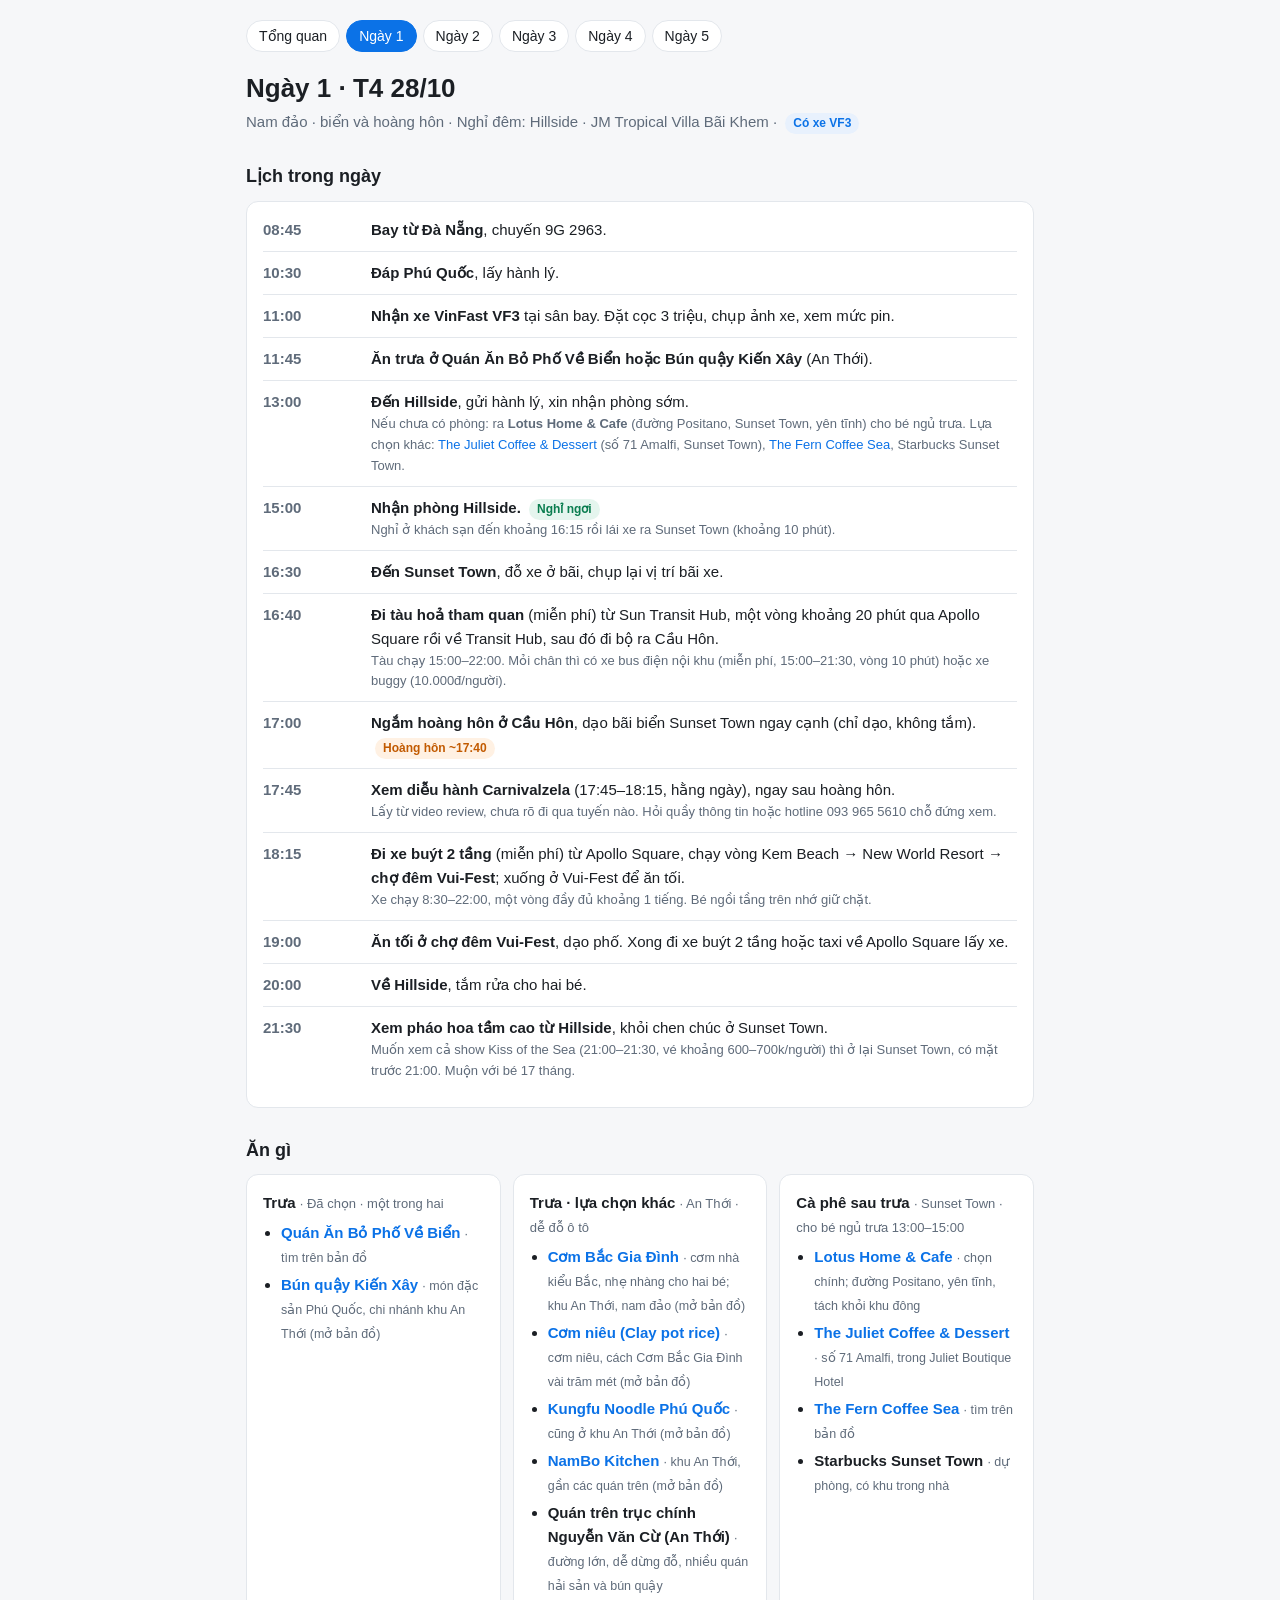
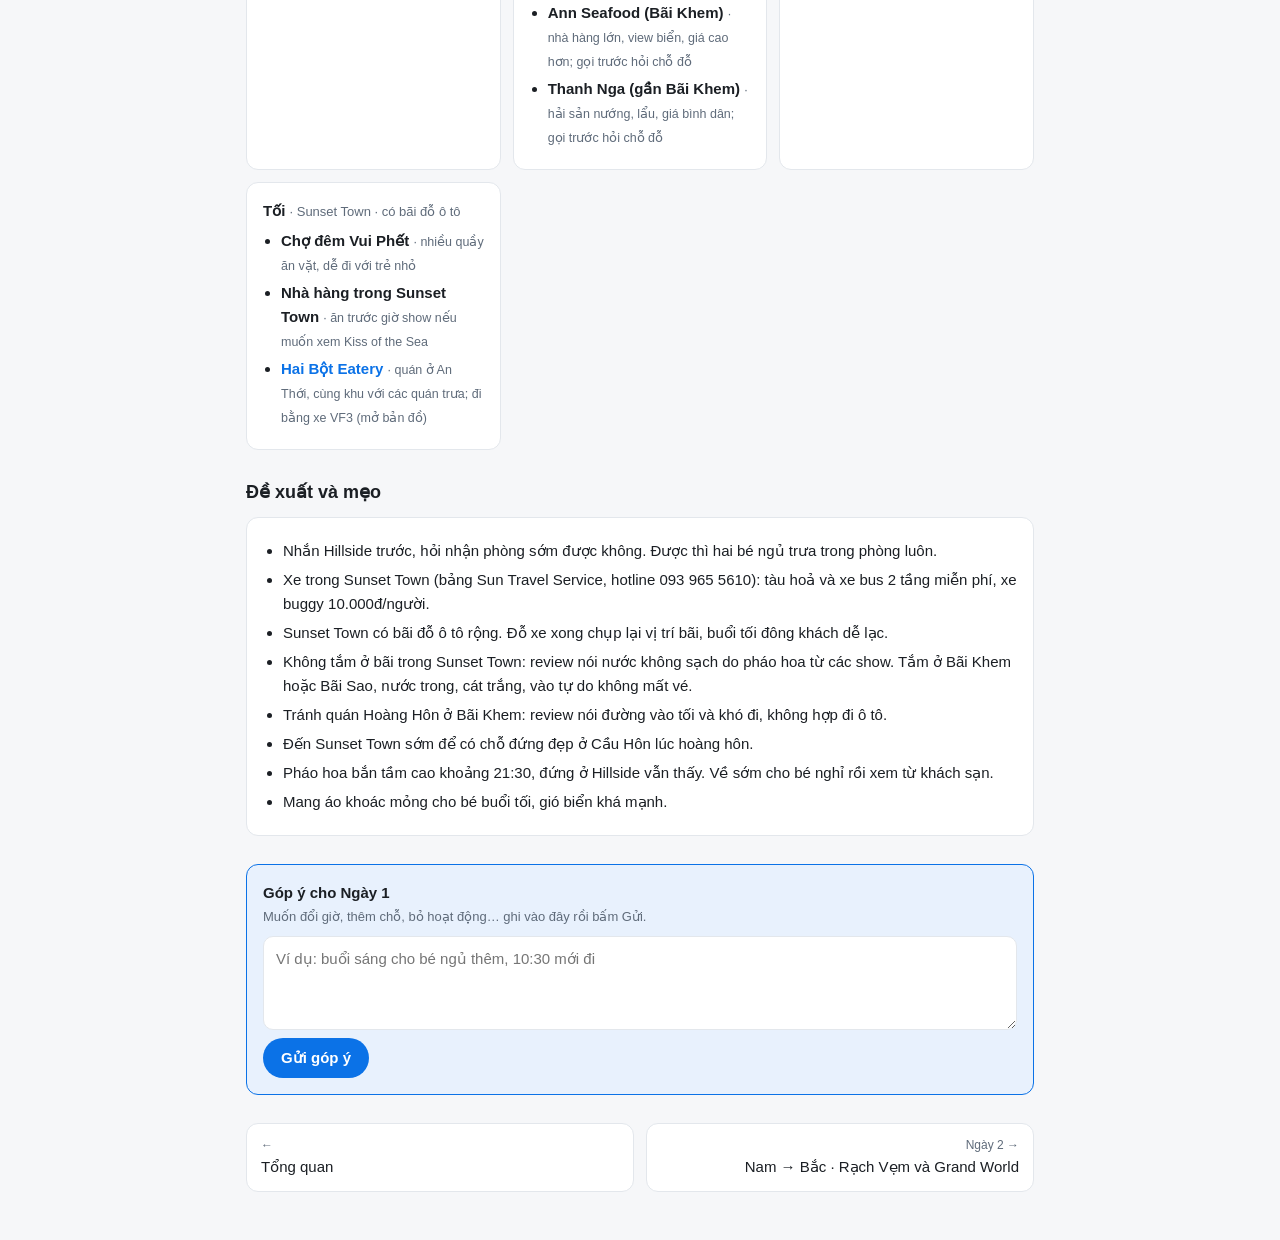
==== ngay-1.html @ 9574d49e "Day 1: cafe card in food section Co-Authored-By: Claude Opus 5.5 (1M context) <noreply@anthropic.com" ====
<!doctype html>
<html lang="vi">
<head>
<meta charset="utf-8">
<meta name="viewport" content="width=device-width, initial-scale=1">
<title>Ngày 1 · Phú Quốc</title>
<meta name="description" content="Bay đến, nhận xe, nghỉ ở Bãi Khem, chiều ngắm hoàng hôn ở Sunset Town.">
<link rel="stylesheet" href="style.css?v=8dbf9ffe">
</head>
<body>
<div class="wrap">
<nav class="top"><a href="index.html">Tổng quan</a><a href="ngay-1.html" class=on>Ngày 1</a><a href="ngay-2.html">Ngày 2</a><a href="ngay-3.html">Ngày 3</a><a href="ngay-4.html">Ngày 4</a><a href="ngay-5.html">Ngày 5</a></nav>
<h1>Ngày 1 · T4 28/10</h1>
<p class="sub">Nam đảo · biển và hoàng hôn · Nghỉ đêm: Hillside · JM Tropical Villa Bãi Khem · <span class='tag car'>Có xe VF3</span></p>
<h2>Lịch trong ngày</h2>
<div class="card"><div class="slot"><div class="t">08:45</div><div class="w"><b>Bay từ Đà Nẵng</b>, chuyến 9G 2963.</div></div><div class="slot"><div class="t">10:30</div><div class="w"><b>Đáp Phú Quốc</b>, lấy hành lý.</div></div><div class="slot"><div class="t">11:00</div><div class="w"><b>Nhận xe VinFast VF3</b> tại sân bay. Đặt cọc 3 triệu, chụp ảnh xe, xem mức pin.</div></div><div class="slot"><div class="t">11:45</div><div class="w"><b>Ăn trưa ở Quán Ăn Bỏ Phố Về Biển hoặc Bún quậy Kiến Xây</b> (An Thới).</div></div><div class="slot"><div class="t">13:00</div><div class="w"><b>Đến Hillside</b>, gửi hành lý, xin nhận phòng sớm.<small>Nếu chưa có phòng: ra <b>Lotus Home &amp; Cafe</b> (đường Positano, Sunset Town, yên tĩnh) cho bé ngủ trưa. Lựa chọn khác: <a href='https://www.google.com/maps/search/?api=1&amp;query=The+Juliet+Coffee+%26+Dessert+AMA71+Sunset+Town' target='_blank' rel='noopener'>The Juliet Coffee &amp; Dessert</a> (số 71 Amalfi, Sunset Town), <a href='https://www.google.com/maps/search/?api=1&amp;query=The+Fern+Coffee+Sea+Ph%C3%BA+Qu%E1%BB%91c' target='_blank' rel='noopener'>The Fern Coffee Sea</a>, Starbucks Sunset Town.</small></div></div><div class="slot"><div class="t">15:00</div><div class="w"><b>Nhận phòng Hillside.</b> <span class='tag nap'>Nghỉ ngơi</span><small>Nghỉ ở khách sạn đến khoảng 16:15 rồi lái xe ra Sunset Town (khoảng 10 phút).</small></div></div><div class="slot"><div class="t">16:30</div><div class="w"><b>Đến Sunset Town</b>, đỗ xe ở bãi, chụp lại vị trí bãi xe.</div></div><div class="slot"><div class="t">16:40</div><div class="w"><b>Đi tàu hoả tham quan</b> (miễn phí) từ Sun Transit Hub, một vòng khoảng 20 phút qua Apollo Square rồi về Transit Hub, sau đó đi bộ ra Cầu Hôn.<small>Tàu chạy 15:00–22:00. Mỏi chân thì có xe bus điện nội khu (miễn phí, 15:00–21:30, vòng 10 phút) hoặc xe buggy (10.000đ/người).</small></div></div><div class="slot"><div class="t">17:00</div><div class="w"><b>Ngắm hoàng hôn ở Cầu Hôn</b>, dạo bãi biển Sunset Town ngay cạnh (chỉ dạo, không tắm). <span class='tag sun'>Hoàng hôn ~17:40</span></div></div><div class="slot"><div class="t">17:45</div><div class="w"><b>Xem diễu hành Carnivalzela</b> (17:45–18:15, hằng ngày), ngay sau hoàng hôn.<small>Lấy từ video review, chưa rõ đi qua tuyến nào. Hỏi quầy thông tin hoặc hotline 093 965 5610 chỗ đứng xem.</small></div></div><div class="slot"><div class="t">18:15</div><div class="w"><b>Đi xe buýt 2 tầng</b> (miễn phí) từ Apollo Square, chạy vòng Kem Beach → New World Resort → <b>chợ đêm Vui-Fest</b>; xuống ở Vui-Fest để ăn tối.<small>Xe chạy 8:30–22:00, một vòng đầy đủ khoảng 1 tiếng. Bé ngồi tầng trên nhớ giữ chặt.</small></div></div><div class="slot"><div class="t">19:00</div><div class="w"><b>Ăn tối ở chợ đêm Vui-Fest</b>, dạo phố. Xong đi xe buýt 2 tầng hoặc taxi về Apollo Square lấy xe.</div></div><div class="slot"><div class="t">20:00</div><div class="w"><b>Về Hillside</b>, tắm rửa cho hai bé.</div></div><div class="slot"><div class="t">21:30</div><div class="w"><b>Xem pháo hoa tầm cao từ Hillside</b>, khỏi chen chúc ở Sunset Town.<small>Muốn xem cả show Kiss of the Sea (21:00–21:30, vé khoảng 600–700k/người) thì ở lại Sunset Town, có mặt trước 21:00. Muộn với bé 17 tháng.</small></div></div></div>
<h2>Ăn gì</h2>
<div class="meals"><div class="card meal"><h3>Trưa <span>· Đã chọn · một trong hai</span></h3><ul><li><b><a href='https://www.google.com/maps/search/?api=1&amp;query=Qu%C3%A1n+%C4%82n+B%E1%BB%8F+Ph%E1%BB%91+V%E1%BB%81+Bi%E1%BB%83n+Ph%C3%BA+Qu%E1%BB%91c' target='_blank' rel='noopener'>Quán Ăn Bỏ Phố Về Biển</a></b> <small>· tìm trên bản đồ</small></li><li><b><a href='https://maps.app.goo.gl/Ng8efXv4CW9m3H7o6' target='_blank' rel='noopener'>Bún quậy Kiến Xây</a></b> <small>· món đặc sản Phú Quốc, chi nhánh khu An Thới (mở bản đồ)</small></li></ul></div><div class="card meal"><h3>Trưa · lựa chọn khác <span>· An Thới · dễ đỗ ô tô</span></h3><ul><li><b><a href='https://maps.app.goo.gl/1zwdyYmBEm6e3S5f6' target='_blank' rel='noopener'>Cơm Bắc Gia Đình</a></b> <small>· cơm nhà kiểu Bắc, nhẹ nhàng cho hai bé; khu An Thới, nam đảo (mở bản đồ)</small></li><li><b><a href='https://maps.app.goo.gl/kV4WAbjmfqNqQGxQA' target='_blank' rel='noopener'>Cơm niêu (Clay pot rice)</a></b> <small>· cơm niêu, cách Cơm Bắc Gia Đình vài trăm mét (mở bản đồ)</small></li><li><b><a href='https://maps.app.goo.gl/efYAxPKB99qxAbF56' target='_blank' rel='noopener'>Kungfu Noodle Phú Quốc</a></b> <small>· cũng ở khu An Thới (mở bản đồ)</small></li><li><b><a href='https://maps.app.goo.gl/aZNqsTA1RMJu4oRG9' target='_blank' rel='noopener'>NamBo Kitchen</a></b> <small>· khu An Thới, gần các quán trên (mở bản đồ)</small></li><li><b>Quán trên trục chính Nguyễn Văn Cừ (An Thới)</b> <small>· đường lớn, dễ dừng đỗ, nhiều quán hải sản và bún quậy</small></li><li><b>Ann Seafood (Bãi Khem)</b> <small>· nhà hàng lớn, view biển, giá cao hơn; gọi trước hỏi chỗ đỗ</small></li><li><b>Thanh Nga (gần Bãi Khem)</b> <small>· hải sản nướng, lẩu, giá bình dân; gọi trước hỏi chỗ đỗ</small></li></ul></div><div class="card meal"><h3>Cà phê sau trưa <span>· Sunset Town · cho bé ngủ trưa 13:00–15:00</span></h3><ul><li><b><a href='https://www.google.com/maps/search/?api=1&amp;query=Lotus+Home+%26+Cafe+Sunset+Town+Ph%C3%BA+Qu%E1%BB%91c' target='_blank' rel='noopener'>Lotus Home &amp; Cafe</a></b> <small>· chọn chính; đường Positano, yên tĩnh, tách khỏi khu đông</small></li><li><b><a href='https://www.google.com/maps/search/?api=1&amp;query=The+Juliet+Coffee+%26+Dessert+AMA71+Sunset+Town' target='_blank' rel='noopener'>The Juliet Coffee &amp; Dessert</a></b> <small>· số 71 Amalfi, trong Juliet Boutique Hotel</small></li><li><b><a href='https://www.google.com/maps/search/?api=1&amp;query=The+Fern+Coffee+Sea+Ph%C3%BA+Qu%E1%BB%91c' target='_blank' rel='noopener'>The Fern Coffee Sea</a></b> <small>· tìm trên bản đồ</small></li><li><b>Starbucks Sunset Town</b> <small>· dự phòng, có khu trong nhà</small></li></ul></div><div class="card meal"><h3>Tối <span>· Sunset Town · có bãi đỗ ô tô</span></h3><ul><li><b>Chợ đêm Vui Phết</b> <small>· nhiều quầy ăn vặt, dễ đi với trẻ nhỏ</small></li><li><b>Nhà hàng trong Sunset Town</b> <small>· ăn trước giờ show nếu muốn xem Kiss of the Sea</small></li><li><b><a href='https://maps.app.goo.gl/dbBrHdAQYMnk5LtC8' target='_blank' rel='noopener'>Hai Bột Eatery</a></b> <small>· quán ở An Thới, cùng khu với các quán trưa; đi bằng xe VF3 (mở bản đồ)</small></li></ul></div></div>
<h2>Đề xuất và mẹo</h2>
<div class="card"><ul class="tips"><li>Nhắn Hillside trước, hỏi nhận phòng sớm được không. Được thì hai bé ngủ trưa trong phòng luôn.</li><li>Xe trong Sunset Town (bảng Sun Travel Service, hotline 093 965 5610): tàu hoả và xe bus 2 tầng miễn phí, xe buggy 10.000đ/người.</li><li>Sunset Town có bãi đỗ ô tô rộng. Đỗ xe xong chụp lại vị trí bãi, buổi tối đông khách dễ lạc.</li><li>Không tắm ở bãi trong Sunset Town: review nói nước không sạch do pháo hoa từ các show. Tắm ở Bãi Khem hoặc Bãi Sao, nước trong, cát trắng, vào tự do không mất vé.</li><li>Tránh quán Hoàng Hôn ở Bãi Khem: review nói đường vào tối và khó đi, không hợp đi ô tô.</li><li>Đến Sunset Town sớm để có chỗ đứng đẹp ở Cầu Hôn lúc hoàng hôn.</li><li>Pháo hoa bắn tầm cao khoảng 21:30, đứng ở Hillside vẫn thấy. Về sớm cho bé nghỉ rồi xem từ khách sạn.</li><li>Mang áo khoác mỏng cho bé buổi tối, gió biển khá mạnh.</li></ul></div>
<form class="card fb" data-label="Ngày 1">
  <b>Góp ý cho Ngày 1</b>
  <small>Muốn đổi giờ, thêm chỗ, bỏ hoạt động… ghi vào đây rồi bấm Gửi.</small>
  <textarea name="msg" rows="3" required placeholder="Ví dụ: buổi sáng cho bé ngủ thêm, 10:30 mới đi"></textarea>
  <div class="fbrow"><button type="submit" class="fbbtn">Gửi góp ý</button><span class="fbstatus" aria-live="polite"></span></div>
  <div class="fbsent" hidden><div class="fbsent-h">Đã góp ý</div><ul></ul></div>
</form>
<script>
(() => {
  const KEY = 'pq2026-feedback';
  const load = () => { try { return JSON.parse(localStorage.getItem(KEY)) || []; } catch (e) { return []; } };
  const save = a => { try { localStorage.setItem(KEY, JSON.stringify(a)); } catch (e) {} };
  const p2 = n => String(n).padStart(2, '0');
  const fmt = t => { const d = new Date(t); return p2(d.getDate()) + '/' + p2(d.getMonth() + 1) + ' ' + p2(d.getHours()) + ':' + p2(d.getMinutes()); };
  // Góp ý chung từ Google Sheet (mọi máy), cập nhật chậm vài phút
  const parseCSV = txt => {
    const rows = []; let row = [], cell = '', q = false;
    for (let i = 0; i < txt.length; i++) {
      const c = txt[i];
      if (q) { if (c === '"') { if (txt[i + 1] === '"') { cell += '"'; i++; } else q = false; } else cell += c; }
      else if (c === '"') q = true;
      else if (c === ',') { row.push(cell); cell = ''; }
      else if (c === '\n') { row.push(cell); rows.push(row); row = []; cell = ''; }
      else if (c !== '\r') cell += c;
    }
    if (cell || row.length) { row.push(cell); rows.push(row); }
    return rows;
  };
  const sheetTime = ts => { const m = /^(\d+)\/(\d+)\/(\d+) (\d+):(\d+)/.exec(ts || ''); return m ? new Date(+m[3], m[1] - 1, +m[2], +m[4], +m[5]).getTime() : 0; };
  let shared = [];
  const sharedReady = fetch('https://docs.google.com/spreadsheets/d/1iCTO3b--YCVqtvWacjnqcKLXRt3117-SfgWHVHMkcYU/gviz/tq?tqx=out:csv', {cache: 'no-store'}).then(r => r.ok ? r.text() : '').then(txt => {
    shared = parseCSV(txt).slice(1).map(r => {
      const m = /^\[([^\]]+)\]\s*([\s\S]*)$/.exec((r[1] || '').trim());
      return m ? {label: m[1], msg: m[2].trim(), t: sheetTime(r[0])} : null;
    }).filter(x => x && x.msg);
  }).catch(() => {});
  const render = f => {
    const label = f.dataset.label;
    const mine = load().filter(x => x.label === label);
    const fromSheet = shared.filter(x => x.label === label);
    const seen = new Set(fromSheet.map(x => x.msg));
    const items = [...fromSheet, ...mine.filter(x => !seen.has(x.msg))].sort((a, b) => b.t - a.t);
    const box = f.querySelector('.fbsent'), ul = box.querySelector('ul');
    ul.replaceChildren(...items.map(x => {
      const li = document.createElement('li');
      const time = document.createElement('small'); time.textContent = x.t ? fmt(x.t) : '';
      li.append(time, document.createTextNode(x.msg));
      return li;
    }));
    box.hidden = items.length === 0;
  };
  document.querySelectorAll('form.fb').forEach(f => {
    render(f);
    sharedReady.then(() => render(f));
    f.addEventListener('submit', async e => {
      e.preventDefault();
      const t = f.querySelector('textarea'), st = f.querySelector('.fbstatus'), b = f.querySelector('button');
      const msg = t.value.trim(); if (!msg) return;
      b.disabled = true; st.textContent = 'Đang gửi…';
      try {
        await fetch('https://docs.google.com/forms/d/e/1FAIpQLSextj5ghnjHn1wzSoOTSGYqWAeU7Lj4BZUbIFn7LGmf0VPHYQ/formResponse', {method: 'POST', mode: 'no-cors',
          body: new URLSearchParams({'entry.783513090': '[' + f.dataset.label + '] ' + msg})});
        save([...load(), {label: f.dataset.label, msg, t: Date.now()}]);
        t.value = ''; st.textContent = 'Đã gửi, cảm ơn!'; render(f);
      } catch (err) {
        st.textContent = 'Chưa gửi được, kiểm tra mạng rồi thử lại.';
      }
      b.disabled = false;
    });
  });
})();
</script>
<div class="pager"><a href="index.html"><small>←</small>Tổng quan</a><a class="next" href="ngay-2.html"><small>Ngày 2 →</small>Nam → Bắc · Rạch Vẹm và Grand World</a></div>
</div>
</body>
</html>
---- style.css ----
:root{
  --bg:#f6f7f9; --card:#fff; --text:#1b1f24; --muted:#5f6b7a; --line:#e3e7ec;
  --accent:#0b72e7; --accent-bg:#e8f1fd; --sun:#c25a00; --sun-bg:#fff1e3;
  --good:#0a7d4f; --good-bg:#e5f5ee; --warn:#a15c00; --warn-bg:#fff3df; --opt:#6b5bd2; --opt-bg:#efecfd;
}
@media (prefers-color-scheme: dark){
  :root:not([data-theme="light"]){
    --bg:#111418; --card:#1a1f25; --text:#e8ecf0; --muted:#9aa6b4; --line:#2b323b;
    --accent:#5aa4ff; --accent-bg:#152336; --sun:#ffa65c; --sun-bg:#2d2012;
    --good:#4cd39a; --good-bg:#12291f; --warn:#f0b25a; --warn-bg:#2d2312; --opt:#a99bff; --opt-bg:#221d3d;
  }
}
:root[data-theme="dark"]{
  --bg:#111418; --card:#1a1f25; --text:#e8ecf0; --muted:#9aa6b4; --line:#2b323b;
  --accent:#5aa4ff; --accent-bg:#152336; --sun:#ffa65c; --sun-bg:#2d2012;
  --good:#4cd39a; --good-bg:#12291f; --warn:#f0b25a; --warn-bg:#2d2312; --opt:#a99bff; --opt-bg:#221d3d;
}
*{box-sizing:border-box}
body{margin:0;background:var(--bg);color:var(--text);font:15px/1.6 -apple-system,BlinkMacSystemFont,"Segoe UI",Roboto,sans-serif}
a{color:var(--accent);text-decoration:none}
a:hover{text-decoration:underline}
.wrap{max-width:820px;margin:0 auto;padding:20px 16px 48px}
nav.top{display:flex;flex-wrap:wrap;gap:6px;margin-bottom:20px}
nav.top a{padding:4px 12px;border-radius:999px;border:1px solid var(--line);background:var(--card);font-size:14px;color:var(--text)}
nav.top a.on{background:var(--accent);border-color:var(--accent);color:#fff}
nav.top a:hover{text-decoration:none;border-color:var(--accent)}
h1{font-size:26px;margin:0 0 4px;line-height:1.3}
h2{font-size:18px;margin:28px 0 10px}
.sub{color:var(--muted);margin:0 0 18px}
.card{background:var(--card);border:1px solid var(--line);border-radius:12px;padding:16px}
.facts{display:grid;gap:12px;grid-template-columns:repeat(auto-fit,minmax(220px,1fr))}
.fact .k{font-size:12px;color:var(--muted);text-transform:uppercase;letter-spacing:.04em}
.fact .v{font-weight:600}
.days{display:grid;gap:12px}
a.daycard{display:block;color:var(--text)}
a.daycard:hover{text-decoration:none;border-color:var(--accent)}
.daycard .n{font-size:13px;font-weight:700;color:var(--accent)}
.daycard h3{margin:2px 0 4px;font-size:17px}
.daycard p{margin:0;color:var(--muted);font-size:14px}
.slot{display:grid;grid-template-columns:96px 1fr;gap:12px;padding:9px 0;border-top:1px solid var(--line)}
.slot:first-child{border-top:none;padding-top:0}
.slot .t{font-weight:600;font-variant-numeric:tabular-nums;color:var(--muted)}
.slot .w small{display:block;color:var(--muted);font-size:13px}
.tag{display:inline-block;font-size:12px;font-weight:600;padding:1px 8px;border-radius:999px;margin-left:4px;white-space:nowrap}
.tag.nap{color:var(--good);background:var(--good-bg)}
.tag.opt{color:var(--opt);background:var(--opt-bg)}
.tag.sun{color:var(--sun);background:var(--sun-bg)}
.tag.car{color:var(--accent);background:var(--accent-bg)}
.tag.done{color:var(--good);background:var(--good-bg)}
.meals{display:grid;gap:12px;grid-template-columns:repeat(auto-fit,minmax(230px,1fr))}
.meal h3{margin:0 0 6px;font-size:15px}
.meal h3 span{color:var(--muted);font-weight:400;font-size:13px}
.meal ul{margin:0;padding-left:18px}
.meal li{margin:4px 0}
.meal li small{color:var(--muted)}
.warnbox{margin-top:12px;padding:10px 12px;border-radius:10px;background:var(--warn-bg);font-size:14px}
.warnbox b{color:var(--warn)}
ul.tips{margin:0;padding-left:20px}
ul.tips li{margin:5px 0}
.pager{display:flex;justify-content:space-between;gap:12px;margin-top:28px}
.pager a{flex:1;padding:12px 14px;border-radius:12px;border:1px solid var(--line);background:var(--card);color:var(--text)}
.pager a:hover{text-decoration:none;border-color:var(--accent)}
.pager a small{display:block;color:var(--muted);font-size:12px}
.pager a.next{text-align:right}
.note{font-size:13px;color:var(--muted);margin-top:8px}
.fb{display:flex;flex-direction:column;gap:8px;margin-top:28px;background:var(--accent-bg);border-color:var(--accent)}
.fb small{color:var(--muted);font-size:13px;margin-top:-6px}
.fb textarea{width:100%;font:inherit;padding:10px 12px;border:1px solid var(--line);border-radius:10px;background:var(--card);color:var(--text);resize:vertical}
.fbrow{display:flex;align-items:center;gap:12px}
.fbbtn{padding:8px 18px;border:none;border-radius:999px;background:var(--accent);color:#fff;font:inherit;font-weight:600;cursor:pointer}
.fbbtn:disabled{opacity:.6;cursor:default}
.fbstatus{font-size:14px;color:var(--good)}
.fbsent{margin-top:6px;border-top:1px solid var(--line);padding-top:10px}
.fbsent-h{font-size:13px;font-weight:600;color:var(--muted);margin-bottom:4px}
.fbsent ul{margin:0;padding:0;list-style:none;display:grid;gap:6px}
.fbsent li{background:var(--card);border:1px solid var(--line);border-radius:10px;padding:8px 10px;font-size:14px;white-space:pre-wrap}
.fbsent li small{display:block;color:var(--muted);font-size:12px}
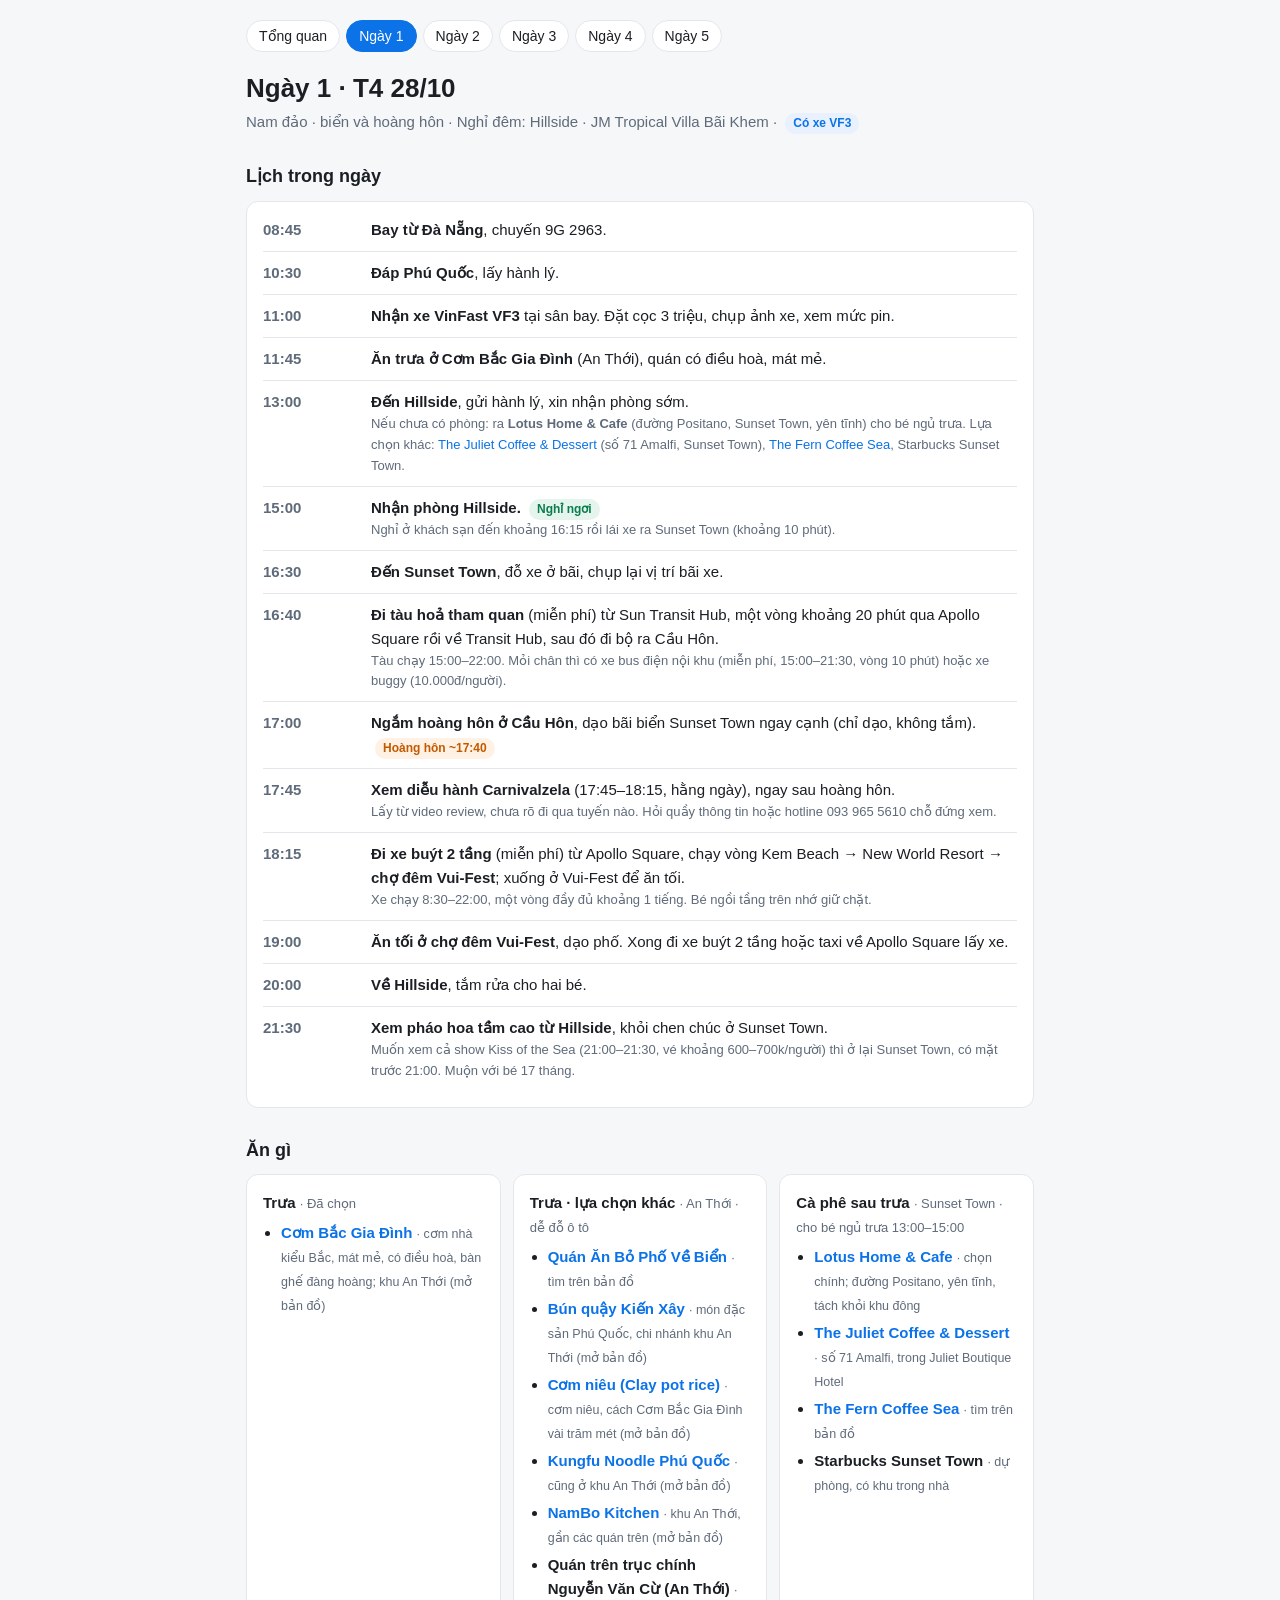
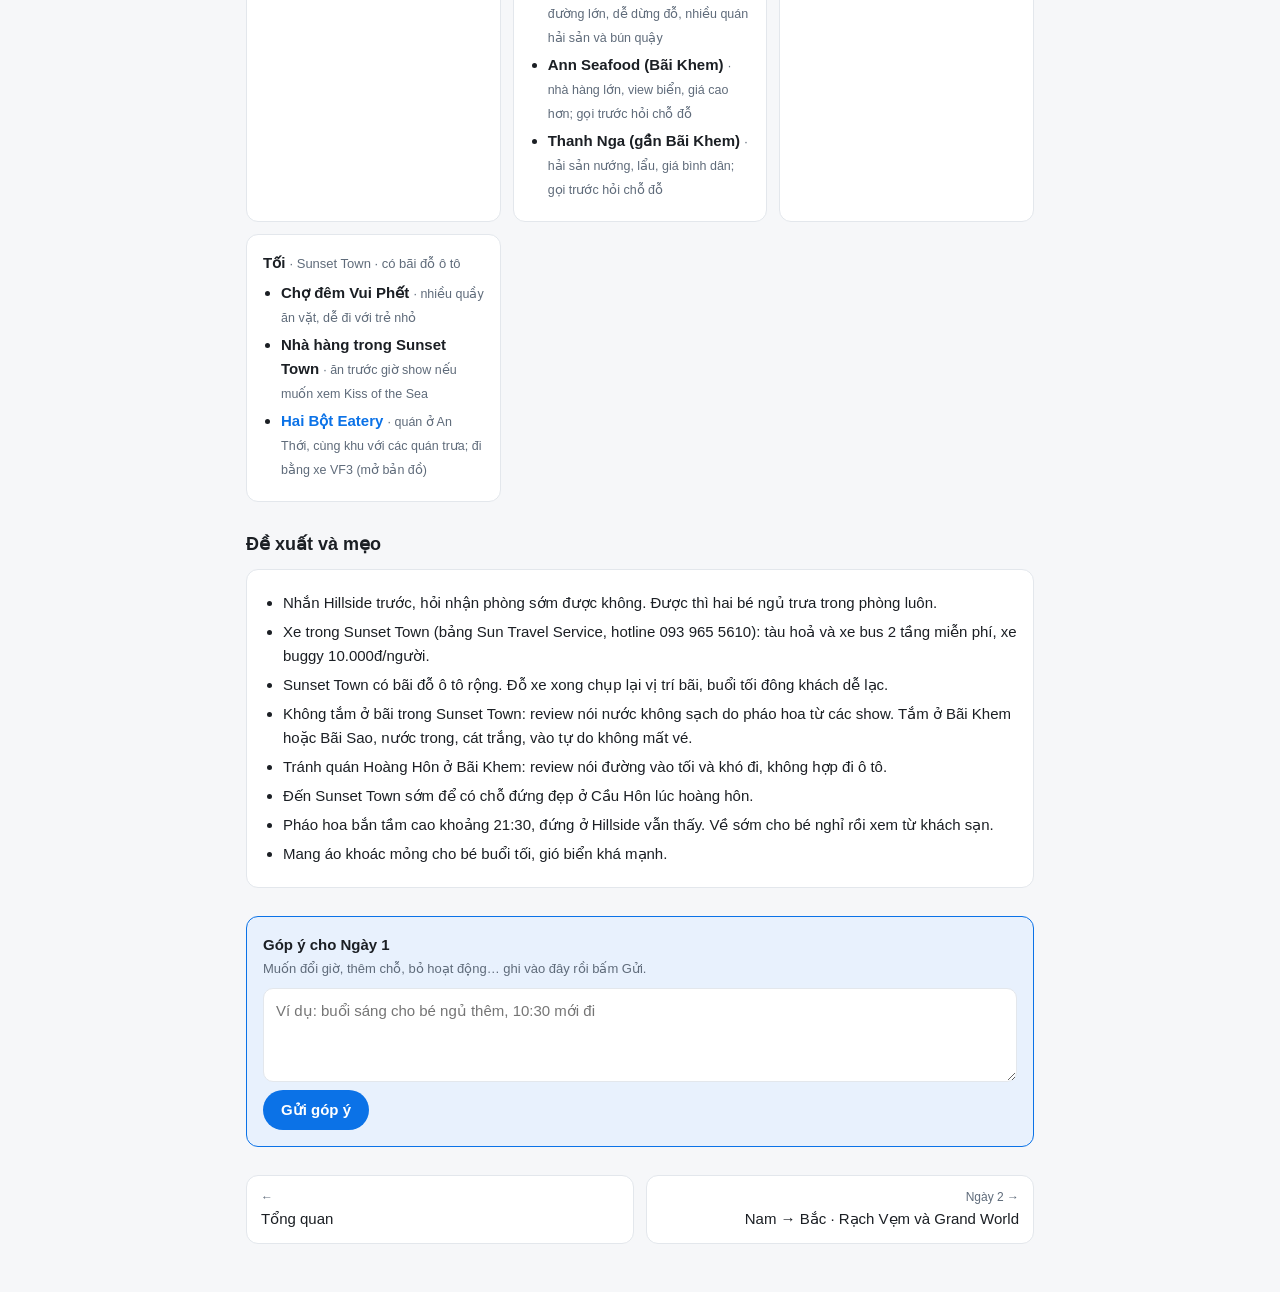
==== commit b69e11a3: "Day 1: lunch at Com Bac Gia Dinh Co-Authored-By: Claude Opus 5.5 (1M context) <noreply@anthropic.com" ====
--- a/ngay-1.html
+++ b/ngay-1.html
@@ -13,9 +13,9 @@
 <h1>Ngày 1 · T4 28/10</h1>
 <p class="sub">Nam đảo · biển và hoàng hôn · Nghỉ đêm: Hillside · JM Tropical Villa Bãi Khem · <span class='tag car'>Có xe VF3</span></p>
 <h2>Lịch trong ngày</h2>
-<div class="card"><div class="slot"><div class="t">08:45</div><div class="w"><b>Bay từ Đà Nẵng</b>, chuyến 9G 2963.</div></div><div class="slot"><div class="t">10:30</div><div class="w"><b>Đáp Phú Quốc</b>, lấy hành lý.</div></div><div class="slot"><div class="t">11:00</div><div class="w"><b>Nhận xe VinFast VF3</b> tại sân bay. Đặt cọc 3 triệu, chụp ảnh xe, xem mức pin.</div></div><div class="slot"><div class="t">11:45</div><div class="w"><b>Ăn trưa ở Quán Ăn Bỏ Phố Về Biển hoặc Bún quậy Kiến Xây</b> (An Thới).</div></div><div class="slot"><div class="t">13:00</div><div class="w"><b>Đến Hillside</b>, gửi hành lý, xin nhận phòng sớm.<small>Nếu chưa có phòng: ra <b>Lotus Home &amp; Cafe</b> (đường Positano, Sunset Town, yên tĩnh) cho bé ngủ trưa. Lựa chọn khác: <a href='https://www.google.com/maps/search/?api=1&amp;query=The+Juliet+Coffee+%26+Dessert+AMA71+Sunset+Town' target='_blank' rel='noopener'>The Juliet Coffee &amp; Dessert</a> (số 71 Amalfi, Sunset Town), <a href='https://www.google.com/maps/search/?api=1&amp;query=The+Fern+Coffee+Sea+Ph%C3%BA+Qu%E1%BB%91c' target='_blank' rel='noopener'>The Fern Coffee Sea</a>, Starbucks Sunset Town.</small></div></div><div class="slot"><div class="t">15:00</div><div class="w"><b>Nhận phòng Hillside.</b> <span class='tag nap'>Nghỉ ngơi</span><small>Nghỉ ở khách sạn đến khoảng 16:15 rồi lái xe ra Sunset Town (khoảng 10 phút).</small></div></div><div class="slot"><div class="t">16:30</div><div class="w"><b>Đến Sunset Town</b>, đỗ xe ở bãi, chụp lại vị trí bãi xe.</div></div><div class="slot"><div class="t">16:40</div><div class="w"><b>Đi tàu hoả tham quan</b> (miễn phí) từ Sun Transit Hub, một vòng khoảng 20 phút qua Apollo Square rồi về Transit Hub, sau đó đi bộ ra Cầu Hôn.<small>Tàu chạy 15:00–22:00. Mỏi chân thì có xe bus điện nội khu (miễn phí, 15:00–21:30, vòng 10 phút) hoặc xe buggy (10.000đ/người).</small></div></div><div class="slot"><div class="t">17:00</div><div class="w"><b>Ngắm hoàng hôn ở Cầu Hôn</b>, dạo bãi biển Sunset Town ngay cạnh (chỉ dạo, không tắm). <span class='tag sun'>Hoàng hôn ~17:40</span></div></div><div class="slot"><div class="t">17:45</div><div class="w"><b>Xem diễu hành Carnivalzela</b> (17:45–18:15, hằng ngày), ngay sau hoàng hôn.<small>Lấy từ video review, chưa rõ đi qua tuyến nào. Hỏi quầy thông tin hoặc hotline 093 965 5610 chỗ đứng xem.</small></div></div><div class="slot"><div class="t">18:15</div><div class="w"><b>Đi xe buýt 2 tầng</b> (miễn phí) từ Apollo Square, chạy vòng Kem Beach → New World Resort → <b>chợ đêm Vui-Fest</b>; xuống ở Vui-Fest để ăn tối.<small>Xe chạy 8:30–22:00, một vòng đầy đủ khoảng 1 tiếng. Bé ngồi tầng trên nhớ giữ chặt.</small></div></div><div class="slot"><div class="t">19:00</div><div class="w"><b>Ăn tối ở chợ đêm Vui-Fest</b>, dạo phố. Xong đi xe buýt 2 tầng hoặc taxi về Apollo Square lấy xe.</div></div><div class="slot"><div class="t">20:00</div><div class="w"><b>Về Hillside</b>, tắm rửa cho hai bé.</div></div><div class="slot"><div class="t">21:30</div><div class="w"><b>Xem pháo hoa tầm cao từ Hillside</b>, khỏi chen chúc ở Sunset Town.<small>Muốn xem cả show Kiss of the Sea (21:00–21:30, vé khoảng 600–700k/người) thì ở lại Sunset Town, có mặt trước 21:00. Muộn với bé 17 tháng.</small></div></div></div>
+<div class="card"><div class="slot"><div class="t">08:45</div><div class="w"><b>Bay từ Đà Nẵng</b>, chuyến 9G 2963.</div></div><div class="slot"><div class="t">10:30</div><div class="w"><b>Đáp Phú Quốc</b>, lấy hành lý.</div></div><div class="slot"><div class="t">11:00</div><div class="w"><b>Nhận xe VinFast VF3</b> tại sân bay. Đặt cọc 3 triệu, chụp ảnh xe, xem mức pin.</div></div><div class="slot"><div class="t">11:45</div><div class="w"><b>Ăn trưa ở Cơm Bắc Gia Đình</b> (An Thới), quán có điều hoà, mát mẻ.</div></div><div class="slot"><div class="t">13:00</div><div class="w"><b>Đến Hillside</b>, gửi hành lý, xin nhận phòng sớm.<small>Nếu chưa có phòng: ra <b>Lotus Home &amp; Cafe</b> (đường Positano, Sunset Town, yên tĩnh) cho bé ngủ trưa. Lựa chọn khác: <a href='https://www.google.com/maps/search/?api=1&amp;query=The+Juliet+Coffee+%26+Dessert+AMA71+Sunset+Town' target='_blank' rel='noopener'>The Juliet Coffee &amp; Dessert</a> (số 71 Amalfi, Sunset Town), <a href='https://www.google.com/maps/search/?api=1&amp;query=The+Fern+Coffee+Sea+Ph%C3%BA+Qu%E1%BB%91c' target='_blank' rel='noopener'>The Fern Coffee Sea</a>, Starbucks Sunset Town.</small></div></div><div class="slot"><div class="t">15:00</div><div class="w"><b>Nhận phòng Hillside.</b> <span class='tag nap'>Nghỉ ngơi</span><small>Nghỉ ở khách sạn đến khoảng 16:15 rồi lái xe ra Sunset Town (khoảng 10 phút).</small></div></div><div class="slot"><div class="t">16:30</div><div class="w"><b>Đến Sunset Town</b>, đỗ xe ở bãi, chụp lại vị trí bãi xe.</div></div><div class="slot"><div class="t">16:40</div><div class="w"><b>Đi tàu hoả tham quan</b> (miễn phí) từ Sun Transit Hub, một vòng khoảng 20 phút qua Apollo Square rồi về Transit Hub, sau đó đi bộ ra Cầu Hôn.<small>Tàu chạy 15:00–22:00. Mỏi chân thì có xe bus điện nội khu (miễn phí, 15:00–21:30, vòng 10 phút) hoặc xe buggy (10.000đ/người).</small></div></div><div class="slot"><div class="t">17:00</div><div class="w"><b>Ngắm hoàng hôn ở Cầu Hôn</b>, dạo bãi biển Sunset Town ngay cạnh (chỉ dạo, không tắm). <span class='tag sun'>Hoàng hôn ~17:40</span></div></div><div class="slot"><div class="t">17:45</div><div class="w"><b>Xem diễu hành Carnivalzela</b> (17:45–18:15, hằng ngày), ngay sau hoàng hôn.<small>Lấy từ video review, chưa rõ đi qua tuyến nào. Hỏi quầy thông tin hoặc hotline 093 965 5610 chỗ đứng xem.</small></div></div><div class="slot"><div class="t">18:15</div><div class="w"><b>Đi xe buýt 2 tầng</b> (miễn phí) từ Apollo Square, chạy vòng Kem Beach → New World Resort → <b>chợ đêm Vui-Fest</b>; xuống ở Vui-Fest để ăn tối.<small>Xe chạy 8:30–22:00, một vòng đầy đủ khoảng 1 tiếng. Bé ngồi tầng trên nhớ giữ chặt.</small></div></div><div class="slot"><div class="t">19:00</div><div class="w"><b>Ăn tối ở chợ đêm Vui-Fest</b>, dạo phố. Xong đi xe buýt 2 tầng hoặc taxi về Apollo Square lấy xe.</div></div><div class="slot"><div class="t">20:00</div><div class="w"><b>Về Hillside</b>, tắm rửa cho hai bé.</div></div><div class="slot"><div class="t">21:30</div><div class="w"><b>Xem pháo hoa tầm cao từ Hillside</b>, khỏi chen chúc ở Sunset Town.<small>Muốn xem cả show Kiss of the Sea (21:00–21:30, vé khoảng 600–700k/người) thì ở lại Sunset Town, có mặt trước 21:00. Muộn với bé 17 tháng.</small></div></div></div>
 <h2>Ăn gì</h2>
-<div class="meals"><div class="card meal"><h3>Trưa <span>· Đã chọn · một trong hai</span></h3><ul><li><b><a href='https://www.google.com/maps/search/?api=1&amp;query=Qu%C3%A1n+%C4%82n+B%E1%BB%8F+Ph%E1%BB%91+V%E1%BB%81+Bi%E1%BB%83n+Ph%C3%BA+Qu%E1%BB%91c' target='_blank' rel='noopener'>Quán Ăn Bỏ Phố Về Biển</a></b> <small>· tìm trên bản đồ</small></li><li><b><a href='https://maps.app.goo.gl/Ng8efXv4CW9m3H7o6' target='_blank' rel='noopener'>Bún quậy Kiến Xây</a></b> <small>· món đặc sản Phú Quốc, chi nhánh khu An Thới (mở bản đồ)</small></li></ul></div><div class="card meal"><h3>Trưa · lựa chọn khác <span>· An Thới · dễ đỗ ô tô</span></h3><ul><li><b><a href='https://maps.app.goo.gl/1zwdyYmBEm6e3S5f6' target='_blank' rel='noopener'>Cơm Bắc Gia Đình</a></b> <small>· cơm nhà kiểu Bắc, nhẹ nhàng cho hai bé; khu An Thới, nam đảo (mở bản đồ)</small></li><li><b><a href='https://maps.app.goo.gl/kV4WAbjmfqNqQGxQA' target='_blank' rel='noopener'>Cơm niêu (Clay pot rice)</a></b> <small>· cơm niêu, cách Cơm Bắc Gia Đình vài trăm mét (mở bản đồ)</small></li><li><b><a href='https://maps.app.goo.gl/efYAxPKB99qxAbF56' target='_blank' rel='noopener'>Kungfu Noodle Phú Quốc</a></b> <small>· cũng ở khu An Thới (mở bản đồ)</small></li><li><b><a href='https://maps.app.goo.gl/aZNqsTA1RMJu4oRG9' target='_blank' rel='noopener'>NamBo Kitchen</a></b> <small>· khu An Thới, gần các quán trên (mở bản đồ)</small></li><li><b>Quán trên trục chính Nguyễn Văn Cừ (An Thới)</b> <small>· đường lớn, dễ dừng đỗ, nhiều quán hải sản và bún quậy</small></li><li><b>Ann Seafood (Bãi Khem)</b> <small>· nhà hàng lớn, view biển, giá cao hơn; gọi trước hỏi chỗ đỗ</small></li><li><b>Thanh Nga (gần Bãi Khem)</b> <small>· hải sản nướng, lẩu, giá bình dân; gọi trước hỏi chỗ đỗ</small></li></ul></div><div class="card meal"><h3>Cà phê sau trưa <span>· Sunset Town · cho bé ngủ trưa 13:00–15:00</span></h3><ul><li><b><a href='https://www.google.com/maps/search/?api=1&amp;query=Lotus+Home+%26+Cafe+Sunset+Town+Ph%C3%BA+Qu%E1%BB%91c' target='_blank' rel='noopener'>Lotus Home &amp; Cafe</a></b> <small>· chọn chính; đường Positano, yên tĩnh, tách khỏi khu đông</small></li><li><b><a href='https://www.google.com/maps/search/?api=1&amp;query=The+Juliet+Coffee+%26+Dessert+AMA71+Sunset+Town' target='_blank' rel='noopener'>The Juliet Coffee &amp; Dessert</a></b> <small>· số 71 Amalfi, trong Juliet Boutique Hotel</small></li><li><b><a href='https://www.google.com/maps/search/?api=1&amp;query=The+Fern+Coffee+Sea+Ph%C3%BA+Qu%E1%BB%91c' target='_blank' rel='noopener'>The Fern Coffee Sea</a></b> <small>· tìm trên bản đồ</small></li><li><b>Starbucks Sunset Town</b> <small>· dự phòng, có khu trong nhà</small></li></ul></div><div class="card meal"><h3>Tối <span>· Sunset Town · có bãi đỗ ô tô</span></h3><ul><li><b>Chợ đêm Vui Phết</b> <small>· nhiều quầy ăn vặt, dễ đi với trẻ nhỏ</small></li><li><b>Nhà hàng trong Sunset Town</b> <small>· ăn trước giờ show nếu muốn xem Kiss of the Sea</small></li><li><b><a href='https://maps.app.goo.gl/dbBrHdAQYMnk5LtC8' target='_blank' rel='noopener'>Hai Bột Eatery</a></b> <small>· quán ở An Thới, cùng khu với các quán trưa; đi bằng xe VF3 (mở bản đồ)</small></li></ul></div></div>
+<div class="meals"><div class="card meal"><h3>Trưa <span>· Đã chọn</span></h3><ul><li><b><a href='https://maps.app.goo.gl/1zwdyYmBEm6e3S5f6' target='_blank' rel='noopener'>Cơm Bắc Gia Đình</a></b> <small>· cơm nhà kiểu Bắc, mát mẻ, có điều hoà, bàn ghế đàng hoàng; khu An Thới (mở bản đồ)</small></li></ul></div><div class="card meal"><h3>Trưa · lựa chọn khác <span>· An Thới · dễ đỗ ô tô</span></h3><ul><li><b><a href='https://www.google.com/maps/search/?api=1&amp;query=Qu%C3%A1n+%C4%82n+B%E1%BB%8F+Ph%E1%BB%91+V%E1%BB%81+Bi%E1%BB%83n+Ph%C3%BA+Qu%E1%BB%91c' target='_blank' rel='noopener'>Quán Ăn Bỏ Phố Về Biển</a></b> <small>· tìm trên bản đồ</small></li><li><b><a href='https://maps.app.goo.gl/Ng8efXv4CW9m3H7o6' target='_blank' rel='noopener'>Bún quậy Kiến Xây</a></b> <small>· món đặc sản Phú Quốc, chi nhánh khu An Thới (mở bản đồ)</small></li><li><b><a href='https://maps.app.goo.gl/kV4WAbjmfqNqQGxQA' target='_blank' rel='noopener'>Cơm niêu (Clay pot rice)</a></b> <small>· cơm niêu, cách Cơm Bắc Gia Đình vài trăm mét (mở bản đồ)</small></li><li><b><a href='https://maps.app.goo.gl/efYAxPKB99qxAbF56' target='_blank' rel='noopener'>Kungfu Noodle Phú Quốc</a></b> <small>· cũng ở khu An Thới (mở bản đồ)</small></li><li><b><a href='https://maps.app.goo.gl/aZNqsTA1RMJu4oRG9' target='_blank' rel='noopener'>NamBo Kitchen</a></b> <small>· khu An Thới, gần các quán trên (mở bản đồ)</small></li><li><b>Quán trên trục chính Nguyễn Văn Cừ (An Thới)</b> <small>· đường lớn, dễ dừng đỗ, nhiều quán hải sản và bún quậy</small></li><li><b>Ann Seafood (Bãi Khem)</b> <small>· nhà hàng lớn, view biển, giá cao hơn; gọi trước hỏi chỗ đỗ</small></li><li><b>Thanh Nga (gần Bãi Khem)</b> <small>· hải sản nướng, lẩu, giá bình dân; gọi trước hỏi chỗ đỗ</small></li></ul></div><div class="card meal"><h3>Cà phê sau trưa <span>· Sunset Town · cho bé ngủ trưa 13:00–15:00</span></h3><ul><li><b><a href='https://www.google.com/maps/search/?api=1&amp;query=Lotus+Home+%26+Cafe+Sunset+Town+Ph%C3%BA+Qu%E1%BB%91c' target='_blank' rel='noopener'>Lotus Home &amp; Cafe</a></b> <small>· chọn chính; đường Positano, yên tĩnh, tách khỏi khu đông</small></li><li><b><a href='https://www.google.com/maps/search/?api=1&amp;query=The+Juliet+Coffee+%26+Dessert+AMA71+Sunset+Town' target='_blank' rel='noopener'>The Juliet Coffee &amp; Dessert</a></b> <small>· số 71 Amalfi, trong Juliet Boutique Hotel</small></li><li><b><a href='https://www.google.com/maps/search/?api=1&amp;query=The+Fern+Coffee+Sea+Ph%C3%BA+Qu%E1%BB%91c' target='_blank' rel='noopener'>The Fern Coffee Sea</a></b> <small>· tìm trên bản đồ</small></li><li><b>Starbucks Sunset Town</b> <small>· dự phòng, có khu trong nhà</small></li></ul></div><div class="card meal"><h3>Tối <span>· Sunset Town · có bãi đỗ ô tô</span></h3><ul><li><b>Chợ đêm Vui Phết</b> <small>· nhiều quầy ăn vặt, dễ đi với trẻ nhỏ</small></li><li><b>Nhà hàng trong Sunset Town</b> <small>· ăn trước giờ show nếu muốn xem Kiss of the Sea</small></li><li><b><a href='https://maps.app.goo.gl/dbBrHdAQYMnk5LtC8' target='_blank' rel='noopener'>Hai Bột Eatery</a></b> <small>· quán ở An Thới, cùng khu với các quán trưa; đi bằng xe VF3 (mở bản đồ)</small></li></ul></div></div>
 <h2>Đề xuất và mẹo</h2>
 <div class="card"><ul class="tips"><li>Nhắn Hillside trước, hỏi nhận phòng sớm được không. Được thì hai bé ngủ trưa trong phòng luôn.</li><li>Xe trong Sunset Town (bảng Sun Travel Service, hotline 093 965 5610): tàu hoả và xe bus 2 tầng miễn phí, xe buggy 10.000đ/người.</li><li>Sunset Town có bãi đỗ ô tô rộng. Đỗ xe xong chụp lại vị trí bãi, buổi tối đông khách dễ lạc.</li><li>Không tắm ở bãi trong Sunset Town: review nói nước không sạch do pháo hoa từ các show. Tắm ở Bãi Khem hoặc Bãi Sao, nước trong, cát trắng, vào tự do không mất vé.</li><li>Tránh quán Hoàng Hôn ở Bãi Khem: review nói đường vào tối và khó đi, không hợp đi ô tô.</li><li>Đến Sunset Town sớm để có chỗ đứng đẹp ở Cầu Hôn lúc hoàng hôn.</li><li>Pháo hoa bắn tầm cao khoảng 21:30, đứng ở Hillside vẫn thấy. Về sớm cho bé nghỉ rồi xem từ khách sạn.</li><li>Mang áo khoác mỏng cho bé buổi tối, gió biển khá mạnh.</li></ul></div>
 <form class="card fb" data-label="Ngày 1">
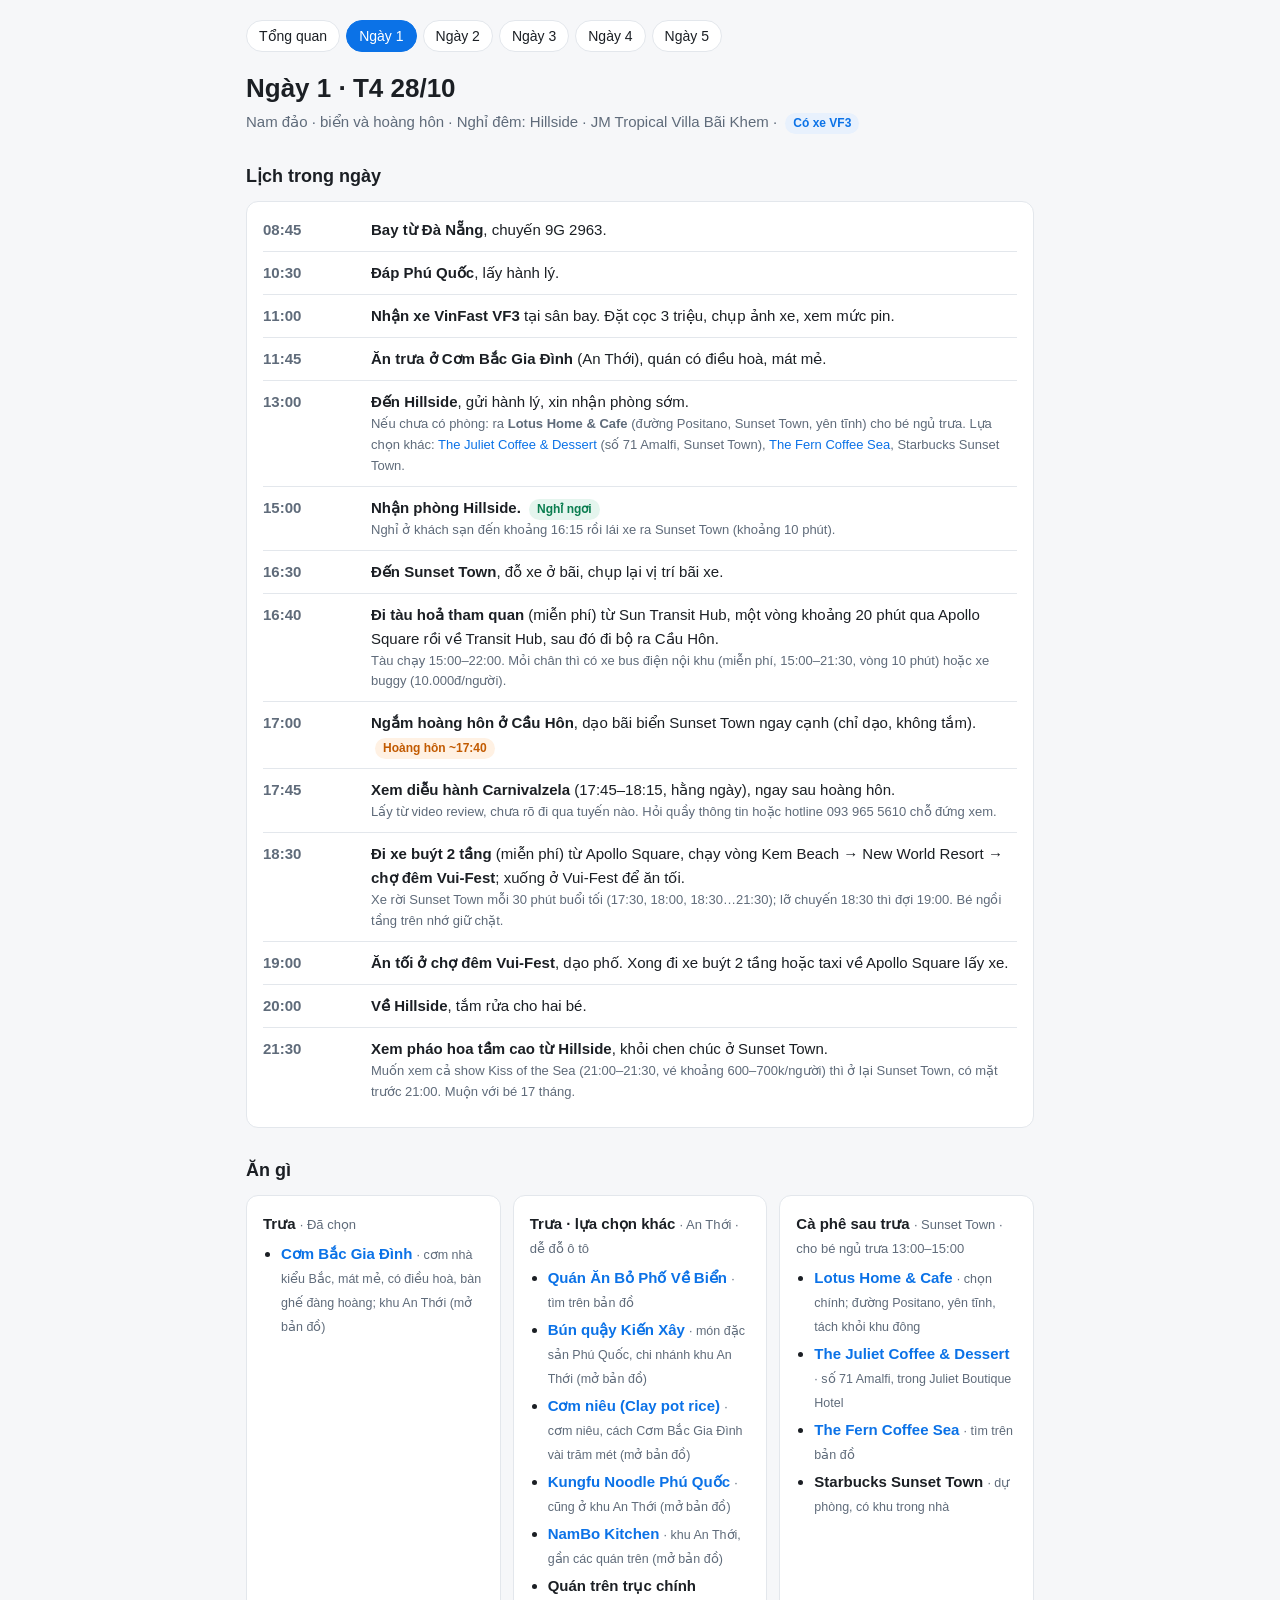
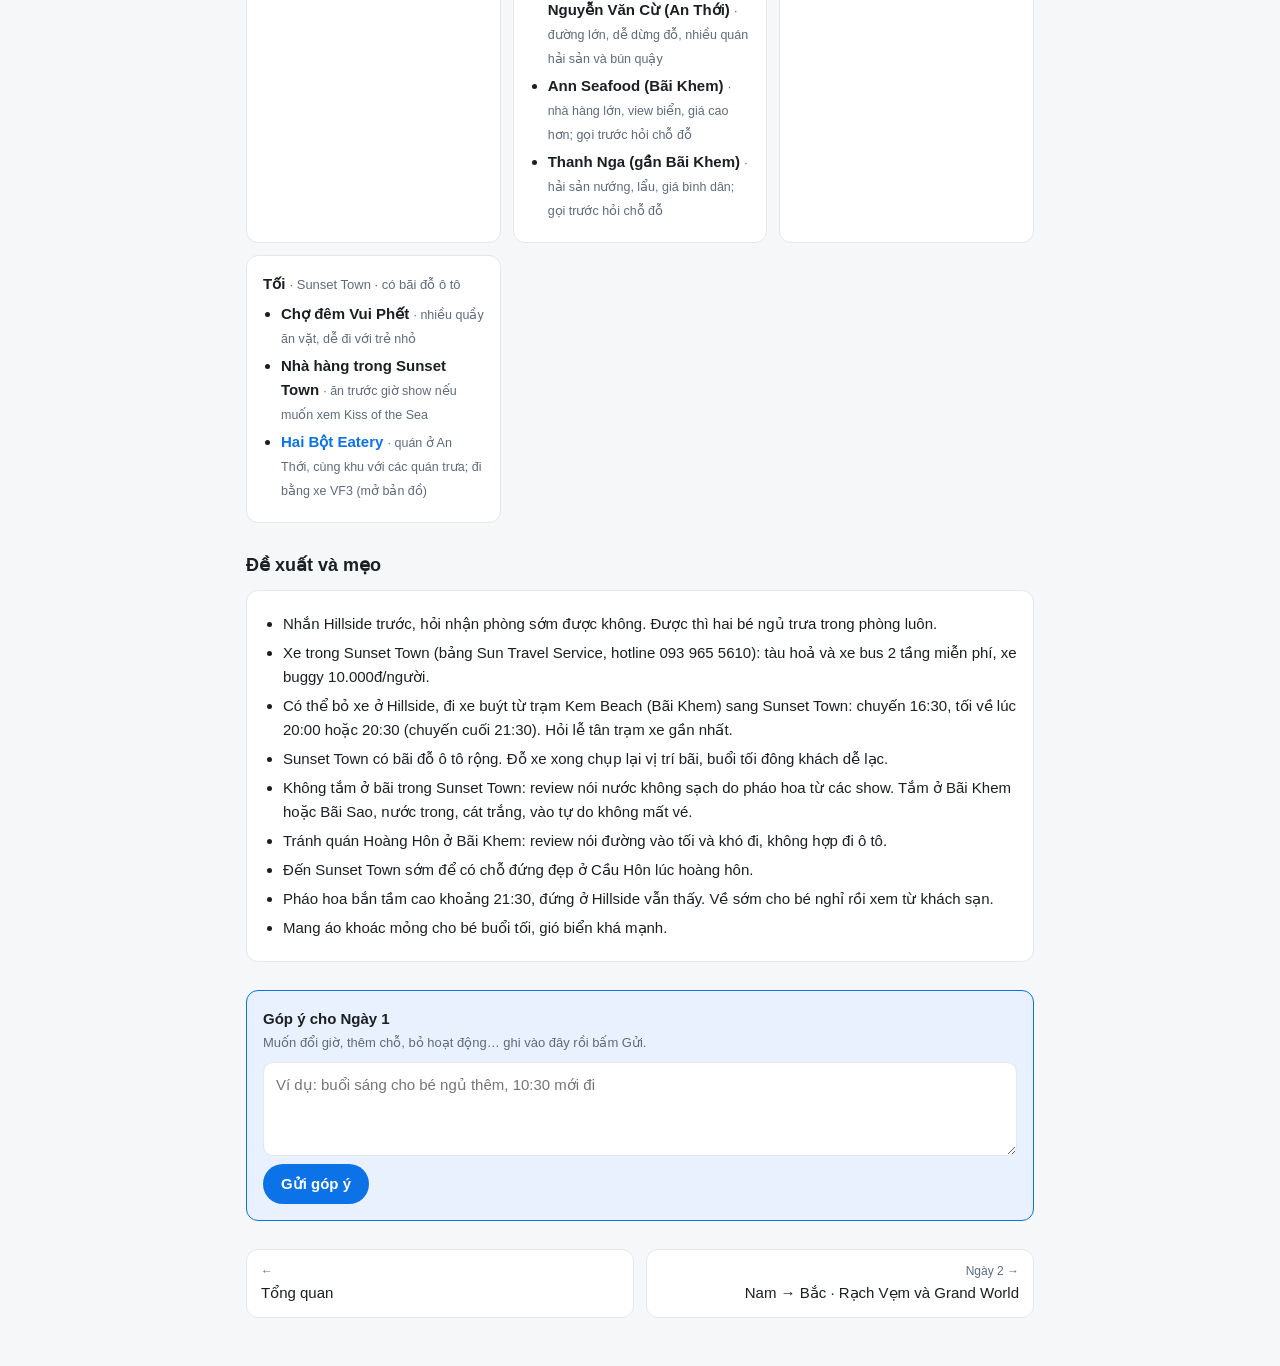
==== commit 7a1b3bb0: "Day 1: Kem Beach–Sunset Town bus timetable Co-Authored-By: Claude Opus 5.5 (1M context) <noreply@ant" ====
--- a/ngay-1.html
+++ b/ngay-1.html
@@ -13,11 +13,11 @@
 <h1>Ngày 1 · T4 28/10</h1>
 <p class="sub">Nam đảo · biển và hoàng hôn · Nghỉ đêm: Hillside · JM Tropical Villa Bãi Khem · <span class='tag car'>Có xe VF3</span></p>
 <h2>Lịch trong ngày</h2>
-<div class="card"><div class="slot"><div class="t">08:45</div><div class="w"><b>Bay từ Đà Nẵng</b>, chuyến 9G 2963.</div></div><div class="slot"><div class="t">10:30</div><div class="w"><b>Đáp Phú Quốc</b>, lấy hành lý.</div></div><div class="slot"><div class="t">11:00</div><div class="w"><b>Nhận xe VinFast VF3</b> tại sân bay. Đặt cọc 3 triệu, chụp ảnh xe, xem mức pin.</div></div><div class="slot"><div class="t">11:45</div><div class="w"><b>Ăn trưa ở Cơm Bắc Gia Đình</b> (An Thới), quán có điều hoà, mát mẻ.</div></div><div class="slot"><div class="t">13:00</div><div class="w"><b>Đến Hillside</b>, gửi hành lý, xin nhận phòng sớm.<small>Nếu chưa có phòng: ra <b>Lotus Home &amp; Cafe</b> (đường Positano, Sunset Town, yên tĩnh) cho bé ngủ trưa. Lựa chọn khác: <a href='https://www.google.com/maps/search/?api=1&amp;query=The+Juliet+Coffee+%26+Dessert+AMA71+Sunset+Town' target='_blank' rel='noopener'>The Juliet Coffee &amp; Dessert</a> (số 71 Amalfi, Sunset Town), <a href='https://www.google.com/maps/search/?api=1&amp;query=The+Fern+Coffee+Sea+Ph%C3%BA+Qu%E1%BB%91c' target='_blank' rel='noopener'>The Fern Coffee Sea</a>, Starbucks Sunset Town.</small></div></div><div class="slot"><div class="t">15:00</div><div class="w"><b>Nhận phòng Hillside.</b> <span class='tag nap'>Nghỉ ngơi</span><small>Nghỉ ở khách sạn đến khoảng 16:15 rồi lái xe ra Sunset Town (khoảng 10 phút).</small></div></div><div class="slot"><div class="t">16:30</div><div class="w"><b>Đến Sunset Town</b>, đỗ xe ở bãi, chụp lại vị trí bãi xe.</div></div><div class="slot"><div class="t">16:40</div><div class="w"><b>Đi tàu hoả tham quan</b> (miễn phí) từ Sun Transit Hub, một vòng khoảng 20 phút qua Apollo Square rồi về Transit Hub, sau đó đi bộ ra Cầu Hôn.<small>Tàu chạy 15:00–22:00. Mỏi chân thì có xe bus điện nội khu (miễn phí, 15:00–21:30, vòng 10 phút) hoặc xe buggy (10.000đ/người).</small></div></div><div class="slot"><div class="t">17:00</div><div class="w"><b>Ngắm hoàng hôn ở Cầu Hôn</b>, dạo bãi biển Sunset Town ngay cạnh (chỉ dạo, không tắm). <span class='tag sun'>Hoàng hôn ~17:40</span></div></div><div class="slot"><div class="t">17:45</div><div class="w"><b>Xem diễu hành Carnivalzela</b> (17:45–18:15, hằng ngày), ngay sau hoàng hôn.<small>Lấy từ video review, chưa rõ đi qua tuyến nào. Hỏi quầy thông tin hoặc hotline 093 965 5610 chỗ đứng xem.</small></div></div><div class="slot"><div class="t">18:15</div><div class="w"><b>Đi xe buýt 2 tầng</b> (miễn phí) từ Apollo Square, chạy vòng Kem Beach → New World Resort → <b>chợ đêm Vui-Fest</b>; xuống ở Vui-Fest để ăn tối.<small>Xe chạy 8:30–22:00, một vòng đầy đủ khoảng 1 tiếng. Bé ngồi tầng trên nhớ giữ chặt.</small></div></div><div class="slot"><div class="t">19:00</div><div class="w"><b>Ăn tối ở chợ đêm Vui-Fest</b>, dạo phố. Xong đi xe buýt 2 tầng hoặc taxi về Apollo Square lấy xe.</div></div><div class="slot"><div class="t">20:00</div><div class="w"><b>Về Hillside</b>, tắm rửa cho hai bé.</div></div><div class="slot"><div class="t">21:30</div><div class="w"><b>Xem pháo hoa tầm cao từ Hillside</b>, khỏi chen chúc ở Sunset Town.<small>Muốn xem cả show Kiss of the Sea (21:00–21:30, vé khoảng 600–700k/người) thì ở lại Sunset Town, có mặt trước 21:00. Muộn với bé 17 tháng.</small></div></div></div>
+<div class="card"><div class="slot"><div class="t">08:45</div><div class="w"><b>Bay từ Đà Nẵng</b>, chuyến 9G 2963.</div></div><div class="slot"><div class="t">10:30</div><div class="w"><b>Đáp Phú Quốc</b>, lấy hành lý.</div></div><div class="slot"><div class="t">11:00</div><div class="w"><b>Nhận xe VinFast VF3</b> tại sân bay. Đặt cọc 3 triệu, chụp ảnh xe, xem mức pin.</div></div><div class="slot"><div class="t">11:45</div><div class="w"><b>Ăn trưa ở Cơm Bắc Gia Đình</b> (An Thới), quán có điều hoà, mát mẻ.</div></div><div class="slot"><div class="t">13:00</div><div class="w"><b>Đến Hillside</b>, gửi hành lý, xin nhận phòng sớm.<small>Nếu chưa có phòng: ra <b>Lotus Home &amp; Cafe</b> (đường Positano, Sunset Town, yên tĩnh) cho bé ngủ trưa. Lựa chọn khác: <a href='https://www.google.com/maps/search/?api=1&amp;query=The+Juliet+Coffee+%26+Dessert+AMA71+Sunset+Town' target='_blank' rel='noopener'>The Juliet Coffee &amp; Dessert</a> (số 71 Amalfi, Sunset Town), <a href='https://www.google.com/maps/search/?api=1&amp;query=The+Fern+Coffee+Sea+Ph%C3%BA+Qu%E1%BB%91c' target='_blank' rel='noopener'>The Fern Coffee Sea</a>, Starbucks Sunset Town.</small></div></div><div class="slot"><div class="t">15:00</div><div class="w"><b>Nhận phòng Hillside.</b> <span class='tag nap'>Nghỉ ngơi</span><small>Nghỉ ở khách sạn đến khoảng 16:15 rồi lái xe ra Sunset Town (khoảng 10 phút).</small></div></div><div class="slot"><div class="t">16:30</div><div class="w"><b>Đến Sunset Town</b>, đỗ xe ở bãi, chụp lại vị trí bãi xe.</div></div><div class="slot"><div class="t">16:40</div><div class="w"><b>Đi tàu hoả tham quan</b> (miễn phí) từ Sun Transit Hub, một vòng khoảng 20 phút qua Apollo Square rồi về Transit Hub, sau đó đi bộ ra Cầu Hôn.<small>Tàu chạy 15:00–22:00. Mỏi chân thì có xe bus điện nội khu (miễn phí, 15:00–21:30, vòng 10 phút) hoặc xe buggy (10.000đ/người).</small></div></div><div class="slot"><div class="t">17:00</div><div class="w"><b>Ngắm hoàng hôn ở Cầu Hôn</b>, dạo bãi biển Sunset Town ngay cạnh (chỉ dạo, không tắm). <span class='tag sun'>Hoàng hôn ~17:40</span></div></div><div class="slot"><div class="t">17:45</div><div class="w"><b>Xem diễu hành Carnivalzela</b> (17:45–18:15, hằng ngày), ngay sau hoàng hôn.<small>Lấy từ video review, chưa rõ đi qua tuyến nào. Hỏi quầy thông tin hoặc hotline 093 965 5610 chỗ đứng xem.</small></div></div><div class="slot"><div class="t">18:30</div><div class="w"><b>Đi xe buýt 2 tầng</b> (miễn phí) từ Apollo Square, chạy vòng Kem Beach → New World Resort → <b>chợ đêm Vui-Fest</b>; xuống ở Vui-Fest để ăn tối.<small>Xe rời Sunset Town mỗi 30 phút buổi tối (17:30, 18:00, 18:30…21:30); lỡ chuyến 18:30 thì đợi 19:00. Bé ngồi tầng trên nhớ giữ chặt.</small></div></div><div class="slot"><div class="t">19:00</div><div class="w"><b>Ăn tối ở chợ đêm Vui-Fest</b>, dạo phố. Xong đi xe buýt 2 tầng hoặc taxi về Apollo Square lấy xe.</div></div><div class="slot"><div class="t">20:00</div><div class="w"><b>Về Hillside</b>, tắm rửa cho hai bé.</div></div><div class="slot"><div class="t">21:30</div><div class="w"><b>Xem pháo hoa tầm cao từ Hillside</b>, khỏi chen chúc ở Sunset Town.<small>Muốn xem cả show Kiss of the Sea (21:00–21:30, vé khoảng 600–700k/người) thì ở lại Sunset Town, có mặt trước 21:00. Muộn với bé 17 tháng.</small></div></div></div>
 <h2>Ăn gì</h2>
 <div class="meals"><div class="card meal"><h3>Trưa <span>· Đã chọn</span></h3><ul><li><b><a href='https://maps.app.goo.gl/1zwdyYmBEm6e3S5f6' target='_blank' rel='noopener'>Cơm Bắc Gia Đình</a></b> <small>· cơm nhà kiểu Bắc, mát mẻ, có điều hoà, bàn ghế đàng hoàng; khu An Thới (mở bản đồ)</small></li></ul></div><div class="card meal"><h3>Trưa · lựa chọn khác <span>· An Thới · dễ đỗ ô tô</span></h3><ul><li><b><a href='https://www.google.com/maps/search/?api=1&amp;query=Qu%C3%A1n+%C4%82n+B%E1%BB%8F+Ph%E1%BB%91+V%E1%BB%81+Bi%E1%BB%83n+Ph%C3%BA+Qu%E1%BB%91c' target='_blank' rel='noopener'>Quán Ăn Bỏ Phố Về Biển</a></b> <small>· tìm trên bản đồ</small></li><li><b><a href='https://maps.app.goo.gl/Ng8efXv4CW9m3H7o6' target='_blank' rel='noopener'>Bún quậy Kiến Xây</a></b> <small>· món đặc sản Phú Quốc, chi nhánh khu An Thới (mở bản đồ)</small></li><li><b><a href='https://maps.app.goo.gl/kV4WAbjmfqNqQGxQA' target='_blank' rel='noopener'>Cơm niêu (Clay pot rice)</a></b> <small>· cơm niêu, cách Cơm Bắc Gia Đình vài trăm mét (mở bản đồ)</small></li><li><b><a href='https://maps.app.goo.gl/efYAxPKB99qxAbF56' target='_blank' rel='noopener'>Kungfu Noodle Phú Quốc</a></b> <small>· cũng ở khu An Thới (mở bản đồ)</small></li><li><b><a href='https://maps.app.goo.gl/aZNqsTA1RMJu4oRG9' target='_blank' rel='noopener'>NamBo Kitchen</a></b> <small>· khu An Thới, gần các quán trên (mở bản đồ)</small></li><li><b>Quán trên trục chính Nguyễn Văn Cừ (An Thới)</b> <small>· đường lớn, dễ dừng đỗ, nhiều quán hải sản và bún quậy</small></li><li><b>Ann Seafood (Bãi Khem)</b> <small>· nhà hàng lớn, view biển, giá cao hơn; gọi trước hỏi chỗ đỗ</small></li><li><b>Thanh Nga (gần Bãi Khem)</b> <small>· hải sản nướng, lẩu, giá bình dân; gọi trước hỏi chỗ đỗ</small></li></ul></div><div class="card meal"><h3>Cà phê sau trưa <span>· Sunset Town · cho bé ngủ trưa 13:00–15:00</span></h3><ul><li><b><a href='https://www.google.com/maps/search/?api=1&amp;query=Lotus+Home+%26+Cafe+Sunset+Town+Ph%C3%BA+Qu%E1%BB%91c' target='_blank' rel='noopener'>Lotus Home &amp; Cafe</a></b> <small>· chọn chính; đường Positano, yên tĩnh, tách khỏi khu đông</small></li><li><b><a href='https://www.google.com/maps/search/?api=1&amp;query=The+Juliet+Coffee+%26+Dessert+AMA71+Sunset+Town' target='_blank' rel='noopener'>The Juliet Coffee &amp; Dessert</a></b> <small>· số 71 Amalfi, trong Juliet Boutique Hotel</small></li><li><b><a href='https://www.google.com/maps/search/?api=1&amp;query=The+Fern+Coffee+Sea+Ph%C3%BA+Qu%E1%BB%91c' target='_blank' rel='noopener'>The Fern Coffee Sea</a></b> <small>· tìm trên bản đồ</small></li><li><b>Starbucks Sunset Town</b> <small>· dự phòng, có khu trong nhà</small></li></ul></div><div class="card meal"><h3>Tối <span>· Sunset Town · có bãi đỗ ô tô</span></h3><ul><li><b>Chợ đêm Vui Phết</b> <small>· nhiều quầy ăn vặt, dễ đi với trẻ nhỏ</small></li><li><b>Nhà hàng trong Sunset Town</b> <small>· ăn trước giờ show nếu muốn xem Kiss of the Sea</small></li><li><b><a href='https://maps.app.goo.gl/dbBrHdAQYMnk5LtC8' target='_blank' rel='noopener'>Hai Bột Eatery</a></b> <small>· quán ở An Thới, cùng khu với các quán trưa; đi bằng xe VF3 (mở bản đồ)</small></li></ul></div></div>
 <h2>Đề xuất và mẹo</h2>
-<div class="card"><ul class="tips"><li>Nhắn Hillside trước, hỏi nhận phòng sớm được không. Được thì hai bé ngủ trưa trong phòng luôn.</li><li>Xe trong Sunset Town (bảng Sun Travel Service, hotline 093 965 5610): tàu hoả và xe bus 2 tầng miễn phí, xe buggy 10.000đ/người.</li><li>Sunset Town có bãi đỗ ô tô rộng. Đỗ xe xong chụp lại vị trí bãi, buổi tối đông khách dễ lạc.</li><li>Không tắm ở bãi trong Sunset Town: review nói nước không sạch do pháo hoa từ các show. Tắm ở Bãi Khem hoặc Bãi Sao, nước trong, cát trắng, vào tự do không mất vé.</li><li>Tránh quán Hoàng Hôn ở Bãi Khem: review nói đường vào tối và khó đi, không hợp đi ô tô.</li><li>Đến Sunset Town sớm để có chỗ đứng đẹp ở Cầu Hôn lúc hoàng hôn.</li><li>Pháo hoa bắn tầm cao khoảng 21:30, đứng ở Hillside vẫn thấy. Về sớm cho bé nghỉ rồi xem từ khách sạn.</li><li>Mang áo khoác mỏng cho bé buổi tối, gió biển khá mạnh.</li></ul></div>
+<div class="card"><ul class="tips"><li>Nhắn Hillside trước, hỏi nhận phòng sớm được không. Được thì hai bé ngủ trưa trong phòng luôn.</li><li>Xe trong Sunset Town (bảng Sun Travel Service, hotline 093 965 5610): tàu hoả và xe bus 2 tầng miễn phí, xe buggy 10.000đ/người.</li><li>Có thể bỏ xe ở Hillside, đi xe buýt từ trạm Kem Beach (Bãi Khem) sang Sunset Town: chuyến 16:30, tối về lúc 20:00 hoặc 20:30 (chuyến cuối 21:30). Hỏi lễ tân trạm xe gần nhất.</li><li>Sunset Town có bãi đỗ ô tô rộng. Đỗ xe xong chụp lại vị trí bãi, buổi tối đông khách dễ lạc.</li><li>Không tắm ở bãi trong Sunset Town: review nói nước không sạch do pháo hoa từ các show. Tắm ở Bãi Khem hoặc Bãi Sao, nước trong, cát trắng, vào tự do không mất vé.</li><li>Tránh quán Hoàng Hôn ở Bãi Khem: review nói đường vào tối và khó đi, không hợp đi ô tô.</li><li>Đến Sunset Town sớm để có chỗ đứng đẹp ở Cầu Hôn lúc hoàng hôn.</li><li>Pháo hoa bắn tầm cao khoảng 21:30, đứng ở Hillside vẫn thấy. Về sớm cho bé nghỉ rồi xem từ khách sạn.</li><li>Mang áo khoác mỏng cho bé buổi tối, gió biển khá mạnh.</li></ul></div>
 <form class="card fb" data-label="Ngày 1">
   <b>Góp ý cho Ngày 1</b>
   <small>Muốn đổi giờ, thêm chỗ, bỏ hoạt động… ghi vào đây rồi bấm Gửi.</small>
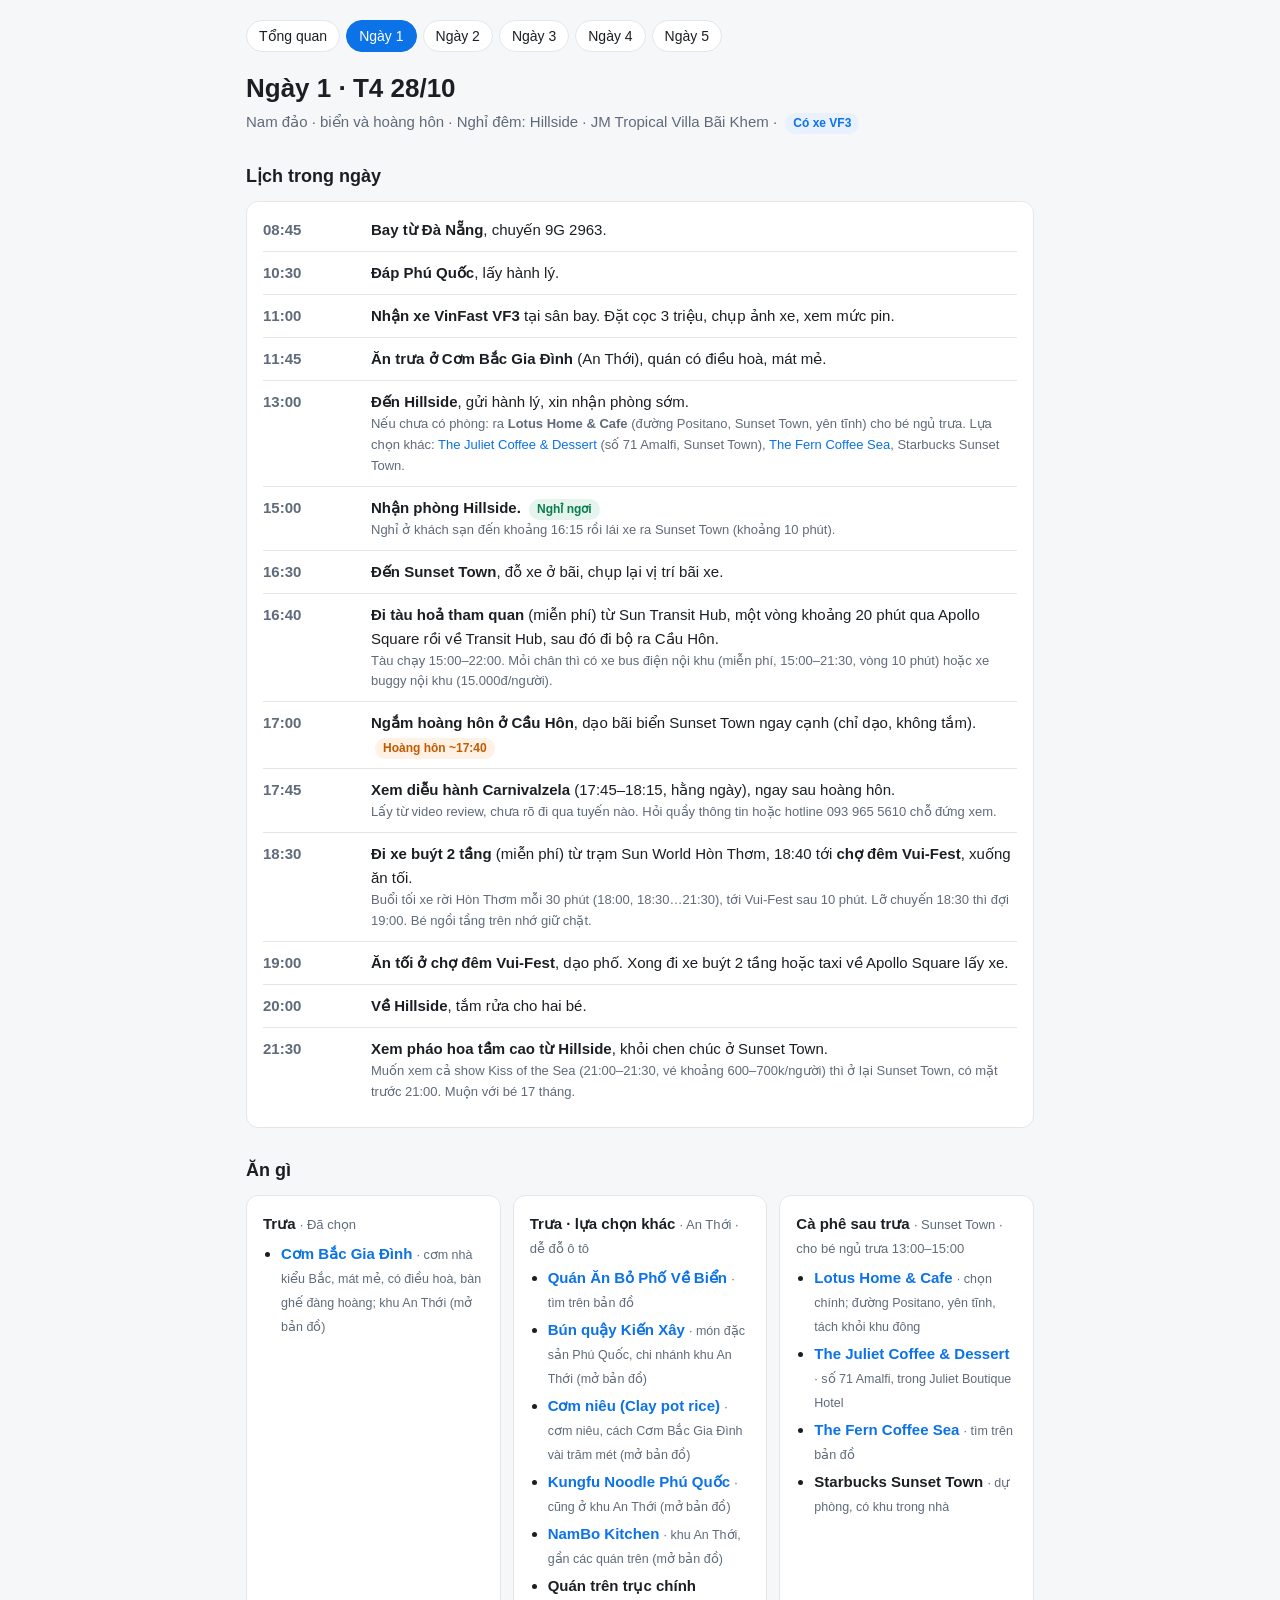
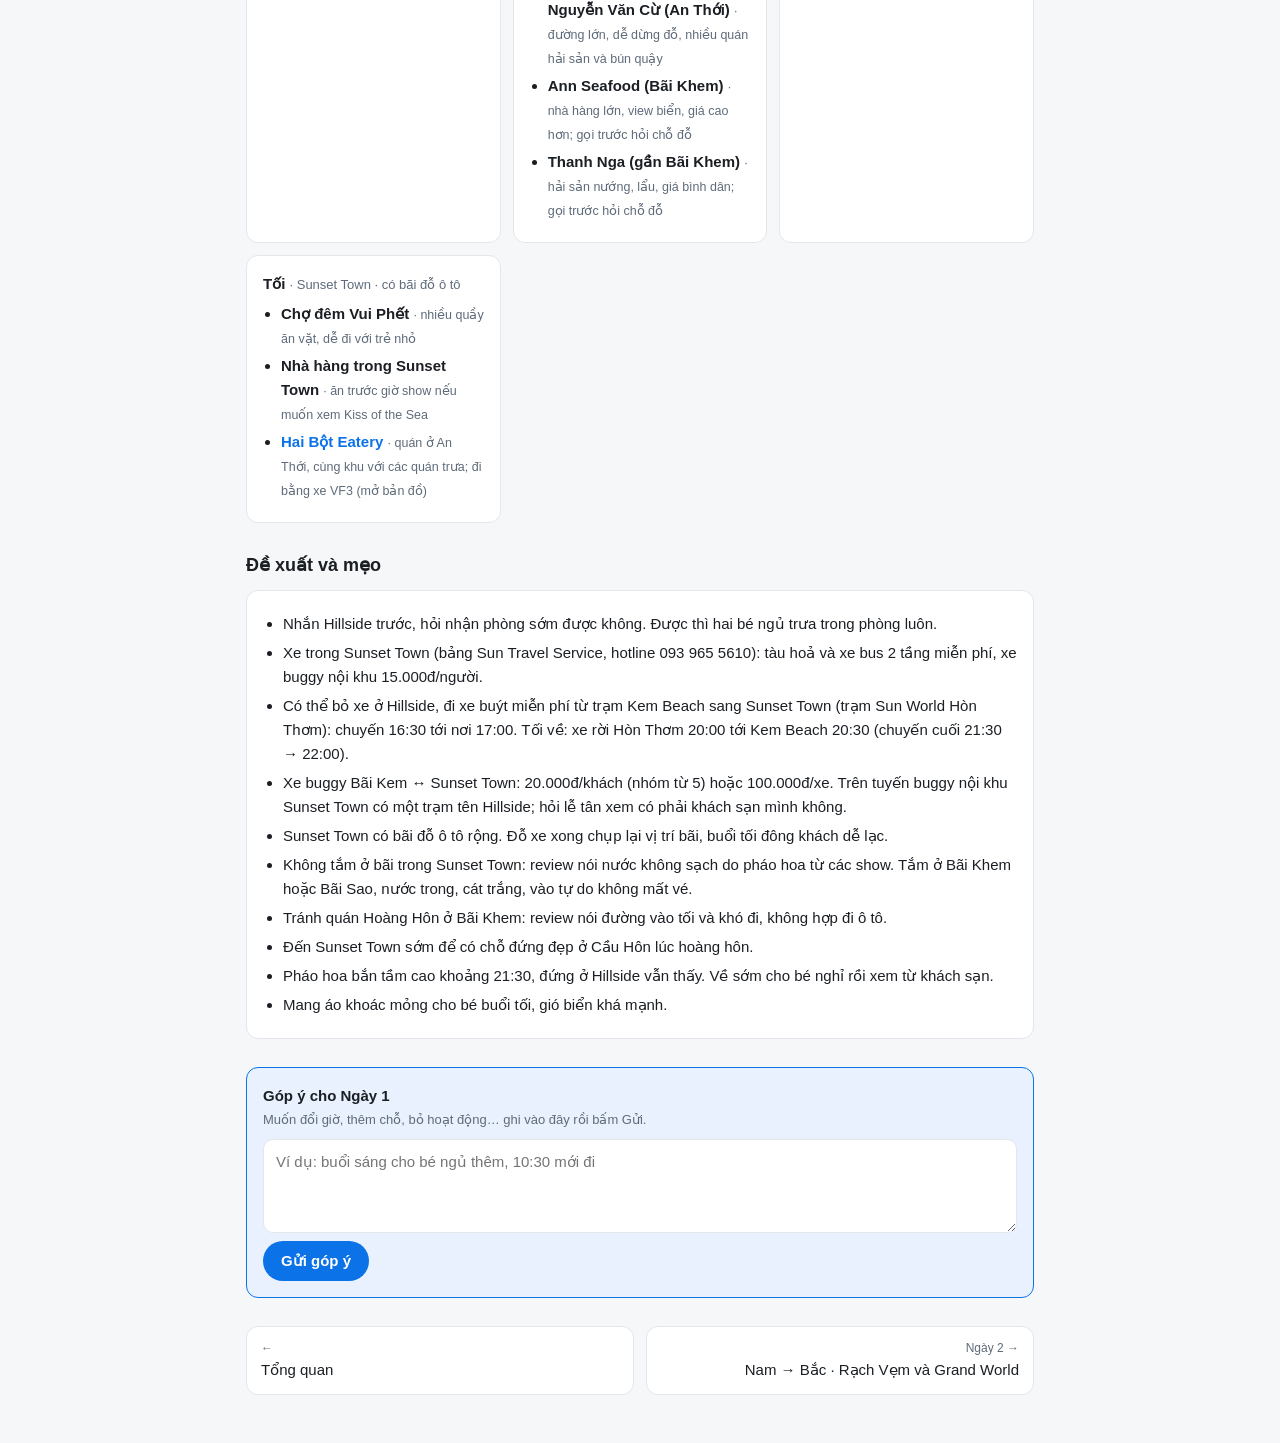
==== commit 55092a65: "Day 1: detailed bus stops/times and buggy prices Co-Authored-By: Claude Opus 5.5 (1M context) <norep" ====
--- a/ngay-1.html
+++ b/ngay-1.html
@@ -13,11 +13,11 @@
 <h1>Ngày 1 · T4 28/10</h1>
 <p class="sub">Nam đảo · biển và hoàng hôn · Nghỉ đêm: Hillside · JM Tropical Villa Bãi Khem · <span class='tag car'>Có xe VF3</span></p>
 <h2>Lịch trong ngày</h2>
-<div class="card"><div class="slot"><div class="t">08:45</div><div class="w"><b>Bay từ Đà Nẵng</b>, chuyến 9G 2963.</div></div><div class="slot"><div class="t">10:30</div><div class="w"><b>Đáp Phú Quốc</b>, lấy hành lý.</div></div><div class="slot"><div class="t">11:00</div><div class="w"><b>Nhận xe VinFast VF3</b> tại sân bay. Đặt cọc 3 triệu, chụp ảnh xe, xem mức pin.</div></div><div class="slot"><div class="t">11:45</div><div class="w"><b>Ăn trưa ở Cơm Bắc Gia Đình</b> (An Thới), quán có điều hoà, mát mẻ.</div></div><div class="slot"><div class="t">13:00</div><div class="w"><b>Đến Hillside</b>, gửi hành lý, xin nhận phòng sớm.<small>Nếu chưa có phòng: ra <b>Lotus Home &amp; Cafe</b> (đường Positano, Sunset Town, yên tĩnh) cho bé ngủ trưa. Lựa chọn khác: <a href='https://www.google.com/maps/search/?api=1&amp;query=The+Juliet+Coffee+%26+Dessert+AMA71+Sunset+Town' target='_blank' rel='noopener'>The Juliet Coffee &amp; Dessert</a> (số 71 Amalfi, Sunset Town), <a href='https://www.google.com/maps/search/?api=1&amp;query=The+Fern+Coffee+Sea+Ph%C3%BA+Qu%E1%BB%91c' target='_blank' rel='noopener'>The Fern Coffee Sea</a>, Starbucks Sunset Town.</small></div></div><div class="slot"><div class="t">15:00</div><div class="w"><b>Nhận phòng Hillside.</b> <span class='tag nap'>Nghỉ ngơi</span><small>Nghỉ ở khách sạn đến khoảng 16:15 rồi lái xe ra Sunset Town (khoảng 10 phút).</small></div></div><div class="slot"><div class="t">16:30</div><div class="w"><b>Đến Sunset Town</b>, đỗ xe ở bãi, chụp lại vị trí bãi xe.</div></div><div class="slot"><div class="t">16:40</div><div class="w"><b>Đi tàu hoả tham quan</b> (miễn phí) từ Sun Transit Hub, một vòng khoảng 20 phút qua Apollo Square rồi về Transit Hub, sau đó đi bộ ra Cầu Hôn.<small>Tàu chạy 15:00–22:00. Mỏi chân thì có xe bus điện nội khu (miễn phí, 15:00–21:30, vòng 10 phút) hoặc xe buggy (10.000đ/người).</small></div></div><div class="slot"><div class="t">17:00</div><div class="w"><b>Ngắm hoàng hôn ở Cầu Hôn</b>, dạo bãi biển Sunset Town ngay cạnh (chỉ dạo, không tắm). <span class='tag sun'>Hoàng hôn ~17:40</span></div></div><div class="slot"><div class="t">17:45</div><div class="w"><b>Xem diễu hành Carnivalzela</b> (17:45–18:15, hằng ngày), ngay sau hoàng hôn.<small>Lấy từ video review, chưa rõ đi qua tuyến nào. Hỏi quầy thông tin hoặc hotline 093 965 5610 chỗ đứng xem.</small></div></div><div class="slot"><div class="t">18:30</div><div class="w"><b>Đi xe buýt 2 tầng</b> (miễn phí) từ Apollo Square, chạy vòng Kem Beach → New World Resort → <b>chợ đêm Vui-Fest</b>; xuống ở Vui-Fest để ăn tối.<small>Xe rời Sunset Town mỗi 30 phút buổi tối (17:30, 18:00, 18:30…21:30); lỡ chuyến 18:30 thì đợi 19:00. Bé ngồi tầng trên nhớ giữ chặt.</small></div></div><div class="slot"><div class="t">19:00</div><div class="w"><b>Ăn tối ở chợ đêm Vui-Fest</b>, dạo phố. Xong đi xe buýt 2 tầng hoặc taxi về Apollo Square lấy xe.</div></div><div class="slot"><div class="t">20:00</div><div class="w"><b>Về Hillside</b>, tắm rửa cho hai bé.</div></div><div class="slot"><div class="t">21:30</div><div class="w"><b>Xem pháo hoa tầm cao từ Hillside</b>, khỏi chen chúc ở Sunset Town.<small>Muốn xem cả show Kiss of the Sea (21:00–21:30, vé khoảng 600–700k/người) thì ở lại Sunset Town, có mặt trước 21:00. Muộn với bé 17 tháng.</small></div></div></div>
+<div class="card"><div class="slot"><div class="t">08:45</div><div class="w"><b>Bay từ Đà Nẵng</b>, chuyến 9G 2963.</div></div><div class="slot"><div class="t">10:30</div><div class="w"><b>Đáp Phú Quốc</b>, lấy hành lý.</div></div><div class="slot"><div class="t">11:00</div><div class="w"><b>Nhận xe VinFast VF3</b> tại sân bay. Đặt cọc 3 triệu, chụp ảnh xe, xem mức pin.</div></div><div class="slot"><div class="t">11:45</div><div class="w"><b>Ăn trưa ở Cơm Bắc Gia Đình</b> (An Thới), quán có điều hoà, mát mẻ.</div></div><div class="slot"><div class="t">13:00</div><div class="w"><b>Đến Hillside</b>, gửi hành lý, xin nhận phòng sớm.<small>Nếu chưa có phòng: ra <b>Lotus Home &amp; Cafe</b> (đường Positano, Sunset Town, yên tĩnh) cho bé ngủ trưa. Lựa chọn khác: <a href='https://www.google.com/maps/search/?api=1&amp;query=The+Juliet+Coffee+%26+Dessert+AMA71+Sunset+Town' target='_blank' rel='noopener'>The Juliet Coffee &amp; Dessert</a> (số 71 Amalfi, Sunset Town), <a href='https://www.google.com/maps/search/?api=1&amp;query=The+Fern+Coffee+Sea+Ph%C3%BA+Qu%E1%BB%91c' target='_blank' rel='noopener'>The Fern Coffee Sea</a>, Starbucks Sunset Town.</small></div></div><div class="slot"><div class="t">15:00</div><div class="w"><b>Nhận phòng Hillside.</b> <span class='tag nap'>Nghỉ ngơi</span><small>Nghỉ ở khách sạn đến khoảng 16:15 rồi lái xe ra Sunset Town (khoảng 10 phút).</small></div></div><div class="slot"><div class="t">16:30</div><div class="w"><b>Đến Sunset Town</b>, đỗ xe ở bãi, chụp lại vị trí bãi xe.</div></div><div class="slot"><div class="t">16:40</div><div class="w"><b>Đi tàu hoả tham quan</b> (miễn phí) từ Sun Transit Hub, một vòng khoảng 20 phút qua Apollo Square rồi về Transit Hub, sau đó đi bộ ra Cầu Hôn.<small>Tàu chạy 15:00–22:00. Mỏi chân thì có xe bus điện nội khu (miễn phí, 15:00–21:30, vòng 10 phút) hoặc xe buggy nội khu (15.000đ/người).</small></div></div><div class="slot"><div class="t">17:00</div><div class="w"><b>Ngắm hoàng hôn ở Cầu Hôn</b>, dạo bãi biển Sunset Town ngay cạnh (chỉ dạo, không tắm). <span class='tag sun'>Hoàng hôn ~17:40</span></div></div><div class="slot"><div class="t">17:45</div><div class="w"><b>Xem diễu hành Carnivalzela</b> (17:45–18:15, hằng ngày), ngay sau hoàng hôn.<small>Lấy từ video review, chưa rõ đi qua tuyến nào. Hỏi quầy thông tin hoặc hotline 093 965 5610 chỗ đứng xem.</small></div></div><div class="slot"><div class="t">18:30</div><div class="w"><b>Đi xe buýt 2 tầng</b> (miễn phí) từ trạm Sun World Hòn Thơm, 18:40 tới <b>chợ đêm Vui-Fest</b>, xuống ăn tối.<small>Buổi tối xe rời Hòn Thơm mỗi 30 phút (18:00, 18:30…21:30), tới Vui-Fest sau 10 phút. Lỡ chuyến 18:30 thì đợi 19:00. Bé ngồi tầng trên nhớ giữ chặt.</small></div></div><div class="slot"><div class="t">19:00</div><div class="w"><b>Ăn tối ở chợ đêm Vui-Fest</b>, dạo phố. Xong đi xe buýt 2 tầng hoặc taxi về Apollo Square lấy xe.</div></div><div class="slot"><div class="t">20:00</div><div class="w"><b>Về Hillside</b>, tắm rửa cho hai bé.</div></div><div class="slot"><div class="t">21:30</div><div class="w"><b>Xem pháo hoa tầm cao từ Hillside</b>, khỏi chen chúc ở Sunset Town.<small>Muốn xem cả show Kiss of the Sea (21:00–21:30, vé khoảng 600–700k/người) thì ở lại Sunset Town, có mặt trước 21:00. Muộn với bé 17 tháng.</small></div></div></div>
 <h2>Ăn gì</h2>
 <div class="meals"><div class="card meal"><h3>Trưa <span>· Đã chọn</span></h3><ul><li><b><a href='https://maps.app.goo.gl/1zwdyYmBEm6e3S5f6' target='_blank' rel='noopener'>Cơm Bắc Gia Đình</a></b> <small>· cơm nhà kiểu Bắc, mát mẻ, có điều hoà, bàn ghế đàng hoàng; khu An Thới (mở bản đồ)</small></li></ul></div><div class="card meal"><h3>Trưa · lựa chọn khác <span>· An Thới · dễ đỗ ô tô</span></h3><ul><li><b><a href='https://www.google.com/maps/search/?api=1&amp;query=Qu%C3%A1n+%C4%82n+B%E1%BB%8F+Ph%E1%BB%91+V%E1%BB%81+Bi%E1%BB%83n+Ph%C3%BA+Qu%E1%BB%91c' target='_blank' rel='noopener'>Quán Ăn Bỏ Phố Về Biển</a></b> <small>· tìm trên bản đồ</small></li><li><b><a href='https://maps.app.goo.gl/Ng8efXv4CW9m3H7o6' target='_blank' rel='noopener'>Bún quậy Kiến Xây</a></b> <small>· món đặc sản Phú Quốc, chi nhánh khu An Thới (mở bản đồ)</small></li><li><b><a href='https://maps.app.goo.gl/kV4WAbjmfqNqQGxQA' target='_blank' rel='noopener'>Cơm niêu (Clay pot rice)</a></b> <small>· cơm niêu, cách Cơm Bắc Gia Đình vài trăm mét (mở bản đồ)</small></li><li><b><a href='https://maps.app.goo.gl/efYAxPKB99qxAbF56' target='_blank' rel='noopener'>Kungfu Noodle Phú Quốc</a></b> <small>· cũng ở khu An Thới (mở bản đồ)</small></li><li><b><a href='https://maps.app.goo.gl/aZNqsTA1RMJu4oRG9' target='_blank' rel='noopener'>NamBo Kitchen</a></b> <small>· khu An Thới, gần các quán trên (mở bản đồ)</small></li><li><b>Quán trên trục chính Nguyễn Văn Cừ (An Thới)</b> <small>· đường lớn, dễ dừng đỗ, nhiều quán hải sản và bún quậy</small></li><li><b>Ann Seafood (Bãi Khem)</b> <small>· nhà hàng lớn, view biển, giá cao hơn; gọi trước hỏi chỗ đỗ</small></li><li><b>Thanh Nga (gần Bãi Khem)</b> <small>· hải sản nướng, lẩu, giá bình dân; gọi trước hỏi chỗ đỗ</small></li></ul></div><div class="card meal"><h3>Cà phê sau trưa <span>· Sunset Town · cho bé ngủ trưa 13:00–15:00</span></h3><ul><li><b><a href='https://www.google.com/maps/search/?api=1&amp;query=Lotus+Home+%26+Cafe+Sunset+Town+Ph%C3%BA+Qu%E1%BB%91c' target='_blank' rel='noopener'>Lotus Home &amp; Cafe</a></b> <small>· chọn chính; đường Positano, yên tĩnh, tách khỏi khu đông</small></li><li><b><a href='https://www.google.com/maps/search/?api=1&amp;query=The+Juliet+Coffee+%26+Dessert+AMA71+Sunset+Town' target='_blank' rel='noopener'>The Juliet Coffee &amp; Dessert</a></b> <small>· số 71 Amalfi, trong Juliet Boutique Hotel</small></li><li><b><a href='https://www.google.com/maps/search/?api=1&amp;query=The+Fern+Coffee+Sea+Ph%C3%BA+Qu%E1%BB%91c' target='_blank' rel='noopener'>The Fern Coffee Sea</a></b> <small>· tìm trên bản đồ</small></li><li><b>Starbucks Sunset Town</b> <small>· dự phòng, có khu trong nhà</small></li></ul></div><div class="card meal"><h3>Tối <span>· Sunset Town · có bãi đỗ ô tô</span></h3><ul><li><b>Chợ đêm Vui Phết</b> <small>· nhiều quầy ăn vặt, dễ đi với trẻ nhỏ</small></li><li><b>Nhà hàng trong Sunset Town</b> <small>· ăn trước giờ show nếu muốn xem Kiss of the Sea</small></li><li><b><a href='https://maps.app.goo.gl/dbBrHdAQYMnk5LtC8' target='_blank' rel='noopener'>Hai Bột Eatery</a></b> <small>· quán ở An Thới, cùng khu với các quán trưa; đi bằng xe VF3 (mở bản đồ)</small></li></ul></div></div>
 <h2>Đề xuất và mẹo</h2>
-<div class="card"><ul class="tips"><li>Nhắn Hillside trước, hỏi nhận phòng sớm được không. Được thì hai bé ngủ trưa trong phòng luôn.</li><li>Xe trong Sunset Town (bảng Sun Travel Service, hotline 093 965 5610): tàu hoả và xe bus 2 tầng miễn phí, xe buggy 10.000đ/người.</li><li>Có thể bỏ xe ở Hillside, đi xe buýt từ trạm Kem Beach (Bãi Khem) sang Sunset Town: chuyến 16:30, tối về lúc 20:00 hoặc 20:30 (chuyến cuối 21:30). Hỏi lễ tân trạm xe gần nhất.</li><li>Sunset Town có bãi đỗ ô tô rộng. Đỗ xe xong chụp lại vị trí bãi, buổi tối đông khách dễ lạc.</li><li>Không tắm ở bãi trong Sunset Town: review nói nước không sạch do pháo hoa từ các show. Tắm ở Bãi Khem hoặc Bãi Sao, nước trong, cát trắng, vào tự do không mất vé.</li><li>Tránh quán Hoàng Hôn ở Bãi Khem: review nói đường vào tối và khó đi, không hợp đi ô tô.</li><li>Đến Sunset Town sớm để có chỗ đứng đẹp ở Cầu Hôn lúc hoàng hôn.</li><li>Pháo hoa bắn tầm cao khoảng 21:30, đứng ở Hillside vẫn thấy. Về sớm cho bé nghỉ rồi xem từ khách sạn.</li><li>Mang áo khoác mỏng cho bé buổi tối, gió biển khá mạnh.</li></ul></div>
+<div class="card"><ul class="tips"><li>Nhắn Hillside trước, hỏi nhận phòng sớm được không. Được thì hai bé ngủ trưa trong phòng luôn.</li><li>Xe trong Sunset Town (bảng Sun Travel Service, hotline 093 965 5610): tàu hoả và xe bus 2 tầng miễn phí, xe buggy nội khu 15.000đ/người.</li><li>Có thể bỏ xe ở Hillside, đi xe buýt miễn phí từ trạm Kem Beach sang Sunset Town (trạm Sun World Hòn Thơm): chuyến 16:30 tới nơi 17:00. Tối về: xe rời Hòn Thơm 20:00 tới Kem Beach 20:30 (chuyến cuối 21:30 → 22:00).</li><li>Xe buggy Bãi Kem ↔ Sunset Town: 20.000đ/khách (nhóm từ 5) hoặc 100.000đ/xe. Trên tuyến buggy nội khu Sunset Town có một trạm tên Hillside; hỏi lễ tân xem có phải khách sạn mình không.</li><li>Sunset Town có bãi đỗ ô tô rộng. Đỗ xe xong chụp lại vị trí bãi, buổi tối đông khách dễ lạc.</li><li>Không tắm ở bãi trong Sunset Town: review nói nước không sạch do pháo hoa từ các show. Tắm ở Bãi Khem hoặc Bãi Sao, nước trong, cát trắng, vào tự do không mất vé.</li><li>Tránh quán Hoàng Hôn ở Bãi Khem: review nói đường vào tối và khó đi, không hợp đi ô tô.</li><li>Đến Sunset Town sớm để có chỗ đứng đẹp ở Cầu Hôn lúc hoàng hôn.</li><li>Pháo hoa bắn tầm cao khoảng 21:30, đứng ở Hillside vẫn thấy. Về sớm cho bé nghỉ rồi xem từ khách sạn.</li><li>Mang áo khoác mỏng cho bé buổi tối, gió biển khá mạnh.</li></ul></div>
 <form class="card fb" data-label="Ngày 1">
   <b>Góp ý cho Ngày 1</b>
   <small>Muốn đổi giờ, thêm chỗ, bỏ hoạt động… ghi vào đây rồi bấm Gửi.</small>
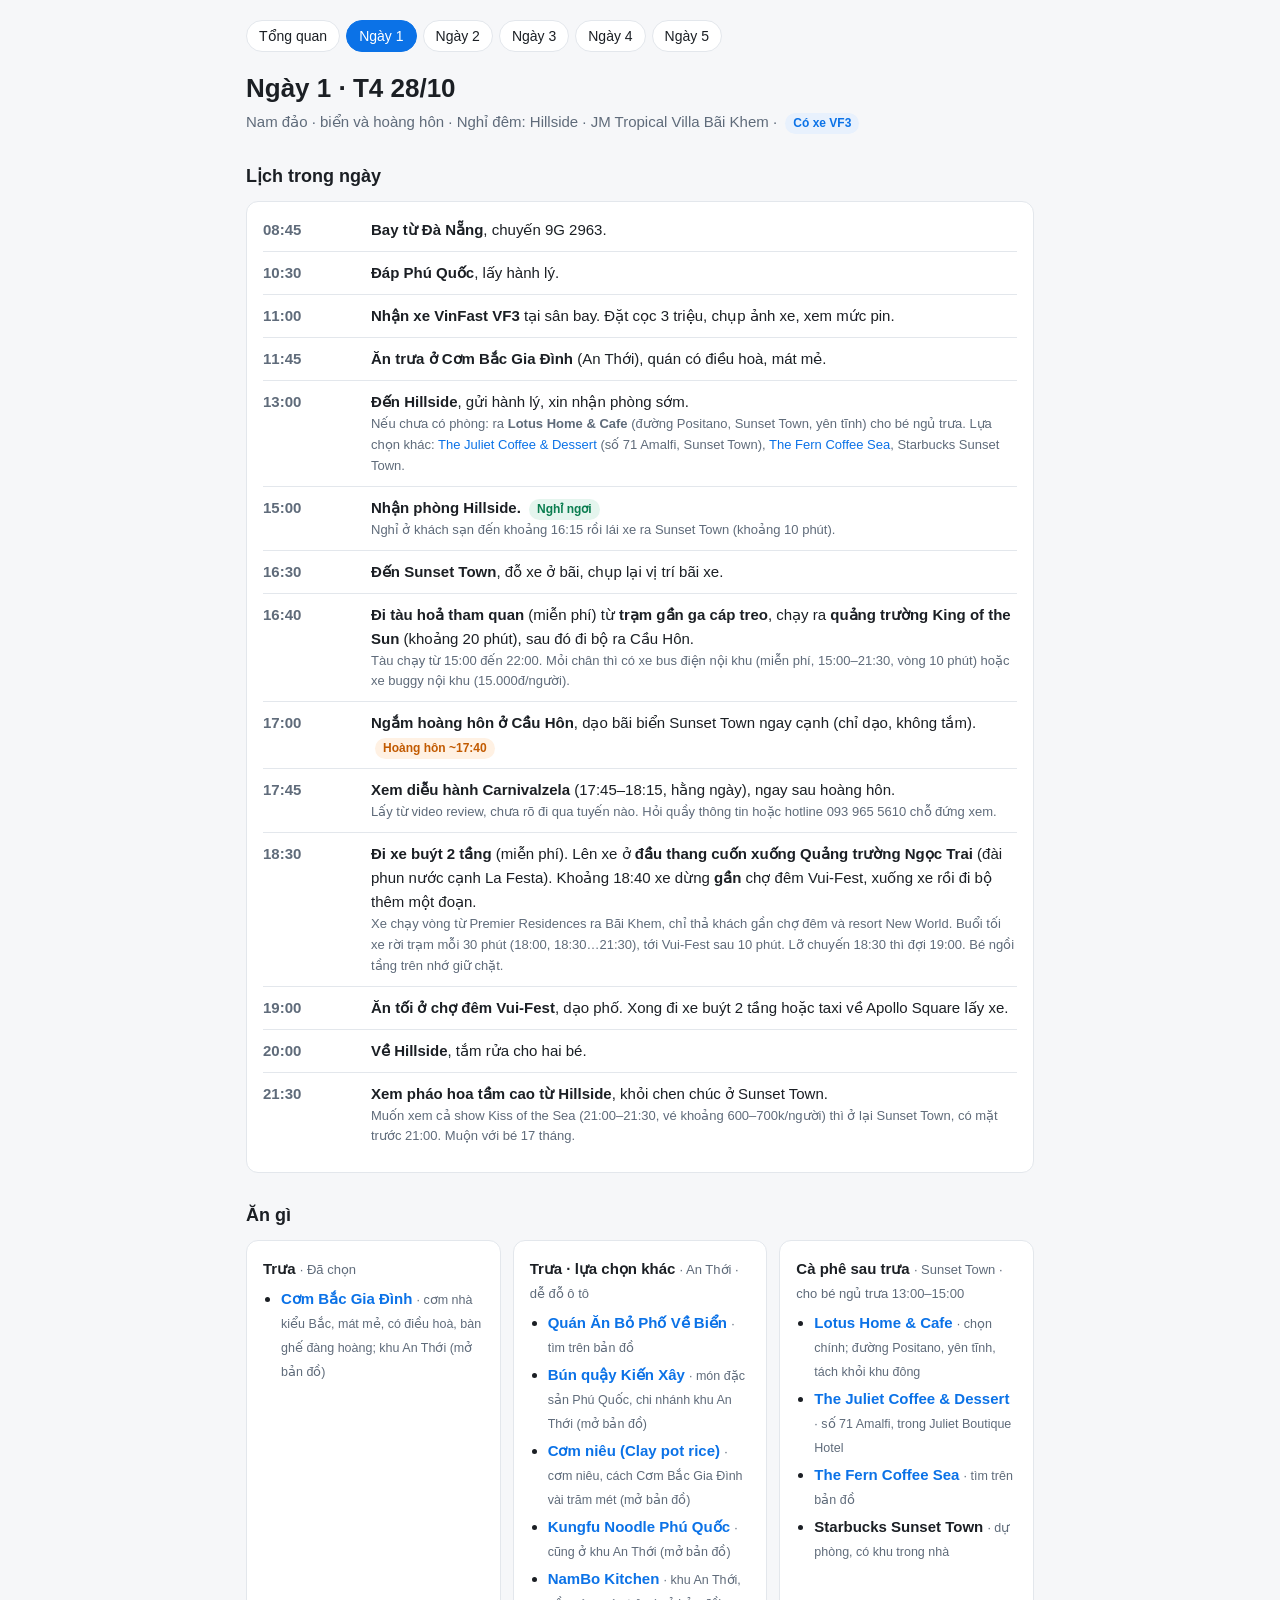
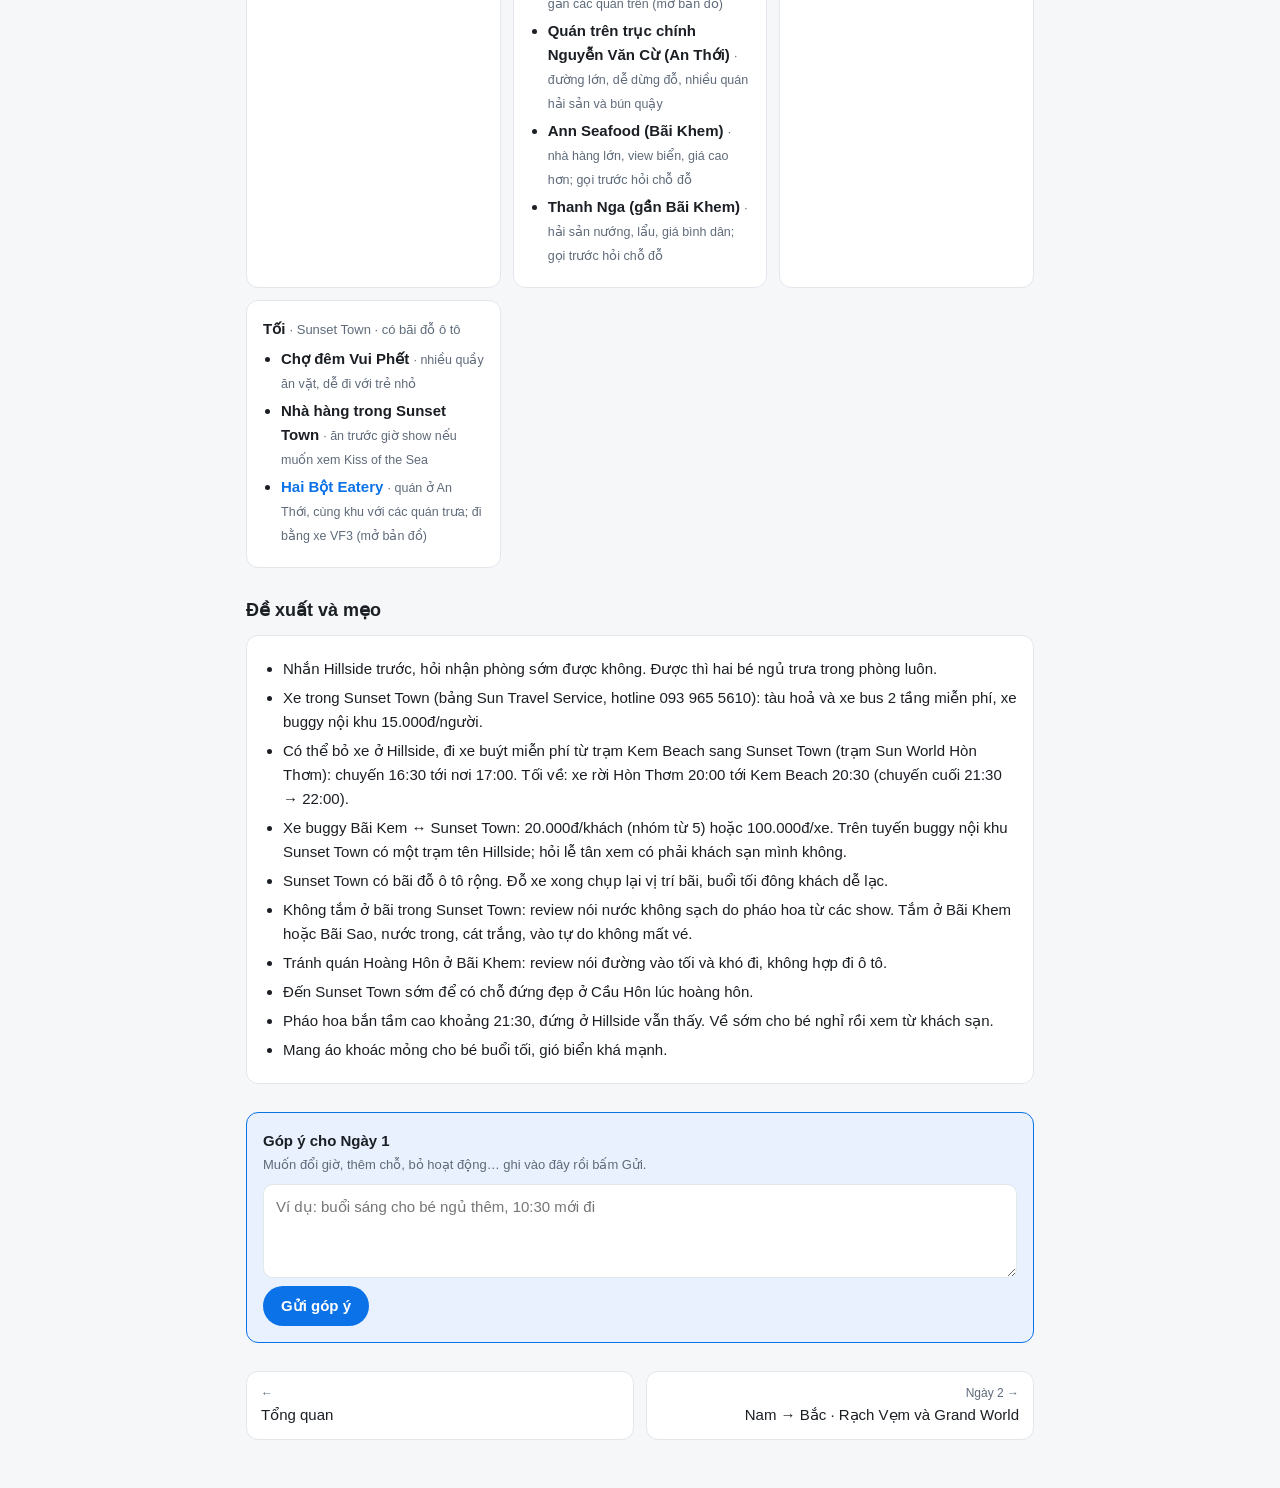
==== commit d6bc733d: "Day 1: train boards near cable car station; bus pickup at Pearl Square escalator Co-Authored-By: Cla" ====
--- a/ngay-1.html
+++ b/ngay-1.html
@@ -13,7 +13,7 @@
 <h1>Ngày 1 · T4 28/10</h1>
 <p class="sub">Nam đảo · biển và hoàng hôn · Nghỉ đêm: Hillside · JM Tropical Villa Bãi Khem · <span class='tag car'>Có xe VF3</span></p>
 <h2>Lịch trong ngày</h2>
-<div class="card"><div class="slot"><div class="t">08:45</div><div class="w"><b>Bay từ Đà Nẵng</b>, chuyến 9G 2963.</div></div><div class="slot"><div class="t">10:30</div><div class="w"><b>Đáp Phú Quốc</b>, lấy hành lý.</div></div><div class="slot"><div class="t">11:00</div><div class="w"><b>Nhận xe VinFast VF3</b> tại sân bay. Đặt cọc 3 triệu, chụp ảnh xe, xem mức pin.</div></div><div class="slot"><div class="t">11:45</div><div class="w"><b>Ăn trưa ở Cơm Bắc Gia Đình</b> (An Thới), quán có điều hoà, mát mẻ.</div></div><div class="slot"><div class="t">13:00</div><div class="w"><b>Đến Hillside</b>, gửi hành lý, xin nhận phòng sớm.<small>Nếu chưa có phòng: ra <b>Lotus Home &amp; Cafe</b> (đường Positano, Sunset Town, yên tĩnh) cho bé ngủ trưa. Lựa chọn khác: <a href='https://www.google.com/maps/search/?api=1&amp;query=The+Juliet+Coffee+%26+Dessert+AMA71+Sunset+Town' target='_blank' rel='noopener'>The Juliet Coffee &amp; Dessert</a> (số 71 Amalfi, Sunset Town), <a href='https://www.google.com/maps/search/?api=1&amp;query=The+Fern+Coffee+Sea+Ph%C3%BA+Qu%E1%BB%91c' target='_blank' rel='noopener'>The Fern Coffee Sea</a>, Starbucks Sunset Town.</small></div></div><div class="slot"><div class="t">15:00</div><div class="w"><b>Nhận phòng Hillside.</b> <span class='tag nap'>Nghỉ ngơi</span><small>Nghỉ ở khách sạn đến khoảng 16:15 rồi lái xe ra Sunset Town (khoảng 10 phút).</small></div></div><div class="slot"><div class="t">16:30</div><div class="w"><b>Đến Sunset Town</b>, đỗ xe ở bãi, chụp lại vị trí bãi xe.</div></div><div class="slot"><div class="t">16:40</div><div class="w"><b>Đi tàu hoả tham quan</b> (miễn phí) từ Sun Transit Hub, một vòng khoảng 20 phút qua Apollo Square rồi về Transit Hub, sau đó đi bộ ra Cầu Hôn.<small>Tàu chạy 15:00–22:00. Mỏi chân thì có xe bus điện nội khu (miễn phí, 15:00–21:30, vòng 10 phút) hoặc xe buggy nội khu (15.000đ/người).</small></div></div><div class="slot"><div class="t">17:00</div><div class="w"><b>Ngắm hoàng hôn ở Cầu Hôn</b>, dạo bãi biển Sunset Town ngay cạnh (chỉ dạo, không tắm). <span class='tag sun'>Hoàng hôn ~17:40</span></div></div><div class="slot"><div class="t">17:45</div><div class="w"><b>Xem diễu hành Carnivalzela</b> (17:45–18:15, hằng ngày), ngay sau hoàng hôn.<small>Lấy từ video review, chưa rõ đi qua tuyến nào. Hỏi quầy thông tin hoặc hotline 093 965 5610 chỗ đứng xem.</small></div></div><div class="slot"><div class="t">18:30</div><div class="w"><b>Đi xe buýt 2 tầng</b> (miễn phí) từ trạm Sun World Hòn Thơm, 18:40 tới <b>chợ đêm Vui-Fest</b>, xuống ăn tối.<small>Buổi tối xe rời Hòn Thơm mỗi 30 phút (18:00, 18:30…21:30), tới Vui-Fest sau 10 phút. Lỡ chuyến 18:30 thì đợi 19:00. Bé ngồi tầng trên nhớ giữ chặt.</small></div></div><div class="slot"><div class="t">19:00</div><div class="w"><b>Ăn tối ở chợ đêm Vui-Fest</b>, dạo phố. Xong đi xe buýt 2 tầng hoặc taxi về Apollo Square lấy xe.</div></div><div class="slot"><div class="t">20:00</div><div class="w"><b>Về Hillside</b>, tắm rửa cho hai bé.</div></div><div class="slot"><div class="t">21:30</div><div class="w"><b>Xem pháo hoa tầm cao từ Hillside</b>, khỏi chen chúc ở Sunset Town.<small>Muốn xem cả show Kiss of the Sea (21:00–21:30, vé khoảng 600–700k/người) thì ở lại Sunset Town, có mặt trước 21:00. Muộn với bé 17 tháng.</small></div></div></div>
+<div class="card"><div class="slot"><div class="t">08:45</div><div class="w"><b>Bay từ Đà Nẵng</b>, chuyến 9G 2963.</div></div><div class="slot"><div class="t">10:30</div><div class="w"><b>Đáp Phú Quốc</b>, lấy hành lý.</div></div><div class="slot"><div class="t">11:00</div><div class="w"><b>Nhận xe VinFast VF3</b> tại sân bay. Đặt cọc 3 triệu, chụp ảnh xe, xem mức pin.</div></div><div class="slot"><div class="t">11:45</div><div class="w"><b>Ăn trưa ở Cơm Bắc Gia Đình</b> (An Thới), quán có điều hoà, mát mẻ.</div></div><div class="slot"><div class="t">13:00</div><div class="w"><b>Đến Hillside</b>, gửi hành lý, xin nhận phòng sớm.<small>Nếu chưa có phòng: ra <b>Lotus Home &amp; Cafe</b> (đường Positano, Sunset Town, yên tĩnh) cho bé ngủ trưa. Lựa chọn khác: <a href='https://www.google.com/maps/search/?api=1&amp;query=The+Juliet+Coffee+%26+Dessert+AMA71+Sunset+Town' target='_blank' rel='noopener'>The Juliet Coffee &amp; Dessert</a> (số 71 Amalfi, Sunset Town), <a href='https://www.google.com/maps/search/?api=1&amp;query=The+Fern+Coffee+Sea+Ph%C3%BA+Qu%E1%BB%91c' target='_blank' rel='noopener'>The Fern Coffee Sea</a>, Starbucks Sunset Town.</small></div></div><div class="slot"><div class="t">15:00</div><div class="w"><b>Nhận phòng Hillside.</b> <span class='tag nap'>Nghỉ ngơi</span><small>Nghỉ ở khách sạn đến khoảng 16:15 rồi lái xe ra Sunset Town (khoảng 10 phút).</small></div></div><div class="slot"><div class="t">16:30</div><div class="w"><b>Đến Sunset Town</b>, đỗ xe ở bãi, chụp lại vị trí bãi xe.</div></div><div class="slot"><div class="t">16:40</div><div class="w"><b>Đi tàu hoả tham quan</b> (miễn phí) từ <b>trạm gần ga cáp treo</b>, chạy ra <b>quảng trường King of the Sun</b> (khoảng 20 phút), sau đó đi bộ ra Cầu Hôn.<small>Tàu chạy từ 15:00 đến 22:00. Mỏi chân thì có xe bus điện nội khu (miễn phí, 15:00–21:30, vòng 10 phút) hoặc xe buggy nội khu (15.000đ/người).</small></div></div><div class="slot"><div class="t">17:00</div><div class="w"><b>Ngắm hoàng hôn ở Cầu Hôn</b>, dạo bãi biển Sunset Town ngay cạnh (chỉ dạo, không tắm). <span class='tag sun'>Hoàng hôn ~17:40</span></div></div><div class="slot"><div class="t">17:45</div><div class="w"><b>Xem diễu hành Carnivalzela</b> (17:45–18:15, hằng ngày), ngay sau hoàng hôn.<small>Lấy từ video review, chưa rõ đi qua tuyến nào. Hỏi quầy thông tin hoặc hotline 093 965 5610 chỗ đứng xem.</small></div></div><div class="slot"><div class="t">18:30</div><div class="w"><b>Đi xe buýt 2 tầng</b> (miễn phí). Lên xe ở <b>đầu thang cuốn xuống Quảng trường Ngọc Trai</b> (đài phun nước cạnh La Festa). Khoảng 18:40 xe dừng <b>gần</b> chợ đêm Vui-Fest, xuống xe rồi đi bộ thêm một đoạn.<small>Xe chạy vòng từ Premier Residences ra Bãi Khem, chỉ thả khách gần chợ đêm và resort New World. Buổi tối xe rời trạm mỗi 30 phút (18:00, 18:30…21:30), tới Vui-Fest sau 10 phút. Lỡ chuyến 18:30 thì đợi 19:00. Bé ngồi tầng trên nhớ giữ chặt.</small></div></div><div class="slot"><div class="t">19:00</div><div class="w"><b>Ăn tối ở chợ đêm Vui-Fest</b>, dạo phố. Xong đi xe buýt 2 tầng hoặc taxi về Apollo Square lấy xe.</div></div><div class="slot"><div class="t">20:00</div><div class="w"><b>Về Hillside</b>, tắm rửa cho hai bé.</div></div><div class="slot"><div class="t">21:30</div><div class="w"><b>Xem pháo hoa tầm cao từ Hillside</b>, khỏi chen chúc ở Sunset Town.<small>Muốn xem cả show Kiss of the Sea (21:00–21:30, vé khoảng 600–700k/người) thì ở lại Sunset Town, có mặt trước 21:00. Muộn với bé 17 tháng.</small></div></div></div>
 <h2>Ăn gì</h2>
 <div class="meals"><div class="card meal"><h3>Trưa <span>· Đã chọn</span></h3><ul><li><b><a href='https://maps.app.goo.gl/1zwdyYmBEm6e3S5f6' target='_blank' rel='noopener'>Cơm Bắc Gia Đình</a></b> <small>· cơm nhà kiểu Bắc, mát mẻ, có điều hoà, bàn ghế đàng hoàng; khu An Thới (mở bản đồ)</small></li></ul></div><div class="card meal"><h3>Trưa · lựa chọn khác <span>· An Thới · dễ đỗ ô tô</span></h3><ul><li><b><a href='https://www.google.com/maps/search/?api=1&amp;query=Qu%C3%A1n+%C4%82n+B%E1%BB%8F+Ph%E1%BB%91+V%E1%BB%81+Bi%E1%BB%83n+Ph%C3%BA+Qu%E1%BB%91c' target='_blank' rel='noopener'>Quán Ăn Bỏ Phố Về Biển</a></b> <small>· tìm trên bản đồ</small></li><li><b><a href='https://maps.app.goo.gl/Ng8efXv4CW9m3H7o6' target='_blank' rel='noopener'>Bún quậy Kiến Xây</a></b> <small>· món đặc sản Phú Quốc, chi nhánh khu An Thới (mở bản đồ)</small></li><li><b><a href='https://maps.app.goo.gl/kV4WAbjmfqNqQGxQA' target='_blank' rel='noopener'>Cơm niêu (Clay pot rice)</a></b> <small>· cơm niêu, cách Cơm Bắc Gia Đình vài trăm mét (mở bản đồ)</small></li><li><b><a href='https://maps.app.goo.gl/efYAxPKB99qxAbF56' target='_blank' rel='noopener'>Kungfu Noodle Phú Quốc</a></b> <small>· cũng ở khu An Thới (mở bản đồ)</small></li><li><b><a href='https://maps.app.goo.gl/aZNqsTA1RMJu4oRG9' target='_blank' rel='noopener'>NamBo Kitchen</a></b> <small>· khu An Thới, gần các quán trên (mở bản đồ)</small></li><li><b>Quán trên trục chính Nguyễn Văn Cừ (An Thới)</b> <small>· đường lớn, dễ dừng đỗ, nhiều quán hải sản và bún quậy</small></li><li><b>Ann Seafood (Bãi Khem)</b> <small>· nhà hàng lớn, view biển, giá cao hơn; gọi trước hỏi chỗ đỗ</small></li><li><b>Thanh Nga (gần Bãi Khem)</b> <small>· hải sản nướng, lẩu, giá bình dân; gọi trước hỏi chỗ đỗ</small></li></ul></div><div class="card meal"><h3>Cà phê sau trưa <span>· Sunset Town · cho bé ngủ trưa 13:00–15:00</span></h3><ul><li><b><a href='https://www.google.com/maps/search/?api=1&amp;query=Lotus+Home+%26+Cafe+Sunset+Town+Ph%C3%BA+Qu%E1%BB%91c' target='_blank' rel='noopener'>Lotus Home &amp; Cafe</a></b> <small>· chọn chính; đường Positano, yên tĩnh, tách khỏi khu đông</small></li><li><b><a href='https://www.google.com/maps/search/?api=1&amp;query=The+Juliet+Coffee+%26+Dessert+AMA71+Sunset+Town' target='_blank' rel='noopener'>The Juliet Coffee &amp; Dessert</a></b> <small>· số 71 Amalfi, trong Juliet Boutique Hotel</small></li><li><b><a href='https://www.google.com/maps/search/?api=1&amp;query=The+Fern+Coffee+Sea+Ph%C3%BA+Qu%E1%BB%91c' target='_blank' rel='noopener'>The Fern Coffee Sea</a></b> <small>· tìm trên bản đồ</small></li><li><b>Starbucks Sunset Town</b> <small>· dự phòng, có khu trong nhà</small></li></ul></div><div class="card meal"><h3>Tối <span>· Sunset Town · có bãi đỗ ô tô</span></h3><ul><li><b>Chợ đêm Vui Phết</b> <small>· nhiều quầy ăn vặt, dễ đi với trẻ nhỏ</small></li><li><b>Nhà hàng trong Sunset Town</b> <small>· ăn trước giờ show nếu muốn xem Kiss of the Sea</small></li><li><b><a href='https://maps.app.goo.gl/dbBrHdAQYMnk5LtC8' target='_blank' rel='noopener'>Hai Bột Eatery</a></b> <small>· quán ở An Thới, cùng khu với các quán trưa; đi bằng xe VF3 (mở bản đồ)</small></li></ul></div></div>
 <h2>Đề xuất và mẹo</h2>
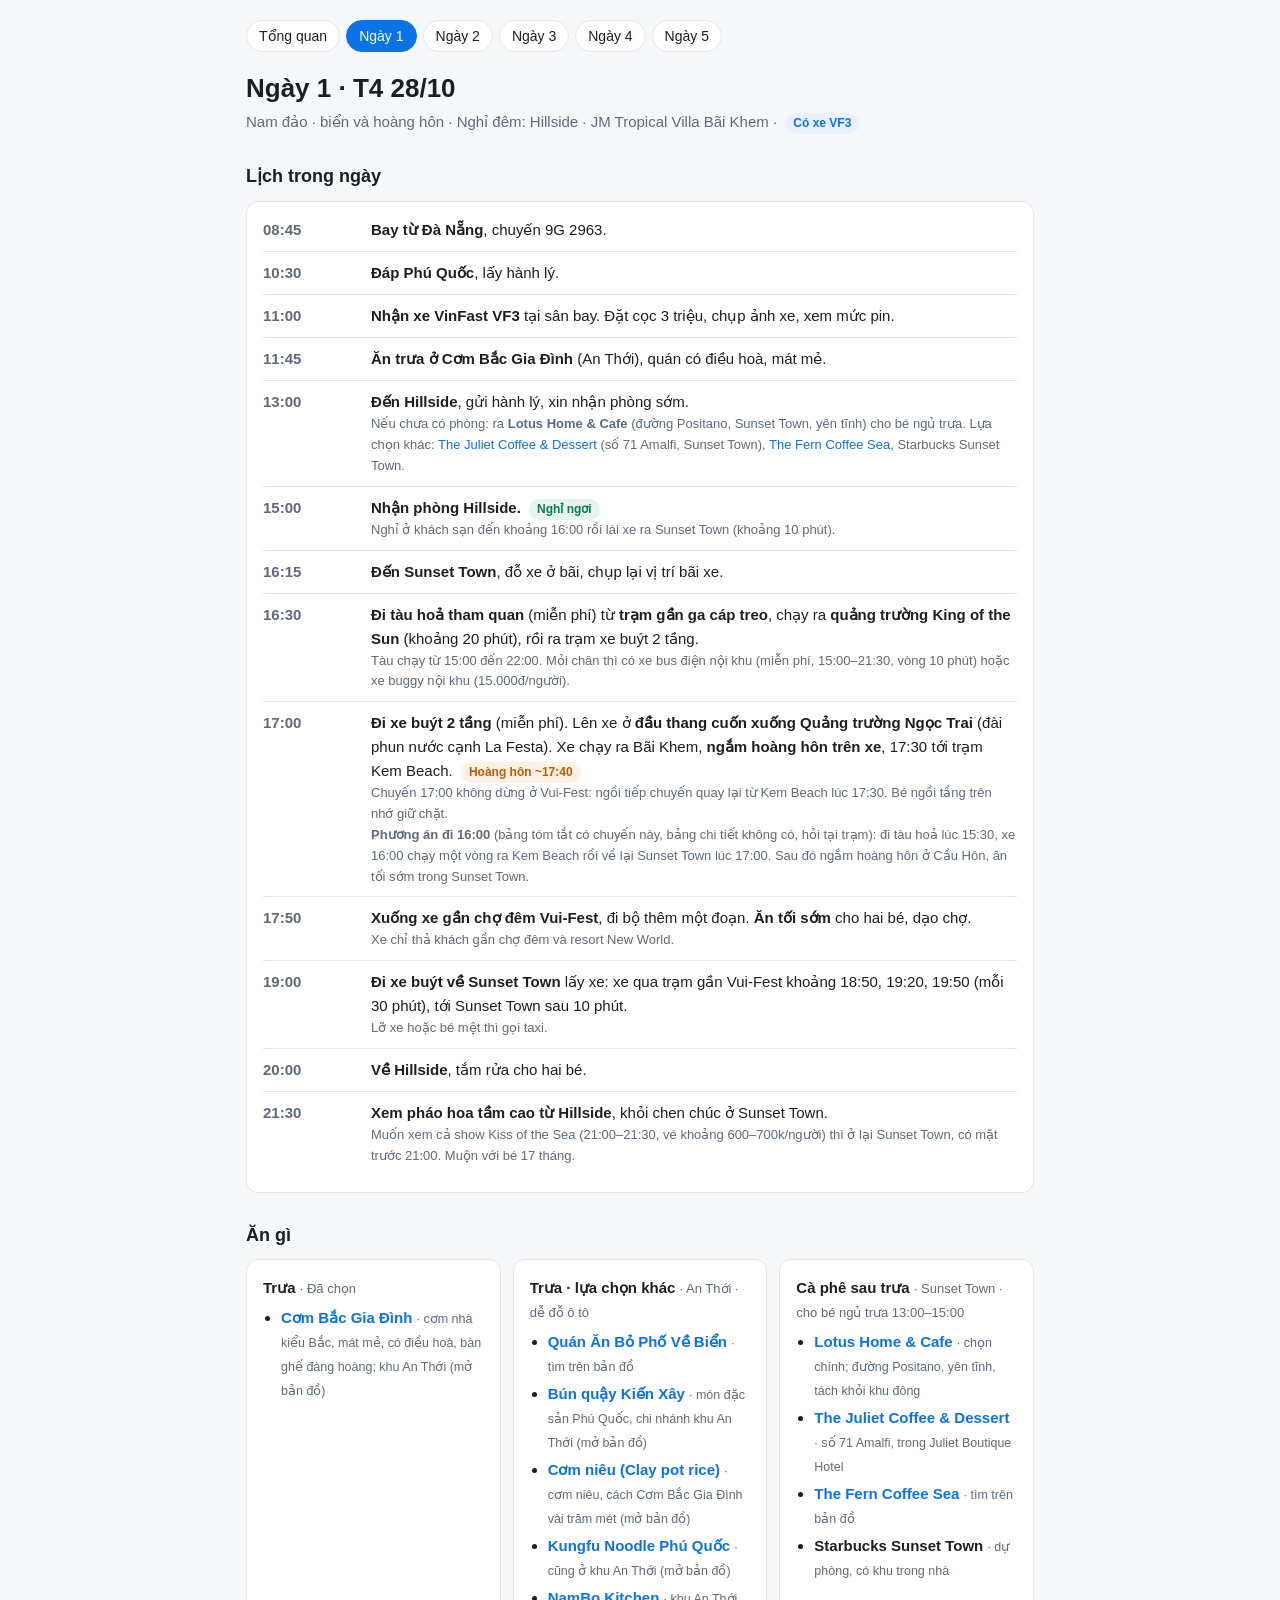
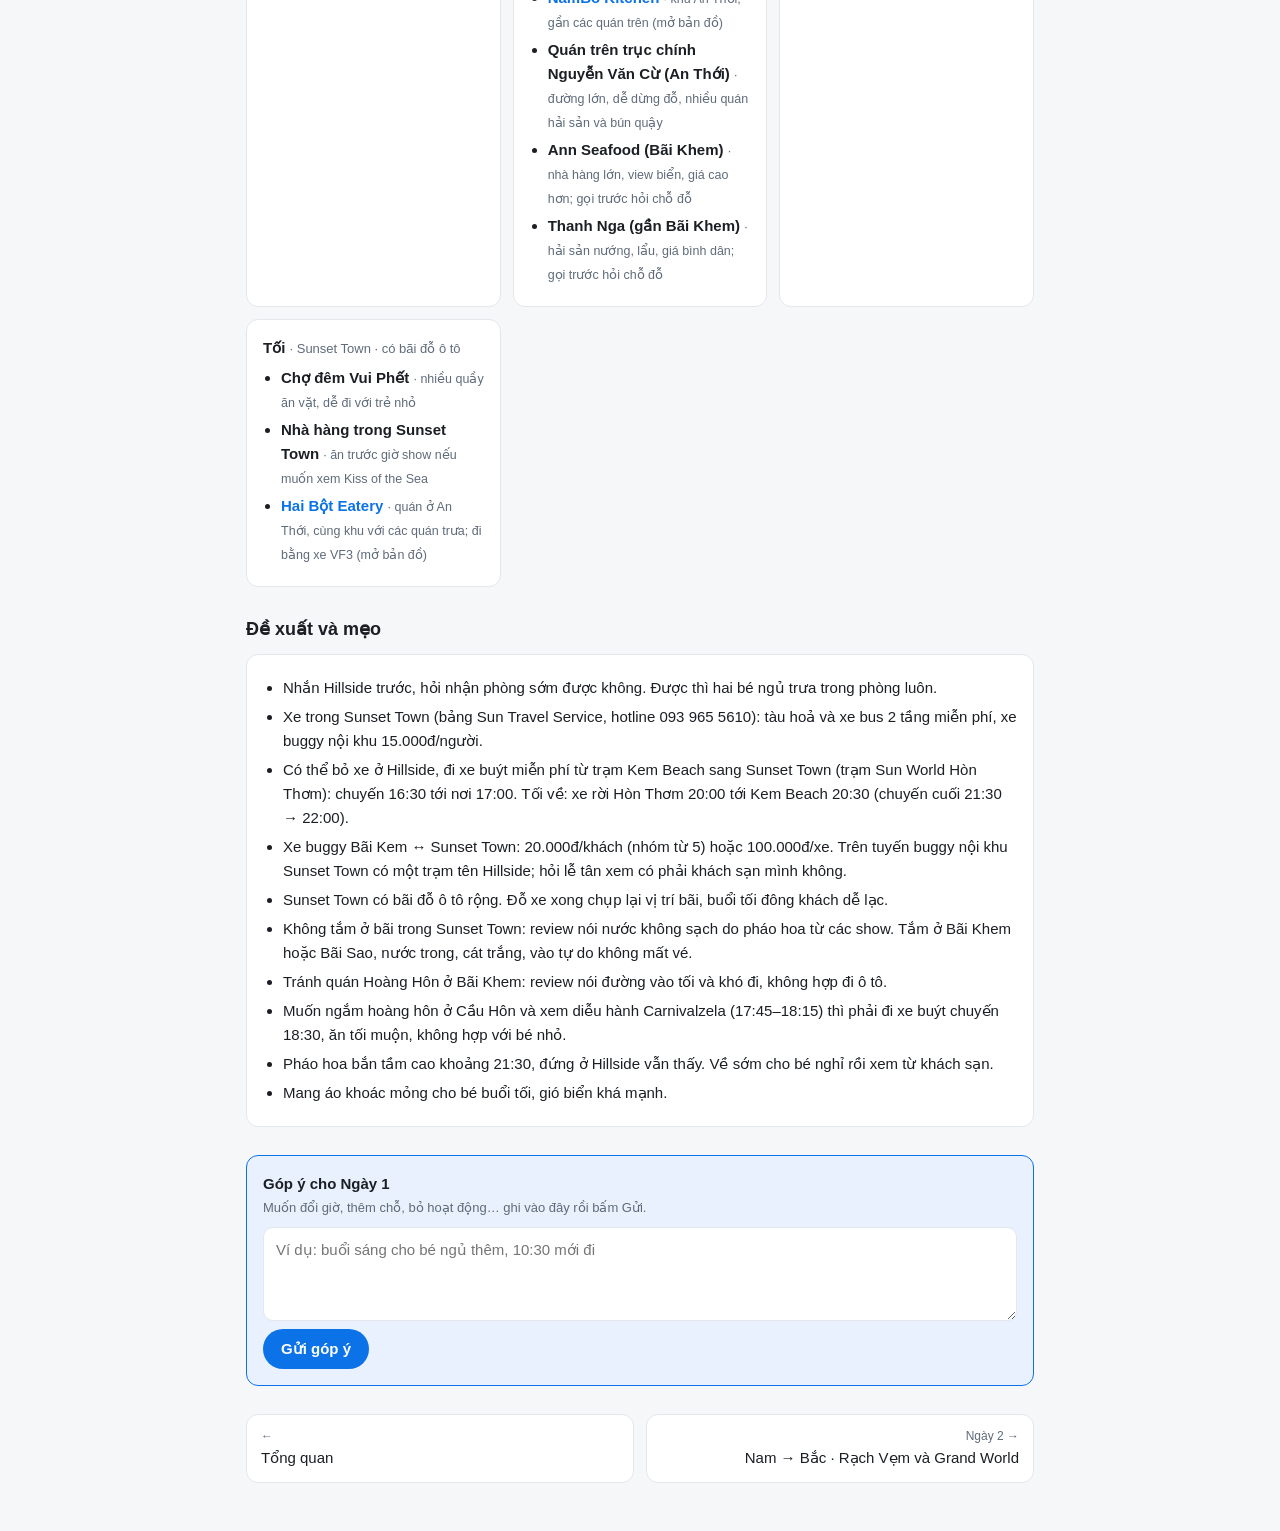
==== commit b2bd8522: "Day 1: ride the 17:00 double-decker (16:00 alternative), early dinner at Vui-Fest Co-Authored-By: Cl" ====
--- a/ngay-1.html
+++ b/ngay-1.html
@@ -13,11 +13,11 @@
 <h1>Ngày 1 · T4 28/10</h1>
 <p class="sub">Nam đảo · biển và hoàng hôn · Nghỉ đêm: Hillside · JM Tropical Villa Bãi Khem · <span class='tag car'>Có xe VF3</span></p>
 <h2>Lịch trong ngày</h2>
-<div class="card"><div class="slot"><div class="t">08:45</div><div class="w"><b>Bay từ Đà Nẵng</b>, chuyến 9G 2963.</div></div><div class="slot"><div class="t">10:30</div><div class="w"><b>Đáp Phú Quốc</b>, lấy hành lý.</div></div><div class="slot"><div class="t">11:00</div><div class="w"><b>Nhận xe VinFast VF3</b> tại sân bay. Đặt cọc 3 triệu, chụp ảnh xe, xem mức pin.</div></div><div class="slot"><div class="t">11:45</div><div class="w"><b>Ăn trưa ở Cơm Bắc Gia Đình</b> (An Thới), quán có điều hoà, mát mẻ.</div></div><div class="slot"><div class="t">13:00</div><div class="w"><b>Đến Hillside</b>, gửi hành lý, xin nhận phòng sớm.<small>Nếu chưa có phòng: ra <b>Lotus Home &amp; Cafe</b> (đường Positano, Sunset Town, yên tĩnh) cho bé ngủ trưa. Lựa chọn khác: <a href='https://www.google.com/maps/search/?api=1&amp;query=The+Juliet+Coffee+%26+Dessert+AMA71+Sunset+Town' target='_blank' rel='noopener'>The Juliet Coffee &amp; Dessert</a> (số 71 Amalfi, Sunset Town), <a href='https://www.google.com/maps/search/?api=1&amp;query=The+Fern+Coffee+Sea+Ph%C3%BA+Qu%E1%BB%91c' target='_blank' rel='noopener'>The Fern Coffee Sea</a>, Starbucks Sunset Town.</small></div></div><div class="slot"><div class="t">15:00</div><div class="w"><b>Nhận phòng Hillside.</b> <span class='tag nap'>Nghỉ ngơi</span><small>Nghỉ ở khách sạn đến khoảng 16:15 rồi lái xe ra Sunset Town (khoảng 10 phút).</small></div></div><div class="slot"><div class="t">16:30</div><div class="w"><b>Đến Sunset Town</b>, đỗ xe ở bãi, chụp lại vị trí bãi xe.</div></div><div class="slot"><div class="t">16:40</div><div class="w"><b>Đi tàu hoả tham quan</b> (miễn phí) từ <b>trạm gần ga cáp treo</b>, chạy ra <b>quảng trường King of the Sun</b> (khoảng 20 phút), sau đó đi bộ ra Cầu Hôn.<small>Tàu chạy từ 15:00 đến 22:00. Mỏi chân thì có xe bus điện nội khu (miễn phí, 15:00–21:30, vòng 10 phút) hoặc xe buggy nội khu (15.000đ/người).</small></div></div><div class="slot"><div class="t">17:00</div><div class="w"><b>Ngắm hoàng hôn ở Cầu Hôn</b>, dạo bãi biển Sunset Town ngay cạnh (chỉ dạo, không tắm). <span class='tag sun'>Hoàng hôn ~17:40</span></div></div><div class="slot"><div class="t">17:45</div><div class="w"><b>Xem diễu hành Carnivalzela</b> (17:45–18:15, hằng ngày), ngay sau hoàng hôn.<small>Lấy từ video review, chưa rõ đi qua tuyến nào. Hỏi quầy thông tin hoặc hotline 093 965 5610 chỗ đứng xem.</small></div></div><div class="slot"><div class="t">18:30</div><div class="w"><b>Đi xe buýt 2 tầng</b> (miễn phí). Lên xe ở <b>đầu thang cuốn xuống Quảng trường Ngọc Trai</b> (đài phun nước cạnh La Festa). Khoảng 18:40 xe dừng <b>gần</b> chợ đêm Vui-Fest, xuống xe rồi đi bộ thêm một đoạn.<small>Xe chạy vòng từ Premier Residences ra Bãi Khem, chỉ thả khách gần chợ đêm và resort New World. Buổi tối xe rời trạm mỗi 30 phút (18:00, 18:30…21:30), tới Vui-Fest sau 10 phút. Lỡ chuyến 18:30 thì đợi 19:00. Bé ngồi tầng trên nhớ giữ chặt.</small></div></div><div class="slot"><div class="t">19:00</div><div class="w"><b>Ăn tối ở chợ đêm Vui-Fest</b>, dạo phố. Xong đi xe buýt 2 tầng hoặc taxi về Apollo Square lấy xe.</div></div><div class="slot"><div class="t">20:00</div><div class="w"><b>Về Hillside</b>, tắm rửa cho hai bé.</div></div><div class="slot"><div class="t">21:30</div><div class="w"><b>Xem pháo hoa tầm cao từ Hillside</b>, khỏi chen chúc ở Sunset Town.<small>Muốn xem cả show Kiss of the Sea (21:00–21:30, vé khoảng 600–700k/người) thì ở lại Sunset Town, có mặt trước 21:00. Muộn với bé 17 tháng.</small></div></div></div>
+<div class="card"><div class="slot"><div class="t">08:45</div><div class="w"><b>Bay từ Đà Nẵng</b>, chuyến 9G 2963.</div></div><div class="slot"><div class="t">10:30</div><div class="w"><b>Đáp Phú Quốc</b>, lấy hành lý.</div></div><div class="slot"><div class="t">11:00</div><div class="w"><b>Nhận xe VinFast VF3</b> tại sân bay. Đặt cọc 3 triệu, chụp ảnh xe, xem mức pin.</div></div><div class="slot"><div class="t">11:45</div><div class="w"><b>Ăn trưa ở Cơm Bắc Gia Đình</b> (An Thới), quán có điều hoà, mát mẻ.</div></div><div class="slot"><div class="t">13:00</div><div class="w"><b>Đến Hillside</b>, gửi hành lý, xin nhận phòng sớm.<small>Nếu chưa có phòng: ra <b>Lotus Home &amp; Cafe</b> (đường Positano, Sunset Town, yên tĩnh) cho bé ngủ trưa. Lựa chọn khác: <a href='https://www.google.com/maps/search/?api=1&amp;query=The+Juliet+Coffee+%26+Dessert+AMA71+Sunset+Town' target='_blank' rel='noopener'>The Juliet Coffee &amp; Dessert</a> (số 71 Amalfi, Sunset Town), <a href='https://www.google.com/maps/search/?api=1&amp;query=The+Fern+Coffee+Sea+Ph%C3%BA+Qu%E1%BB%91c' target='_blank' rel='noopener'>The Fern Coffee Sea</a>, Starbucks Sunset Town.</small></div></div><div class="slot"><div class="t">15:00</div><div class="w"><b>Nhận phòng Hillside.</b> <span class='tag nap'>Nghỉ ngơi</span><small>Nghỉ ở khách sạn đến khoảng 16:00 rồi lái xe ra Sunset Town (khoảng 10 phút).</small></div></div><div class="slot"><div class="t">16:15</div><div class="w"><b>Đến Sunset Town</b>, đỗ xe ở bãi, chụp lại vị trí bãi xe.</div></div><div class="slot"><div class="t">16:30</div><div class="w"><b>Đi tàu hoả tham quan</b> (miễn phí) từ <b>trạm gần ga cáp treo</b>, chạy ra <b>quảng trường King of the Sun</b> (khoảng 20 phút), rồi ra trạm xe buýt 2 tầng.<small>Tàu chạy từ 15:00 đến 22:00. Mỏi chân thì có xe bus điện nội khu (miễn phí, 15:00–21:30, vòng 10 phút) hoặc xe buggy nội khu (15.000đ/người).</small></div></div><div class="slot"><div class="t">17:00</div><div class="w"><b>Đi xe buýt 2 tầng</b> (miễn phí). Lên xe ở <b>đầu thang cuốn xuống Quảng trường Ngọc Trai</b> (đài phun nước cạnh La Festa). Xe chạy ra Bãi Khem, <b>ngắm hoàng hôn trên xe</b>, 17:30 tới trạm Kem Beach. <span class='tag sun'>Hoàng hôn ~17:40</span><small>Chuyến 17:00 không dừng ở Vui-Fest: ngồi tiếp chuyến quay lại từ Kem Beach lúc 17:30. Bé ngồi tầng trên nhớ giữ chặt.<br><b>Phương án đi 16:00</b> (bảng tóm tắt có chuyến này, bảng chi tiết không có, hỏi tại trạm): đi tàu hoả lúc 15:30, xe 16:00 chạy một vòng ra Kem Beach rồi về lại Sunset Town lúc 17:00. Sau đó ngắm hoàng hôn ở Cầu Hôn, ăn tối sớm trong Sunset Town.</small></div></div><div class="slot"><div class="t">17:50</div><div class="w"><b>Xuống xe gần chợ đêm Vui-Fest</b>, đi bộ thêm một đoạn. <b>Ăn tối sớm</b> cho hai bé, dạo chợ.<small>Xe chỉ thả khách gần chợ đêm và resort New World.</small></div></div><div class="slot"><div class="t">19:00</div><div class="w"><b>Đi xe buýt về Sunset Town</b> lấy xe: xe qua trạm gần Vui-Fest khoảng 18:50, 19:20, 19:50 (mỗi 30 phút), tới Sunset Town sau 10 phút.<small>Lỡ xe hoặc bé mệt thì gọi taxi.</small></div></div><div class="slot"><div class="t">20:00</div><div class="w"><b>Về Hillside</b>, tắm rửa cho hai bé.</div></div><div class="slot"><div class="t">21:30</div><div class="w"><b>Xem pháo hoa tầm cao từ Hillside</b>, khỏi chen chúc ở Sunset Town.<small>Muốn xem cả show Kiss of the Sea (21:00–21:30, vé khoảng 600–700k/người) thì ở lại Sunset Town, có mặt trước 21:00. Muộn với bé 17 tháng.</small></div></div></div>
 <h2>Ăn gì</h2>
 <div class="meals"><div class="card meal"><h3>Trưa <span>· Đã chọn</span></h3><ul><li><b><a href='https://maps.app.goo.gl/1zwdyYmBEm6e3S5f6' target='_blank' rel='noopener'>Cơm Bắc Gia Đình</a></b> <small>· cơm nhà kiểu Bắc, mát mẻ, có điều hoà, bàn ghế đàng hoàng; khu An Thới (mở bản đồ)</small></li></ul></div><div class="card meal"><h3>Trưa · lựa chọn khác <span>· An Thới · dễ đỗ ô tô</span></h3><ul><li><b><a href='https://www.google.com/maps/search/?api=1&amp;query=Qu%C3%A1n+%C4%82n+B%E1%BB%8F+Ph%E1%BB%91+V%E1%BB%81+Bi%E1%BB%83n+Ph%C3%BA+Qu%E1%BB%91c' target='_blank' rel='noopener'>Quán Ăn Bỏ Phố Về Biển</a></b> <small>· tìm trên bản đồ</small></li><li><b><a href='https://maps.app.goo.gl/Ng8efXv4CW9m3H7o6' target='_blank' rel='noopener'>Bún quậy Kiến Xây</a></b> <small>· món đặc sản Phú Quốc, chi nhánh khu An Thới (mở bản đồ)</small></li><li><b><a href='https://maps.app.goo.gl/kV4WAbjmfqNqQGxQA' target='_blank' rel='noopener'>Cơm niêu (Clay pot rice)</a></b> <small>· cơm niêu, cách Cơm Bắc Gia Đình vài trăm mét (mở bản đồ)</small></li><li><b><a href='https://maps.app.goo.gl/efYAxPKB99qxAbF56' target='_blank' rel='noopener'>Kungfu Noodle Phú Quốc</a></b> <small>· cũng ở khu An Thới (mở bản đồ)</small></li><li><b><a href='https://maps.app.goo.gl/aZNqsTA1RMJu4oRG9' target='_blank' rel='noopener'>NamBo Kitchen</a></b> <small>· khu An Thới, gần các quán trên (mở bản đồ)</small></li><li><b>Quán trên trục chính Nguyễn Văn Cừ (An Thới)</b> <small>· đường lớn, dễ dừng đỗ, nhiều quán hải sản và bún quậy</small></li><li><b>Ann Seafood (Bãi Khem)</b> <small>· nhà hàng lớn, view biển, giá cao hơn; gọi trước hỏi chỗ đỗ</small></li><li><b>Thanh Nga (gần Bãi Khem)</b> <small>· hải sản nướng, lẩu, giá bình dân; gọi trước hỏi chỗ đỗ</small></li></ul></div><div class="card meal"><h3>Cà phê sau trưa <span>· Sunset Town · cho bé ngủ trưa 13:00–15:00</span></h3><ul><li><b><a href='https://www.google.com/maps/search/?api=1&amp;query=Lotus+Home+%26+Cafe+Sunset+Town+Ph%C3%BA+Qu%E1%BB%91c' target='_blank' rel='noopener'>Lotus Home &amp; Cafe</a></b> <small>· chọn chính; đường Positano, yên tĩnh, tách khỏi khu đông</small></li><li><b><a href='https://www.google.com/maps/search/?api=1&amp;query=The+Juliet+Coffee+%26+Dessert+AMA71+Sunset+Town' target='_blank' rel='noopener'>The Juliet Coffee &amp; Dessert</a></b> <small>· số 71 Amalfi, trong Juliet Boutique Hotel</small></li><li><b><a href='https://www.google.com/maps/search/?api=1&amp;query=The+Fern+Coffee+Sea+Ph%C3%BA+Qu%E1%BB%91c' target='_blank' rel='noopener'>The Fern Coffee Sea</a></b> <small>· tìm trên bản đồ</small></li><li><b>Starbucks Sunset Town</b> <small>· dự phòng, có khu trong nhà</small></li></ul></div><div class="card meal"><h3>Tối <span>· Sunset Town · có bãi đỗ ô tô</span></h3><ul><li><b>Chợ đêm Vui Phết</b> <small>· nhiều quầy ăn vặt, dễ đi với trẻ nhỏ</small></li><li><b>Nhà hàng trong Sunset Town</b> <small>· ăn trước giờ show nếu muốn xem Kiss of the Sea</small></li><li><b><a href='https://maps.app.goo.gl/dbBrHdAQYMnk5LtC8' target='_blank' rel='noopener'>Hai Bột Eatery</a></b> <small>· quán ở An Thới, cùng khu với các quán trưa; đi bằng xe VF3 (mở bản đồ)</small></li></ul></div></div>
 <h2>Đề xuất và mẹo</h2>
-<div class="card"><ul class="tips"><li>Nhắn Hillside trước, hỏi nhận phòng sớm được không. Được thì hai bé ngủ trưa trong phòng luôn.</li><li>Xe trong Sunset Town (bảng Sun Travel Service, hotline 093 965 5610): tàu hoả và xe bus 2 tầng miễn phí, xe buggy nội khu 15.000đ/người.</li><li>Có thể bỏ xe ở Hillside, đi xe buýt miễn phí từ trạm Kem Beach sang Sunset Town (trạm Sun World Hòn Thơm): chuyến 16:30 tới nơi 17:00. Tối về: xe rời Hòn Thơm 20:00 tới Kem Beach 20:30 (chuyến cuối 21:30 → 22:00).</li><li>Xe buggy Bãi Kem ↔ Sunset Town: 20.000đ/khách (nhóm từ 5) hoặc 100.000đ/xe. Trên tuyến buggy nội khu Sunset Town có một trạm tên Hillside; hỏi lễ tân xem có phải khách sạn mình không.</li><li>Sunset Town có bãi đỗ ô tô rộng. Đỗ xe xong chụp lại vị trí bãi, buổi tối đông khách dễ lạc.</li><li>Không tắm ở bãi trong Sunset Town: review nói nước không sạch do pháo hoa từ các show. Tắm ở Bãi Khem hoặc Bãi Sao, nước trong, cát trắng, vào tự do không mất vé.</li><li>Tránh quán Hoàng Hôn ở Bãi Khem: review nói đường vào tối và khó đi, không hợp đi ô tô.</li><li>Đến Sunset Town sớm để có chỗ đứng đẹp ở Cầu Hôn lúc hoàng hôn.</li><li>Pháo hoa bắn tầm cao khoảng 21:30, đứng ở Hillside vẫn thấy. Về sớm cho bé nghỉ rồi xem từ khách sạn.</li><li>Mang áo khoác mỏng cho bé buổi tối, gió biển khá mạnh.</li></ul></div>
+<div class="card"><ul class="tips"><li>Nhắn Hillside trước, hỏi nhận phòng sớm được không. Được thì hai bé ngủ trưa trong phòng luôn.</li><li>Xe trong Sunset Town (bảng Sun Travel Service, hotline 093 965 5610): tàu hoả và xe bus 2 tầng miễn phí, xe buggy nội khu 15.000đ/người.</li><li>Có thể bỏ xe ở Hillside, đi xe buýt miễn phí từ trạm Kem Beach sang Sunset Town (trạm Sun World Hòn Thơm): chuyến 16:30 tới nơi 17:00. Tối về: xe rời Hòn Thơm 20:00 tới Kem Beach 20:30 (chuyến cuối 21:30 → 22:00).</li><li>Xe buggy Bãi Kem ↔ Sunset Town: 20.000đ/khách (nhóm từ 5) hoặc 100.000đ/xe. Trên tuyến buggy nội khu Sunset Town có một trạm tên Hillside; hỏi lễ tân xem có phải khách sạn mình không.</li><li>Sunset Town có bãi đỗ ô tô rộng. Đỗ xe xong chụp lại vị trí bãi, buổi tối đông khách dễ lạc.</li><li>Không tắm ở bãi trong Sunset Town: review nói nước không sạch do pháo hoa từ các show. Tắm ở Bãi Khem hoặc Bãi Sao, nước trong, cát trắng, vào tự do không mất vé.</li><li>Tránh quán Hoàng Hôn ở Bãi Khem: review nói đường vào tối và khó đi, không hợp đi ô tô.</li><li>Muốn ngắm hoàng hôn ở Cầu Hôn và xem diễu hành Carnivalzela (17:45–18:15) thì phải đi xe buýt chuyến 18:30, ăn tối muộn, không hợp với bé nhỏ.</li><li>Pháo hoa bắn tầm cao khoảng 21:30, đứng ở Hillside vẫn thấy. Về sớm cho bé nghỉ rồi xem từ khách sạn.</li><li>Mang áo khoác mỏng cho bé buổi tối, gió biển khá mạnh.</li></ul></div>
 <form class="card fb" data-label="Ngày 1">
   <b>Góp ý cho Ngày 1</b>
   <small>Muốn đổi giờ, thêm chỗ, bỏ hoạt động… ghi vào đây rồi bấm Gửi.</small>
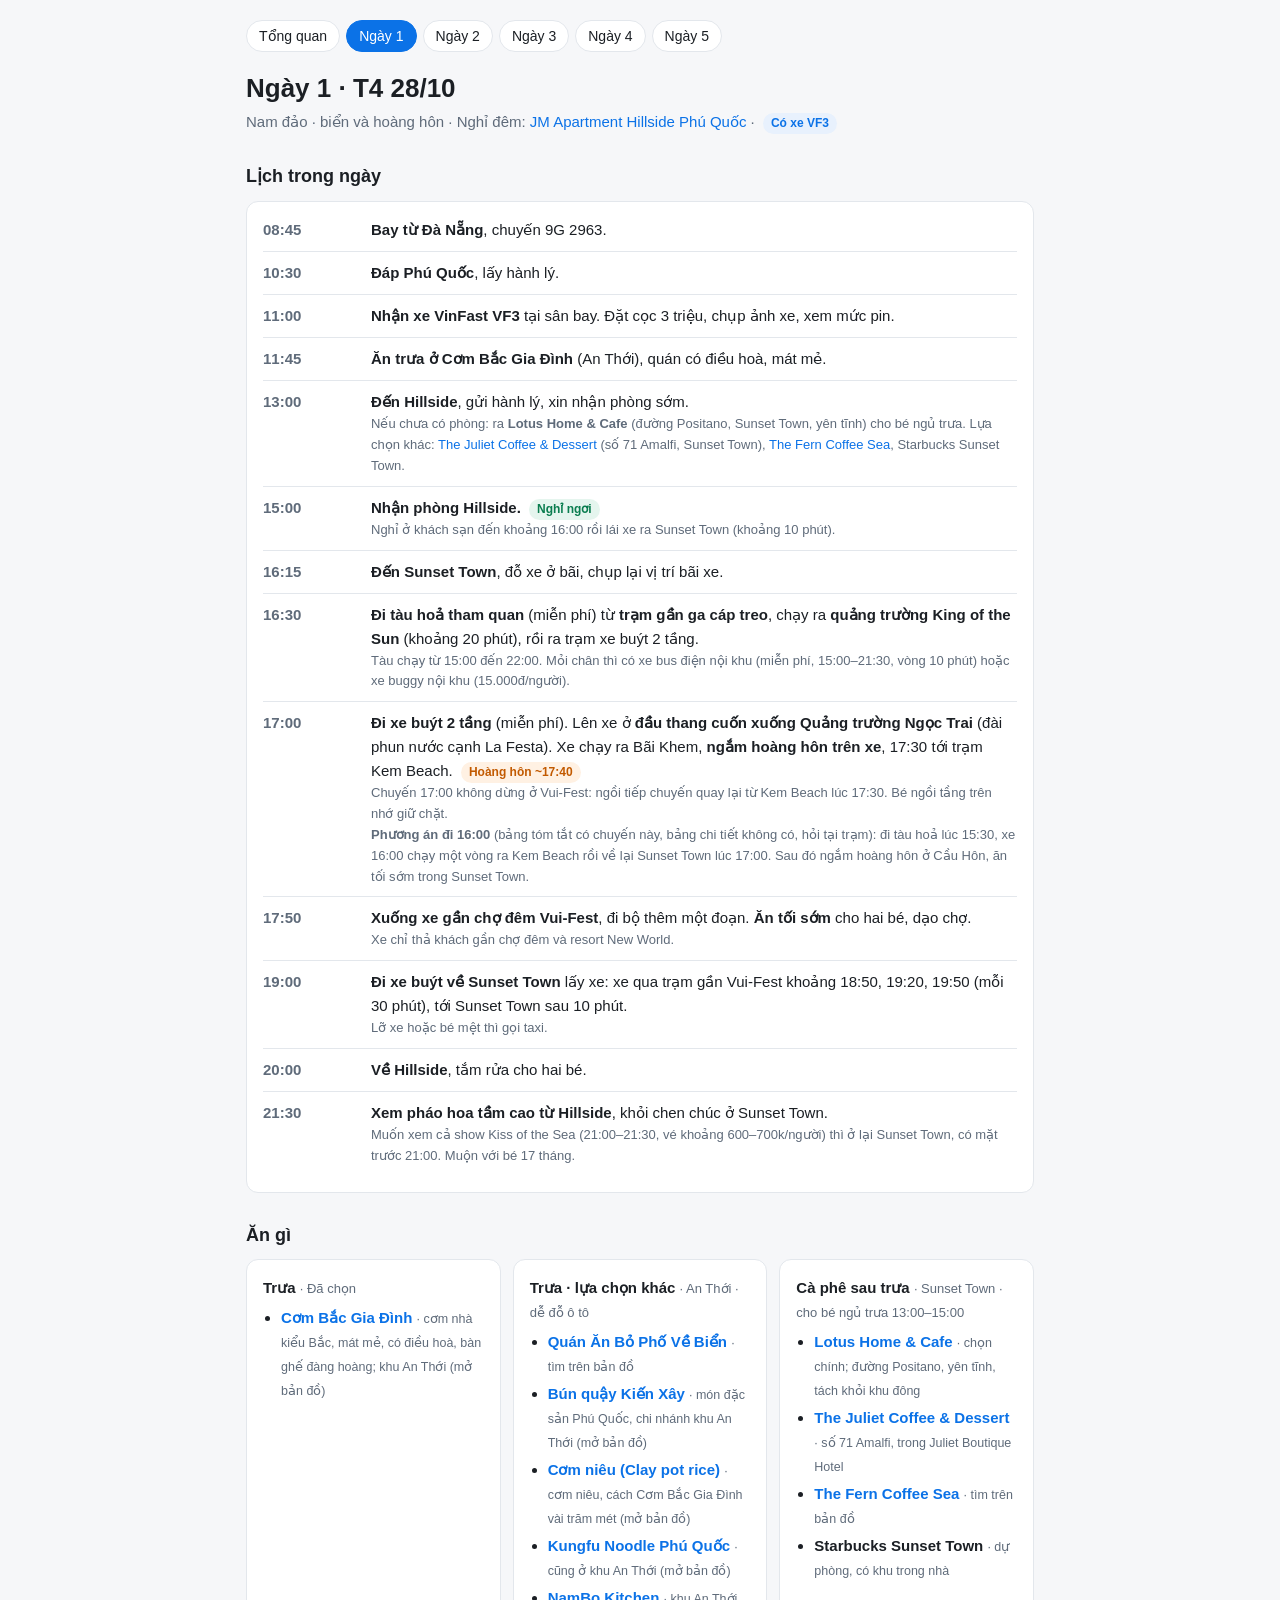
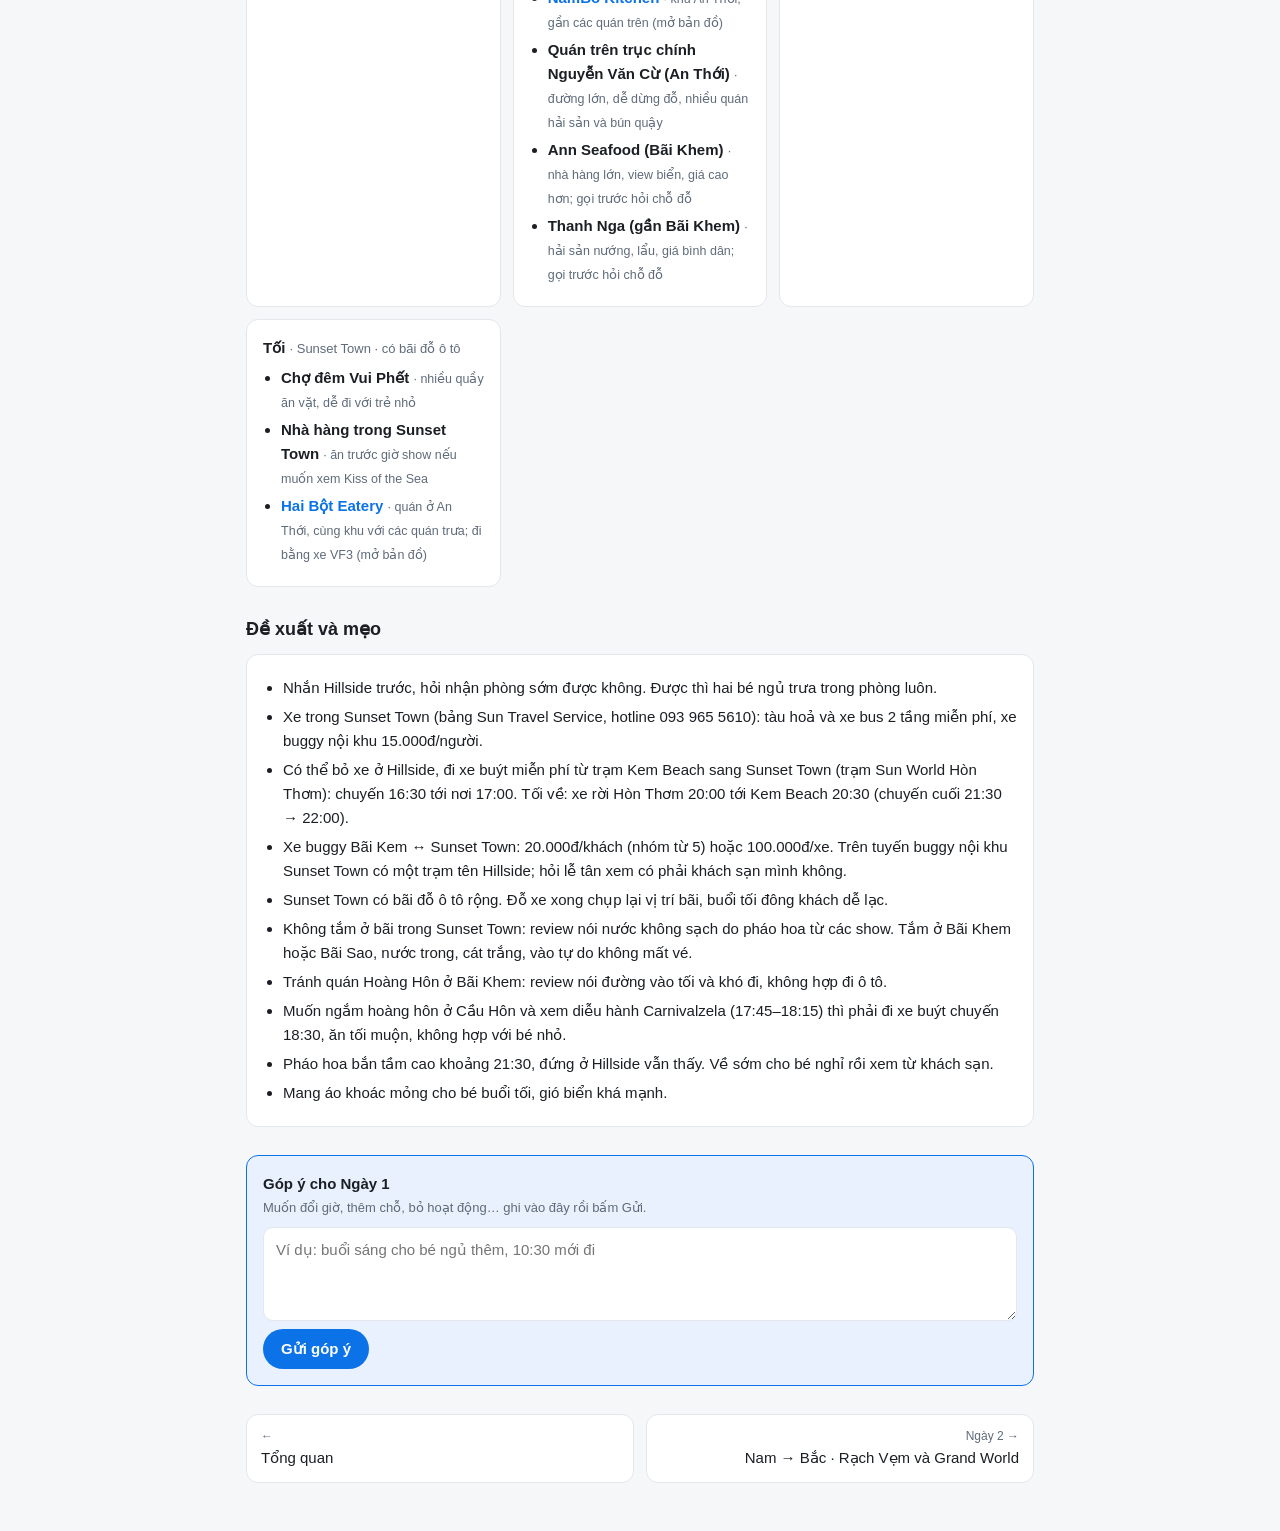
==== commit b64e079c: "Correct night-1 hotel: JM Apartment Hillside with map link Co-Authored-By: Claude Opus 5.5 (1M conte" ====
--- a/ngay-1.html
+++ b/ngay-1.html
@@ -11,7 +11,7 @@
 <div class="wrap">
 <nav class="top"><a href="index.html">Tổng quan</a><a href="ngay-1.html" class=on>Ngày 1</a><a href="ngay-2.html">Ngày 2</a><a href="ngay-3.html">Ngày 3</a><a href="ngay-4.html">Ngày 4</a><a href="ngay-5.html">Ngày 5</a></nav>
 <h1>Ngày 1 · T4 28/10</h1>
-<p class="sub">Nam đảo · biển và hoàng hôn · Nghỉ đêm: Hillside · JM Tropical Villa Bãi Khem · <span class='tag car'>Có xe VF3</span></p>
+<p class="sub">Nam đảo · biển và hoàng hôn · Nghỉ đêm: <a href='https://share.google/MqmvdMHaadhlsL8d1' target='_blank' rel='noopener'>JM Apartment Hillside Phú Quốc</a> · <span class='tag car'>Có xe VF3</span></p>
 <h2>Lịch trong ngày</h2>
 <div class="card"><div class="slot"><div class="t">08:45</div><div class="w"><b>Bay từ Đà Nẵng</b>, chuyến 9G 2963.</div></div><div class="slot"><div class="t">10:30</div><div class="w"><b>Đáp Phú Quốc</b>, lấy hành lý.</div></div><div class="slot"><div class="t">11:00</div><div class="w"><b>Nhận xe VinFast VF3</b> tại sân bay. Đặt cọc 3 triệu, chụp ảnh xe, xem mức pin.</div></div><div class="slot"><div class="t">11:45</div><div class="w"><b>Ăn trưa ở Cơm Bắc Gia Đình</b> (An Thới), quán có điều hoà, mát mẻ.</div></div><div class="slot"><div class="t">13:00</div><div class="w"><b>Đến Hillside</b>, gửi hành lý, xin nhận phòng sớm.<small>Nếu chưa có phòng: ra <b>Lotus Home &amp; Cafe</b> (đường Positano, Sunset Town, yên tĩnh) cho bé ngủ trưa. Lựa chọn khác: <a href='https://www.google.com/maps/search/?api=1&amp;query=The+Juliet+Coffee+%26+Dessert+AMA71+Sunset+Town' target='_blank' rel='noopener'>The Juliet Coffee &amp; Dessert</a> (số 71 Amalfi, Sunset Town), <a href='https://www.google.com/maps/search/?api=1&amp;query=The+Fern+Coffee+Sea+Ph%C3%BA+Qu%E1%BB%91c' target='_blank' rel='noopener'>The Fern Coffee Sea</a>, Starbucks Sunset Town.</small></div></div><div class="slot"><div class="t">15:00</div><div class="w"><b>Nhận phòng Hillside.</b> <span class='tag nap'>Nghỉ ngơi</span><small>Nghỉ ở khách sạn đến khoảng 16:00 rồi lái xe ra Sunset Town (khoảng 10 phút).</small></div></div><div class="slot"><div class="t">16:15</div><div class="w"><b>Đến Sunset Town</b>, đỗ xe ở bãi, chụp lại vị trí bãi xe.</div></div><div class="slot"><div class="t">16:30</div><div class="w"><b>Đi tàu hoả tham quan</b> (miễn phí) từ <b>trạm gần ga cáp treo</b>, chạy ra <b>quảng trường King of the Sun</b> (khoảng 20 phút), rồi ra trạm xe buýt 2 tầng.<small>Tàu chạy từ 15:00 đến 22:00. Mỏi chân thì có xe bus điện nội khu (miễn phí, 15:00–21:30, vòng 10 phút) hoặc xe buggy nội khu (15.000đ/người).</small></div></div><div class="slot"><div class="t">17:00</div><div class="w"><b>Đi xe buýt 2 tầng</b> (miễn phí). Lên xe ở <b>đầu thang cuốn xuống Quảng trường Ngọc Trai</b> (đài phun nước cạnh La Festa). Xe chạy ra Bãi Khem, <b>ngắm hoàng hôn trên xe</b>, 17:30 tới trạm Kem Beach. <span class='tag sun'>Hoàng hôn ~17:40</span><small>Chuyến 17:00 không dừng ở Vui-Fest: ngồi tiếp chuyến quay lại từ Kem Beach lúc 17:30. Bé ngồi tầng trên nhớ giữ chặt.<br><b>Phương án đi 16:00</b> (bảng tóm tắt có chuyến này, bảng chi tiết không có, hỏi tại trạm): đi tàu hoả lúc 15:30, xe 16:00 chạy một vòng ra Kem Beach rồi về lại Sunset Town lúc 17:00. Sau đó ngắm hoàng hôn ở Cầu Hôn, ăn tối sớm trong Sunset Town.</small></div></div><div class="slot"><div class="t">17:50</div><div class="w"><b>Xuống xe gần chợ đêm Vui-Fest</b>, đi bộ thêm một đoạn. <b>Ăn tối sớm</b> cho hai bé, dạo chợ.<small>Xe chỉ thả khách gần chợ đêm và resort New World.</small></div></div><div class="slot"><div class="t">19:00</div><div class="w"><b>Đi xe buýt về Sunset Town</b> lấy xe: xe qua trạm gần Vui-Fest khoảng 18:50, 19:20, 19:50 (mỗi 30 phút), tới Sunset Town sau 10 phút.<small>Lỡ xe hoặc bé mệt thì gọi taxi.</small></div></div><div class="slot"><div class="t">20:00</div><div class="w"><b>Về Hillside</b>, tắm rửa cho hai bé.</div></div><div class="slot"><div class="t">21:30</div><div class="w"><b>Xem pháo hoa tầm cao từ Hillside</b>, khỏi chen chúc ở Sunset Town.<small>Muốn xem cả show Kiss of the Sea (21:00–21:30, vé khoảng 600–700k/người) thì ở lại Sunset Town, có mặt trước 21:00. Muộn với bé 17 tháng.</small></div></div></div>
 <h2>Ăn gì</h2>
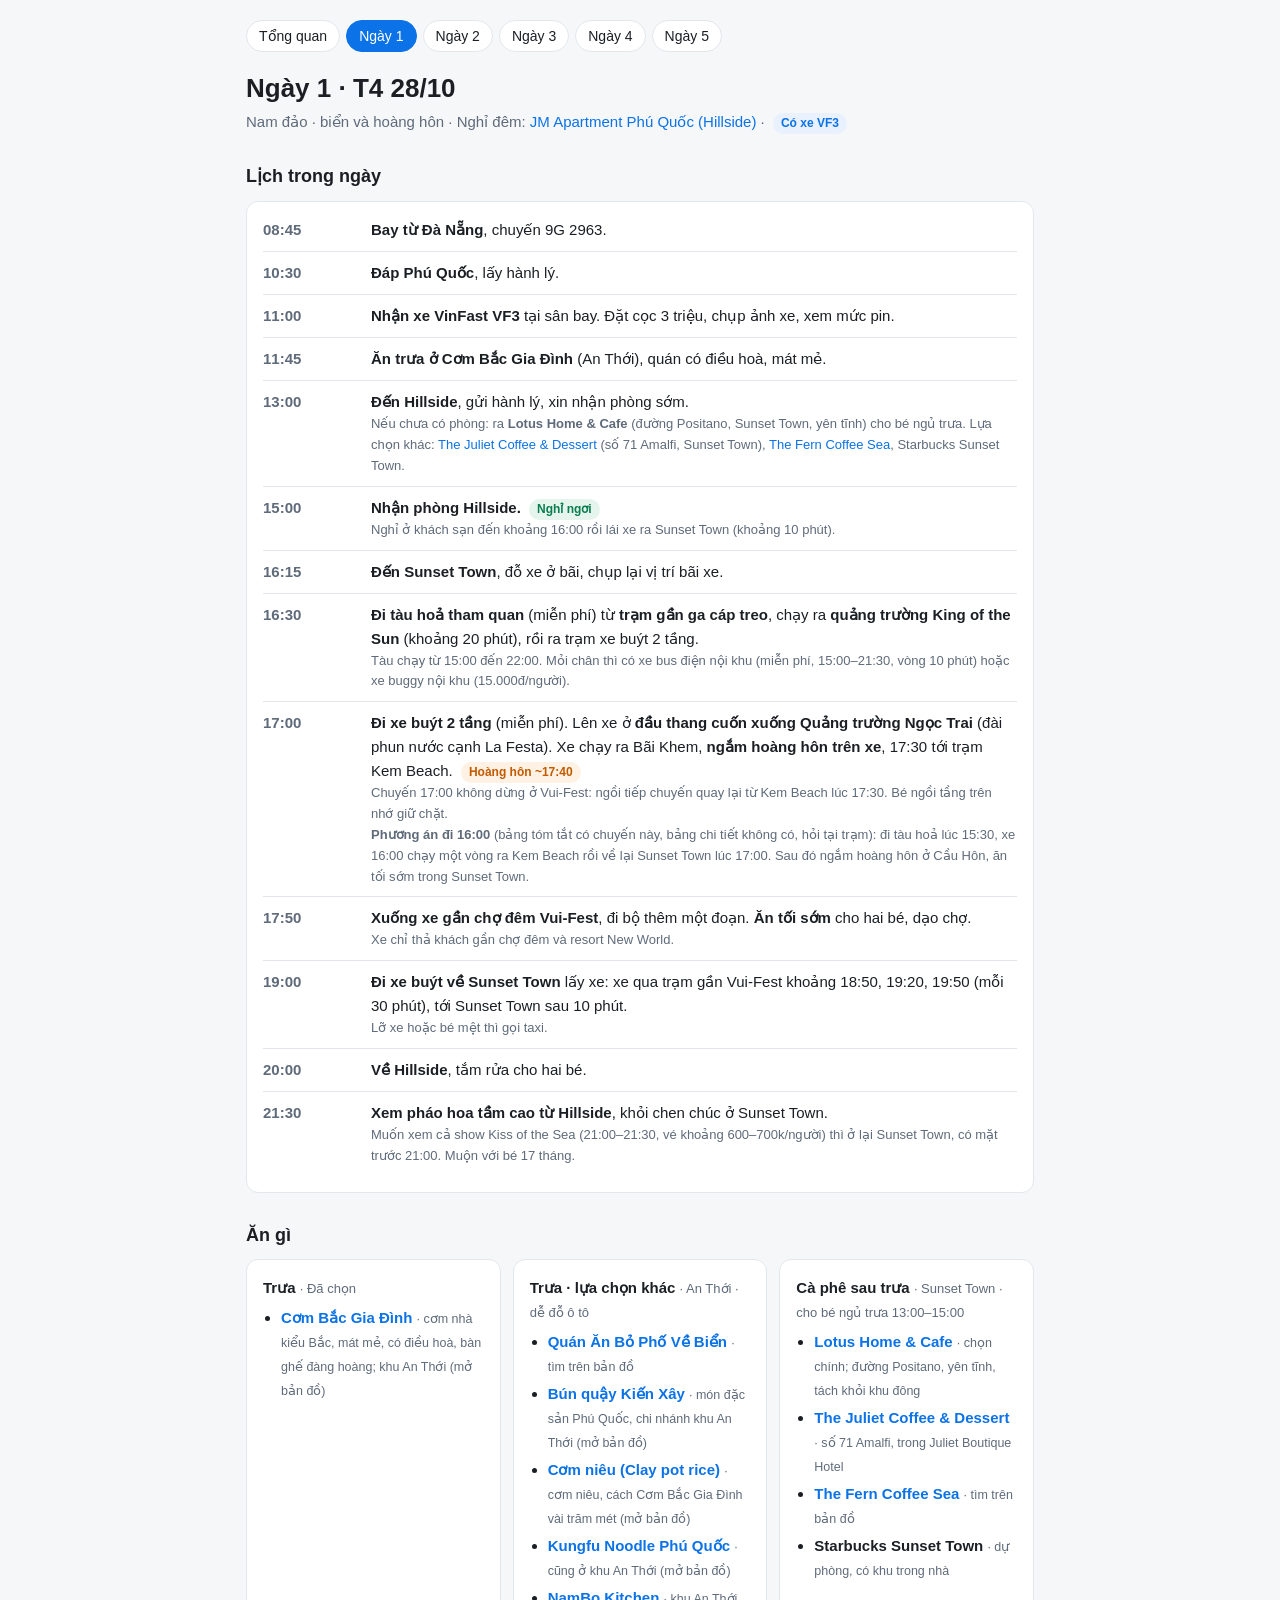
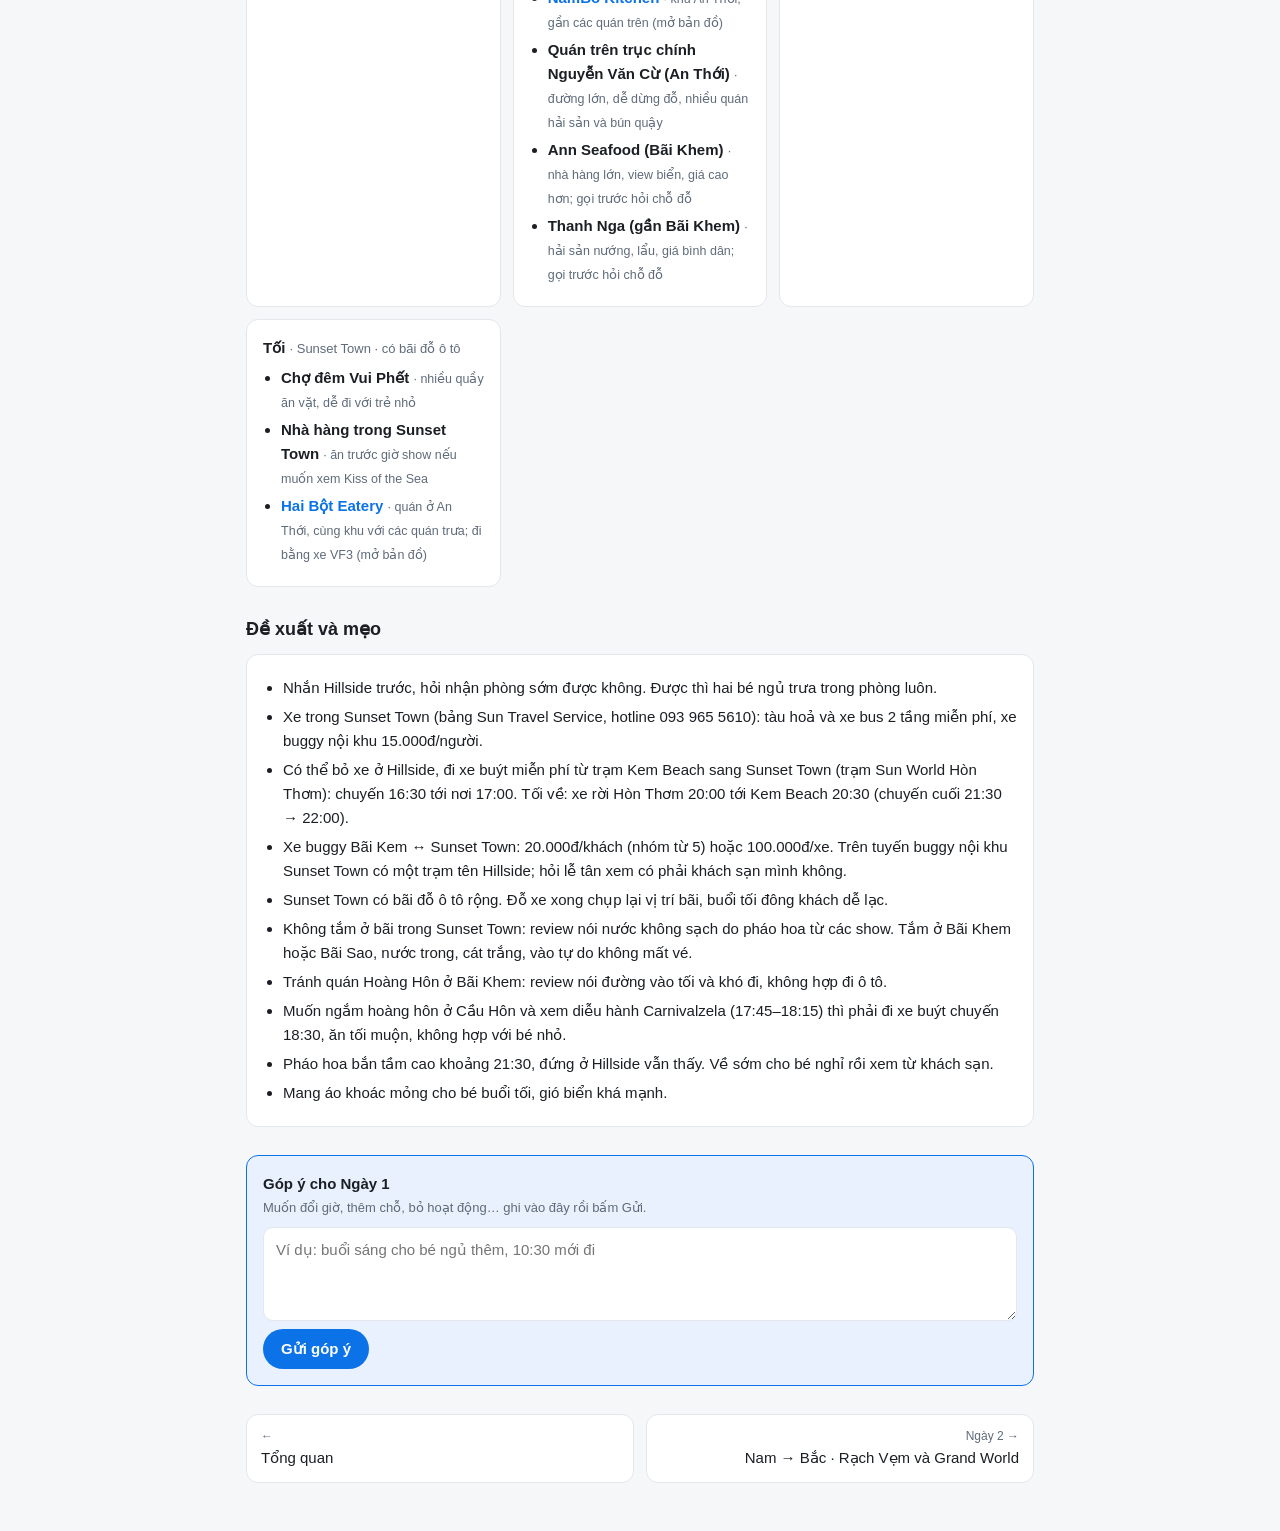
==== commit 9974a45e: "Night-1 hotel: use JM Apartment Phú Quốc map link Co-Authored-By: Claude Opus 5.5 (1M context) <nore" ====
--- a/ngay-1.html
+++ b/ngay-1.html
@@ -11,7 +11,7 @@
 <div class="wrap">
 <nav class="top"><a href="index.html">Tổng quan</a><a href="ngay-1.html" class=on>Ngày 1</a><a href="ngay-2.html">Ngày 2</a><a href="ngay-3.html">Ngày 3</a><a href="ngay-4.html">Ngày 4</a><a href="ngay-5.html">Ngày 5</a></nav>
 <h1>Ngày 1 · T4 28/10</h1>
-<p class="sub">Nam đảo · biển và hoàng hôn · Nghỉ đêm: <a href='https://share.google/MqmvdMHaadhlsL8d1' target='_blank' rel='noopener'>JM Apartment Hillside Phú Quốc</a> · <span class='tag car'>Có xe VF3</span></p>
+<p class="sub">Nam đảo · biển và hoàng hôn · Nghỉ đêm: <a href='https://maps.app.goo.gl/na658dYYHSnRgcrS9' target='_blank' rel='noopener'>JM Apartment Phú Quốc (Hillside)</a> · <span class='tag car'>Có xe VF3</span></p>
 <h2>Lịch trong ngày</h2>
 <div class="card"><div class="slot"><div class="t">08:45</div><div class="w"><b>Bay từ Đà Nẵng</b>, chuyến 9G 2963.</div></div><div class="slot"><div class="t">10:30</div><div class="w"><b>Đáp Phú Quốc</b>, lấy hành lý.</div></div><div class="slot"><div class="t">11:00</div><div class="w"><b>Nhận xe VinFast VF3</b> tại sân bay. Đặt cọc 3 triệu, chụp ảnh xe, xem mức pin.</div></div><div class="slot"><div class="t">11:45</div><div class="w"><b>Ăn trưa ở Cơm Bắc Gia Đình</b> (An Thới), quán có điều hoà, mát mẻ.</div></div><div class="slot"><div class="t">13:00</div><div class="w"><b>Đến Hillside</b>, gửi hành lý, xin nhận phòng sớm.<small>Nếu chưa có phòng: ra <b>Lotus Home &amp; Cafe</b> (đường Positano, Sunset Town, yên tĩnh) cho bé ngủ trưa. Lựa chọn khác: <a href='https://www.google.com/maps/search/?api=1&amp;query=The+Juliet+Coffee+%26+Dessert+AMA71+Sunset+Town' target='_blank' rel='noopener'>The Juliet Coffee &amp; Dessert</a> (số 71 Amalfi, Sunset Town), <a href='https://www.google.com/maps/search/?api=1&amp;query=The+Fern+Coffee+Sea+Ph%C3%BA+Qu%E1%BB%91c' target='_blank' rel='noopener'>The Fern Coffee Sea</a>, Starbucks Sunset Town.</small></div></div><div class="slot"><div class="t">15:00</div><div class="w"><b>Nhận phòng Hillside.</b> <span class='tag nap'>Nghỉ ngơi</span><small>Nghỉ ở khách sạn đến khoảng 16:00 rồi lái xe ra Sunset Town (khoảng 10 phút).</small></div></div><div class="slot"><div class="t">16:15</div><div class="w"><b>Đến Sunset Town</b>, đỗ xe ở bãi, chụp lại vị trí bãi xe.</div></div><div class="slot"><div class="t">16:30</div><div class="w"><b>Đi tàu hoả tham quan</b> (miễn phí) từ <b>trạm gần ga cáp treo</b>, chạy ra <b>quảng trường King of the Sun</b> (khoảng 20 phút), rồi ra trạm xe buýt 2 tầng.<small>Tàu chạy từ 15:00 đến 22:00. Mỏi chân thì có xe bus điện nội khu (miễn phí, 15:00–21:30, vòng 10 phút) hoặc xe buggy nội khu (15.000đ/người).</small></div></div><div class="slot"><div class="t">17:00</div><div class="w"><b>Đi xe buýt 2 tầng</b> (miễn phí). Lên xe ở <b>đầu thang cuốn xuống Quảng trường Ngọc Trai</b> (đài phun nước cạnh La Festa). Xe chạy ra Bãi Khem, <b>ngắm hoàng hôn trên xe</b>, 17:30 tới trạm Kem Beach. <span class='tag sun'>Hoàng hôn ~17:40</span><small>Chuyến 17:00 không dừng ở Vui-Fest: ngồi tiếp chuyến quay lại từ Kem Beach lúc 17:30. Bé ngồi tầng trên nhớ giữ chặt.<br><b>Phương án đi 16:00</b> (bảng tóm tắt có chuyến này, bảng chi tiết không có, hỏi tại trạm): đi tàu hoả lúc 15:30, xe 16:00 chạy một vòng ra Kem Beach rồi về lại Sunset Town lúc 17:00. Sau đó ngắm hoàng hôn ở Cầu Hôn, ăn tối sớm trong Sunset Town.</small></div></div><div class="slot"><div class="t">17:50</div><div class="w"><b>Xuống xe gần chợ đêm Vui-Fest</b>, đi bộ thêm một đoạn. <b>Ăn tối sớm</b> cho hai bé, dạo chợ.<small>Xe chỉ thả khách gần chợ đêm và resort New World.</small></div></div><div class="slot"><div class="t">19:00</div><div class="w"><b>Đi xe buýt về Sunset Town</b> lấy xe: xe qua trạm gần Vui-Fest khoảng 18:50, 19:20, 19:50 (mỗi 30 phút), tới Sunset Town sau 10 phút.<small>Lỡ xe hoặc bé mệt thì gọi taxi.</small></div></div><div class="slot"><div class="t">20:00</div><div class="w"><b>Về Hillside</b>, tắm rửa cho hai bé.</div></div><div class="slot"><div class="t">21:30</div><div class="w"><b>Xem pháo hoa tầm cao từ Hillside</b>, khỏi chen chúc ở Sunset Town.<small>Muốn xem cả show Kiss of the Sea (21:00–21:30, vé khoảng 600–700k/người) thì ở lại Sunset Town, có mặt trước 21:00. Muộn với bé 17 tháng.</small></div></div></div>
 <h2>Ăn gì</h2>
